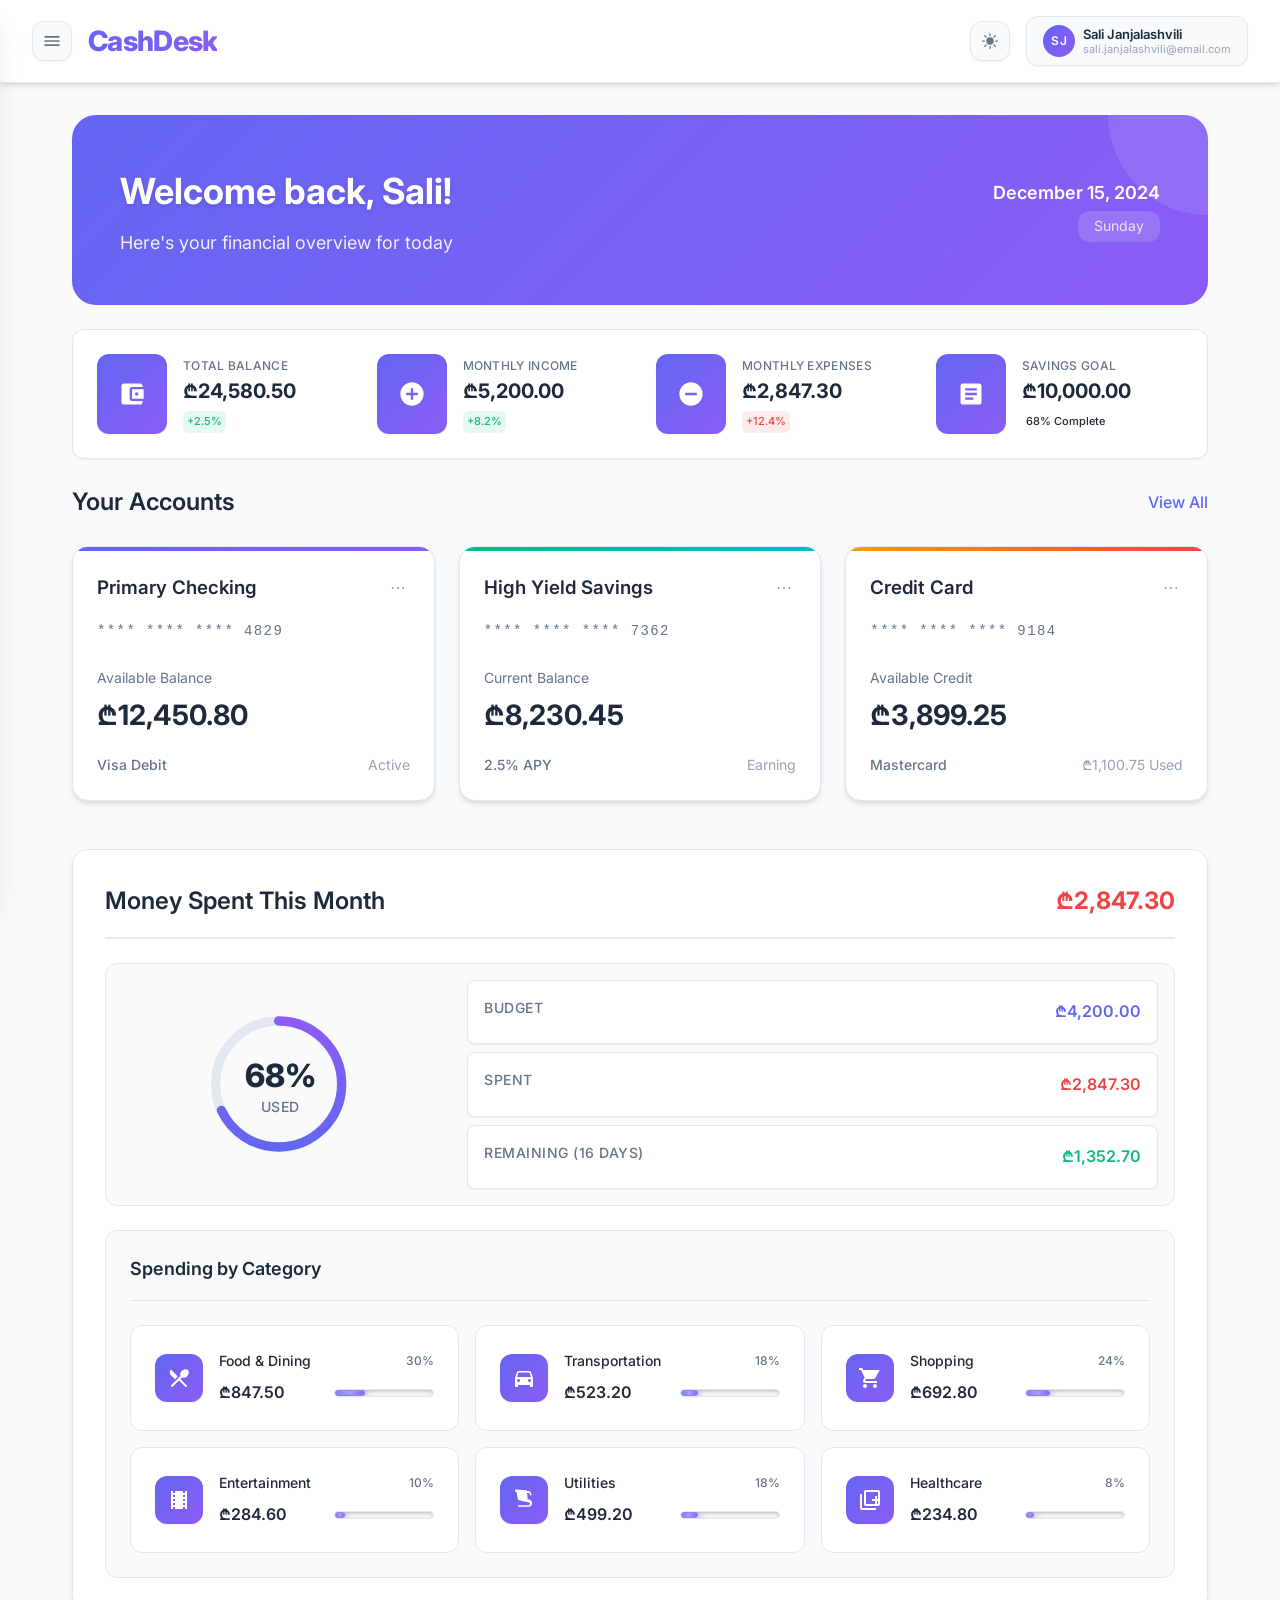
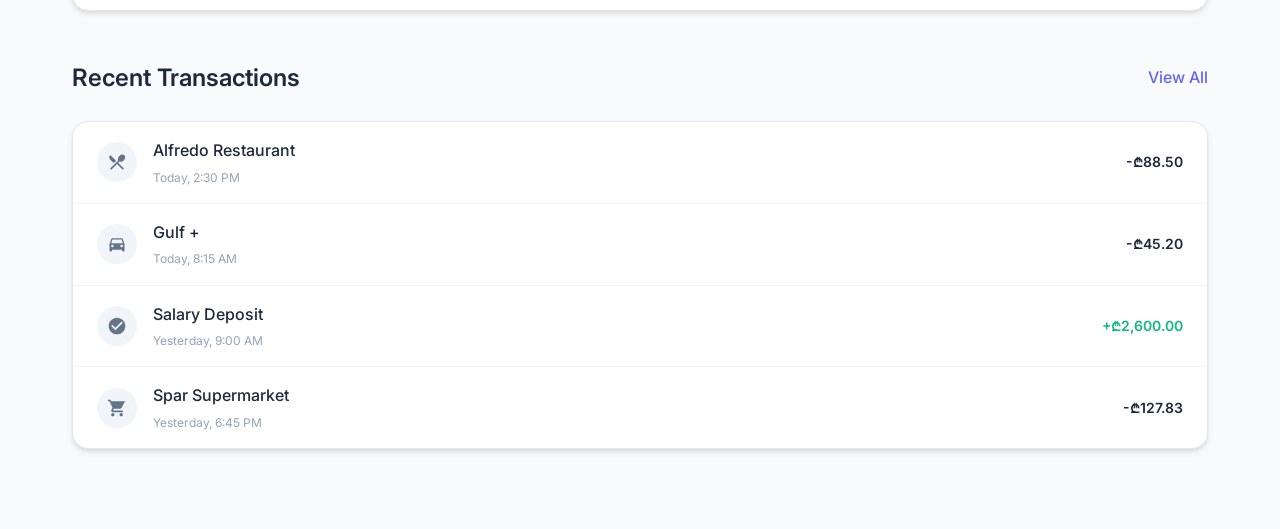
==== v2/index.html @ 36a7fb86 "rename bills" ====
<!DOCTYPE html>
<html lang="en">

<head>
  <meta charset="UTF-8">
  <meta name="viewport" content="width=device-width, initial-scale=1.0">
  <title>CashDesk - Dashboard</title>
  <link rel="stylesheet" href="styles.css">
  <link rel="preconnect" href="https://fonts.googleapis.com">
  <link rel="preconnect" href="https://fonts.gstatic.com" crossorigin>
  <link href="https://fonts.googleapis.com/css2?family=Inter:wght@300;400;500;600;700;800&display=swap"
    rel="stylesheet">
</head>

<body>
  <input type="checkbox" id="theme-toggle" class="theme-checkbox">
  <input type="checkbox" id="menu-toggle" class="menu-checkbox">

  <div class="container">
    <!-- Navigation -->
    <nav class="navbar">
      <div class="nav-brand">
        <label for="menu-toggle" class="menu-toggle-btn">
          <svg viewBox="0 0 24 24" fill="currentColor">
            <path d="M3 18h18v-2H3v2zm0-5h18v-2H3v2zm0-7v2h18V6H3z" />
          </svg>
        </label>
        <h1>CashDesk</h1>
      </div>

      <div class="nav-actions">
        <div class="theme-toggle">
          <label for="theme-toggle" class="theme-button">
            <svg class="theme-icon light-icon" viewBox="0 0 24 24" fill="currentColor">
              <path
                d="M12 2.25a.75.75 0 01.75.75v2.25a.75.75 0 01-1.5 0V3a.75.75 0 01.75-.75zM7.5 12a4.5 4.5 0 119 0 4.5 4.5 0 01-9 0zM18.894 6.166a.75.75 0 00-1.06-1.06l-1.591 1.59a.75.75 0 101.06 1.061l1.591-1.59zM21.75 12a.75.75 0 01-.75.75h-2.25a.75.75 0 010-1.5H21a.75.75 0 01.75.75zM17.834 18.894a.75.75 0 001.06-1.06l-1.59-1.591a.75.75 0 10-1.061 1.06l1.59 1.591zM12 18a.75.75 0 01.75.75V21a.75.75 0 01-1.5 0v-2.25A.75.75 0 0112 18zM7.758 17.303a.75.75 0 00-1.061-1.06l-1.591 1.59a.75.75 0 001.06 1.061l1.591-1.59zM6 12a.75.75 0 01-.75.75H3a.75.75 0 010-1.5h2.25A.75.75 0 016 12zM6.697 7.757a.75.75 0 001.06-1.06l-1.59-1.591a.75.75 0 00-1.061 1.06l1.59 1.591z" />
            </svg>
            <svg class="theme-icon dark-icon" viewBox="0 0 24 24" fill="currentColor">
              <path fill-rule="evenodd"
                d="M9.528 1.718a.75.75 0 01.162.819A8.97 8.97 0 009 6a9 9 0 009 9 8.97 8.97 0 003.463-.69.75.75 0 01.981.98 10.503 10.503 0 01-9.694 6.46c-5.799 0-10.5-4.701-10.5-10.5 0-4.368 2.667-8.112 6.46-9.694a.75.75 0 01.818.162z"
                clip-rule="evenodd" />
            </svg>
          </label>
        </div>

        <div class="user-profile">
          <div class="profile-avatar">
            <span class="profile-initials">SJ</span>
          </div>
          <div class="profile-info">
            <span class="profile-name">Sali Janjalashvili</span>
            <span class="profile-email">sali.janjalashvili@email.com</span>
          </div>
        </div>
      </div>
    </nav>

    <!-- Slide-out Menu -->
    <label for="menu-toggle" class="menu-overlay"></label>
    <div class="slide-menu">
      <div class="menu-header">
        <h2>Navigation</h2>
        <label for="menu-toggle" class="menu-close">
          <svg viewBox="0 0 24 24" fill="currentColor">
            <path
              d="M19 6.41L17.59 5 12 10.59 6.41 5 5 6.41 10.59 12 5 17.59 6.41 19 12 13.41 17.59 19 19 17.59 13.41 12z" />
          </svg>
        </label>
      </div>
      <div class="menu-content">
        <a href="index.html" class="menu-link active">
          <span class="menu-icon">
            <svg viewBox="0 0 24 24" fill="currentColor">
              <path d="M10 20v-6h4v6h5v-8h3L12 3 2 12h3v8z" />
            </svg>
          </span>
          Dashboard
        </a>
        <a href="transactions.html" class="menu-link">
          <span class="menu-icon">
            <svg viewBox="0 0 24 24" fill="currentColor">
              <path d="M3 13h8V3H3v10zm0 8h8v-6H3v6zm10 0h8V11h-8v10zm0-18v6h8V3h-8z" />
            </svg>
          </span>
          Transactions
        </a>
        <a href="#" class="menu-link">
          <span class="menu-icon">
            <svg viewBox="0 0 24 24" fill="currentColor">
              <path
                d="M20 4H4c-1.11 0-1.99.89-1.99 2L2 18c0 1.11.89 2 2 2h16c1.11 0 2-.89 2-2V6c0-1.11-.89-2-2-2zm0 14H4v-6h16v6zm0-10H4V6h16v2z" />
            </svg>
          </span>
          Cards
        </a>
        <a href="#" class="menu-link">
          <span class="menu-icon">
            <svg viewBox="0 0 24 24" fill="currentColor">
              <path
                d="M19.14,12.94c0.04-0.3,0.06-0.61,0.06-0.94c0-0.32-0.02-0.64-0.07-0.94l2.03-1.58c0.18-0.14,0.23-0.41,0.12-0.61 l-1.92-3.32c-0.12-0.22-0.37-0.29-0.59-0.22l-2.39,0.96c-0.5-0.38-1.03-0.7-1.62-0.94L14.4,2.81c-0.04-0.24-0.24-0.41-0.48-0.41 h-3.84c-0.24,0-0.43,0.17-0.47,0.41L9.25,5.35C8.66,5.59,8.12,5.92,7.63,6.29L5.24,5.33c-0.22-0.08-0.47,0-0.59,0.22L2.74,8.87 C2.62,9.08,2.66,9.34,2.86,9.48l2.03,1.58C4.84,11.36,4.82,11.69,4.82,12s0.02,0.64,0.07,0.94l-2.03,1.58 c-0.18,0.14-0.23,0.41-0.12,0.61l1.92,3.32c0.12,0.22,0.37,0.29,0.59,0.22l2.39-0.96c0.5,0.38,1.03,0.7,1.62,0.94l0.36,2.54 c0.05,0.24,0.24,0.41,0.48,0.41h3.84c0.24,0,0.44-0.17,0.47-0.41l0.36-2.54c0.59-0.24,1.13-0.56,1.62-0.94l2.39,0.96 c0.22,0.08,0.47,0,0.59-0.22l1.92-3.32c0.12-0.22,0.07-0.47-0.12-0.61L19.14,12.94z M12,15.6c-1.98,0-3.6-1.62-3.6-3.6 s1.62-3.6,3.6-3.6s3.6,1.62,3.6,3.6S13.98,15.6,12,15.6z" />
            </svg>
          </span>
          Settings
        </a>
      </div>
    </div>

    <!-- Main Content -->
    <main class="main-content">
      <!-- Welcome Section -->
      <section class="welcome-section">
        <div class="welcome-content">
          <div class="welcome-text">
            <h2>Welcome back, Sali!</h2>
            <p>Here's your financial overview for today</p>
          </div>
          <div class="welcome-date">
            <span class="current-date">December 15, 2024</span>
            <span class="day-status">Sunday</span>
          </div>
        </div>
      </section>

      <!-- Quick Stats -->
      <section class="quick-stats">
        <div class="stats-grid">
          <div class="stat-item">
            <div class="stat-icon">
              <svg viewBox="0 0 24 24" fill="currentColor">
                <path
                  d="M21 18v1c0 1.1-.9 2-2 2H5c-1.11 0-2-.9-2-2V5c0-1.1.89-2 2-2h14c1.1 0 2 .9 2 2v1h-9c-1.11 0-2 .9-2 2v8c0 1.1.89 2 2 2h9zm-9-2h10V8H12v8zm4-2.5c-.83 0-1.5-.67-1.5-1.5s.67-1.5 1.5-1.5 1.5.67 1.5 1.5-.67 1.5-1.5 1.5z" />
              </svg>
            </div>
            <div class="stat-info">
              <h3>Total Balance</h3>
              <p class="stat-value">₾24,580.50</p>
              <span class="stat-change positive">+2.5%</span>
            </div>
          </div>

          <div class="stat-item">
            <div class="stat-icon">
              <svg viewBox="0 0 24 24" fill="currentColor">
                <path
                  d="M12 2C6.48 2 2 6.48 2 12s4.48 10 10 10 10-4.48 10-10S17.52 2 12 2zm5 11h-4v4h-2v-4H7v-2h4V7h2v4h4v2z" />
              </svg>
            </div>
            <div class="stat-info">
              <h3>Monthly Income</h3>
              <p class="stat-value">₾5,200.00</p>
              <span class="stat-change positive">+8.2%</span>
            </div>
          </div>

          <div class="stat-item">
            <div class="stat-icon">
              <svg viewBox="0 0 24 24" fill="currentColor">
                <path d="M12 2C6.48 2 2 6.48 2 12s4.48 10 10 10 10-4.48 10-10S17.52 2 12 2zm5 11H7v-2h10v2z" />
              </svg>
            </div>
            <div class="stat-info">
              <h3>Monthly Expenses</h3>
              <p class="stat-value">₾2,847.30</p>
              <span class="stat-change negative">+12.4%</span>
            </div>
          </div>

          <div class="stat-item">
            <div class="stat-icon">
              <svg viewBox="0 0 24 24" fill="currentColor">
                <path
                  d="M19 3H5c-1.1 0-2 .9-2 2v14c0 1.1.9 2 2 2h14c1.1 0 2-.9 2-2V5c0-1.1-.9-2-2-2zm-5 14H7v-2h7v2zm3-4H7v-2h10v2zm0-4H7V7h10v2z" />
              </svg>
            </div>
            <div class="stat-info">
              <h3>Savings Goal</h3>
              <p class="stat-value">₾10,000.00</p>
              <span class="stat-change">68% Complete</span>
            </div>
          </div>
        </div>
      </section>

      <!-- Accounts Section -->
      <section class="accounts-section">
        <div class="section-header">
          <h2>Your Accounts</h2>
          <a href="#" class="view-all">View All</a>
        </div>

        <div class="accounts-grid">
          <div class="account-card primary">
            <div class="card-header">
              <h3>Primary Checking</h3>
              <div class="card-menu">⋯</div>
            </div>
            <div class="card-number">**** **** **** 4829</div>
            <div class="card-balance">
              <span class="balance-label">Available Balance</span>
              <span class="balance-amount">₾12,450.80</span>
            </div>
            <div class="card-footer">
              <span class="card-type">Visa Debit</span>
              <span class="card-status">Active</span>
            </div>
          </div>

          <div class="account-card savings">
            <div class="card-header">
              <h3>High Yield Savings</h3>
              <div class="card-menu">⋯</div>
            </div>
            <div class="card-number">**** **** **** 7362</div>
            <div class="card-balance">
              <span class="balance-label">Current Balance</span>
              <span class="balance-amount">₾8,230.45</span>
            </div>
            <div class="card-footer">
              <span class="card-type">2.5% APY</span>
              <span class="card-status">Earning</span>
            </div>
          </div>

          <div class="account-card credit">
            <div class="card-header">
              <h3>Credit Card</h3>
              <div class="card-menu">⋯</div>
            </div>
            <div class="card-number">**** **** **** 9184</div>
            <div class="card-balance">
              <span class="balance-label">Available Credit</span>
              <span class="balance-amount">₾3,899.25</span>
            </div>
            <div class="card-footer">
              <span class="card-type">Mastercard</span>
              <span class="card-status">₾1,100.75 Used</span>
            </div>
          </div>
        </div>
      </section>

      <!-- Money Spent Section -->
      <section class="spending-section">
        <div class="section-header">
          <h2>Money Spent This Month</h2>
          <span class="spending-total">₾2,847.30</span>
        </div>

        <!-- Budget Overview Card -->
        <div class="budget-overview">
          <div class="budget-circle-container">
            <div class="budget-circle">
              <svg class="circle-progress" viewBox="0 0 120 120">
                <circle cx="60" cy="60" r="54" fill="none" stroke="var(--border-color)" stroke-width="8" />
                <circle cx="60" cy="60" r="54" fill="none" stroke="url(#budgetGradient)" stroke-width="8"
                  stroke-linecap="round" stroke-dasharray="339.29" stroke-dashoffset="108.57" />
                <defs>
                  <linearGradient id="budgetGradient" x1="0%" y1="0%" x2="100%" y2="0%">
                    <stop offset="0%" style="stop-color:var(--primary-color);stop-opacity:1" />
                    <stop offset="100%" style="stop-color:var(--secondary-color);stop-opacity:1" />
                  </linearGradient>
                </defs>
              </svg>
              <div class="circle-content">
                <div class="circle-percentage">68%</div>
                <div class="circle-label">Used</div>
              </div>
            </div>
            <div class="budget-stats">
              <div class="budget-stat">
                <span class="stat-label">Budget</span>
                <span class="stat-amount budget-total">₾4,200.00</span>
              </div>
              <div class="budget-stat">
                <span class="stat-label">Spent</span>
                <span class="stat-amount budget-spent">₾2,847.30</span>
              </div>
              <div class="budget-stat">
                <span class="stat-label">Remaining (16 days)</span>
                <span class="stat-amount budget-remaining">₾1,352.70</span>
              </div>
            </div>
          </div>
        </div>

        <!-- Spending Categories -->
        <div class="spending-categories">
          <div class="categories-header">
            <h3>Spending by Category</h3>
          </div>

          <div class="categories-grid">
            <div class="category-item">
              <div class="category-icon food">
                <svg viewBox="0 0 24 24" fill="currentColor">
                  <path
                    d="M8.1 13.34l2.83-2.83L3.91 3.5c-1.56 1.56-1.56 4.09 0 5.66l4.19 4.18zm6.78-1.81c1.53.71 3.68.21 5.27-1.38 1.91-1.91 2.28-4.65.81-6.12-1.46-1.46-4.20-1.10-6.12.81-1.59 1.59-2.09 3.74-1.38 5.27L3.7 19.87l1.41 1.41L12 14.41l6.88 6.88 1.41-1.41L13.41 13l1.47-1.47z" />
                </svg>
              </div>
              <div class="category-info">
                <div class="category-header">
                  <span class="category-name">Food & Dining</span>
                  <span class="category-percentage">30%</span>
                </div>
                <div class="category-footer">
                  <span class="category-amount">₾847.50</span>
                  <div class="category-bar">
                    <div class="category-progress" style="width: 30%"></div>
                  </div>
                </div>
              </div>
            </div>

            <div class="category-item">
              <div class="category-icon transport">
                <svg viewBox="0 0 24 24" fill="currentColor">
                  <path
                    d="M18.92 6.01C18.72 5.42 18.16 5 17.5 5h-11c-.66 0-1.22.42-1.42 1.01L3 12v8c0 .55.45 1 1 1h1c.55 0 1-.45 1-1v-1h12v1c0 .55.45 1 1 1h1c.55 0 1-.45 1-1v-8l-2.08-5.99zM6.5 16c-.83 0-1.5-.67-1.5-1.5S5.67 13 6.5 13s1.5.67 1.5 1.5S7.33 16 6.5 16zm11 0c-.83 0-1.5-.67-1.5-1.5s.67-1.5 1.5-1.5 1.5.67 1.5 1.5-.67 1.5-1.5 1.5zM5 11l1.5-4.5h11L19 11H5z" />
                </svg>
              </div>
              <div class="category-info">
                <div class="category-header">
                  <span class="category-name">Transportation</span>
                  <span class="category-percentage">18%</span>
                </div>
                <div class="category-footer">
                  <span class="category-amount">₾523.20</span>
                  <div class="category-bar">
                    <div class="category-progress" style="width: 18%"></div>
                  </div>
                </div>
              </div>
            </div>

            <div class="category-item">
              <div class="category-icon shopping">
                <svg viewBox="0 0 24 24" fill="currentColor">
                  <path
                    d="M7 18c-1.1 0-2 .9-2 2s.9 2 2 2 2-.9 2-2-.9-2-2-2zM1 2v2h2l3.6 7.59-1.35 2.45c-.16.28-.25.61-.25.96 0 1.1.9 2 2 2h12v-2H7.42c-.14 0-.25-.11-.25-.25l.03-.12L8.1 13h7.45c.75 0 1.41-.41 1.75-1.03L21.7 4H5.21l-.94-2H1zm16 16c-1.1 0-2 .9-2 2s.9 2 2 2 2-.9 2-2-.9-2-2-2z" />
                </svg>
              </div>
              <div class="category-info">
                <div class="category-header">
                  <span class="category-name">Shopping</span>
                  <span class="category-percentage">24%</span>
                </div>
                <div class="category-footer">
                  <span class="category-amount">₾692.80</span>
                  <div class="category-bar">
                    <div class="category-progress" style="width: 24%"></div>
                  </div>
                </div>
              </div>
            </div>

            <div class="category-item">
              <div class="category-icon entertainment">
                <svg viewBox="0 0 24 24" fill="currentColor">
                  <path
                    d="M18 3v2h-2V3H8v2H6V3H4v18h2v-2h2v2h8v-2h2v2h2V3h-2zM8 17H6v-2h2v2zm0-4H6v-2h2v2zm0-4H6V7h2v2zm10 8h-2v-2h2v2zm0-4h-2v-2h2v2zm0-4h-2V7h2v2z" />
                </svg>
              </div>
              <div class="category-info">
                <div class="category-header">
                  <span class="category-name">Entertainment</span>
                  <span class="category-percentage">10%</span>
                </div>
                <div class="category-footer">
                  <span class="category-amount">₾284.60</span>
                  <div class="category-bar">
                    <div class="category-progress" style="width: 10%"></div>
                  </div>
                </div>
              </div>
            </div>

            <div class="category-item">
              <div class="category-icon utilities">
                <svg viewBox="0 0 24 24" fill="currentColor">
                  <path
                    d="M14.69 2.21L4.33 1.46c-.66-.05-1.26.42-1.26 1.09v.72c0 .28.22.5.5.5h.18c.49 0 .9.36.98.85l1.07 6.41c.11.64.59 1.15 1.21 1.29l9.94 2.06c.78.16 1.28.88 1.12 1.66-.14.69-.75 1.18-1.44 1.18H6.5c-.28 0-.5.22-.5.5v.5c0 .28.22.5.5.5h10.12c1.76 0 3.22-1.3 3.46-3.03.28-2.01-1.18-3.84-3.15-4.22L7.4 7.86c-.51-.11-.88-.55-.88-1.07V6.5c0-.83.67-1.5 1.5-1.5h8.48c.83 0 1.5.67 1.5 1.5v.29c0 .39.31.71.71.71.39 0 .71-.32.71-.71V6.5c0-1.93-1.57-3.5-3.5-3.5H8.5c-1.93 0-3.5 1.57-3.5 3.5v.29c0 1.06.75 1.97 1.79 2.18l8.9 1.85z" />
                </svg>
              </div>
              <div class="category-info">
                <div class="category-header">
                  <span class="category-name">Utilities</span>
                  <span class="category-percentage">18%</span>
                </div>
                <div class="category-footer">
                  <span class="category-amount">₾499.20</span>
                  <div class="category-bar">
                    <div class="category-progress" style="width: 18%"></div>
                  </div>
                </div>
              </div>
            </div>

            <div class="category-item">
              <div class="category-icon health">
                <svg viewBox="0 0 24 24" fill="currentColor">
                  <path
                    d="M19 8h-2v3h-3v2h3v3h2v-3h3v-2h-3V8zM4 6H2v14c0 1.1.9 2 2 2h14v-2H4V6zm16-4H8c-1.1 0-2 .9-2 2v12c0 1.1.9 2 2 2h12c1.1 0 2-.9 2-2V4c0-1.1-.9-2-2-2zm0 14H8V4h12v12z" />
                </svg>
              </div>
              <div class="category-info">
                <div class="category-header">
                  <span class="category-name">Healthcare</span>
                  <span class="category-percentage">8%</span>
                </div>
                <div class="category-footer">
                  <span class="category-amount">₾234.80</span>
                  <div class="category-bar">
                    <div class="category-progress" style="width: 8%"></div>
                  </div>
                </div>
              </div>
            </div>
          </div>
        </div>
      </section>

      <!-- Recent Transactions -->
      <section class="recent-transactions">
        <div class="section-header">
          <h2>Recent Transactions</h2>
          <a href="transactions.html" class="view-all">View All</a>
        </div>

        <div class="transactions-list">
          <div class="transaction-item">
            <div class="transaction-icon">
              <svg viewBox="0 0 24 24" fill="currentColor">
                <path
                  d="M8.1 13.34l2.83-2.83L3.91 3.5c-1.56 1.56-1.56 4.09 0 5.66l4.19 4.18zm6.78-1.81c1.53.71 3.68.21 5.27-1.38 1.91-1.91 2.28-4.65.81-6.12-1.46-1.46-4.20-1.10-6.12.81-1.59 1.59-2.09 3.74-1.38 5.27L3.7 19.87l1.41 1.41L12 14.41l6.88 6.88 1.41-1.41L13.41 13l1.47-1.47z" />
              </svg>
            </div>
            <div class="transaction-details">
              <span class="transaction-name">Alfredo Restaurant</span>
              <span class="transaction-date">Today, 2:30 PM</span>
            </div>
            <span class="transaction-amount negative">-₾88.50</span>
          </div>

          <div class="transaction-item">
            <div class="transaction-icon">
              <svg viewBox="0 0 24 24" fill="currentColor">
                <path
                  d="M18.92 6.01C18.72 5.42 18.16 5 17.5 5h-11c-.66 0-1.22.42-1.42 1.01L3 12v8c0 .55.45 1 1 1h1c.55 0 1-.45 1-1v-1h12v1c0 .55.45 1 1 1h1c.55 0 1-.45 1-1v-8l-2.08-5.99zM6.5 16c-.83 0-1.5-.67-1.5-1.5S5.67 13 6.5 13s1.5.67 1.5 1.5S7.33 16 6.5 16zm11 0c-.83 0-1.5-.67-1.5-1.5s.67-1.5 1.5-1.5 1.5.67 1.5 1.5-.67 1.5-1.5 1.5zM5 11l1.5-4.5h11L19 11H5z" />
              </svg>
            </div>
            <div class="transaction-details">
              <span class="transaction-name">Gulf +</span>
              <span class="transaction-date">Today, 8:15 AM</span>
            </div>
            <span class="transaction-amount negative">-₾45.20</span>
          </div>

          <div class="transaction-item">
            <div class="transaction-icon">
              <svg viewBox="0 0 24 24" fill="currentColor">
                <path
                  d="M12 2C6.48 2 2 6.48 2 12s4.48 10 10 10 10-4.48 10-10S17.52 2 12 2zm-2 15l-5-5 1.41-1.41L10 14.17l7.59-7.59L19 8l-9 9z" />
              </svg>
            </div>
            <div class="transaction-details">
              <span class="transaction-name">Salary Deposit</span>
              <span class="transaction-date">Yesterday, 9:00 AM</span>
            </div>
            <span class="transaction-amount positive">+₾2,600.00</span>
          </div>

          <div class="transaction-item">
            <div class="transaction-icon">
              <svg viewBox="0 0 24 24" fill="currentColor">
                <path
                  d="M7 18c-1.1 0-2 .9-2 2s.9 2 2 2 2-.9 2-2-.9-2-2-2zM1 2v2h2l3.6 7.59-1.35 2.45c-.16.28-.25.61-.25.96 0 1.1.9 2 2 2h12v-2H7.42c-.14 0-.25-.11-.25-.25l.03-.12L8.1 13h7.45c.75 0 1.41-.41 1.75-1.03L21.7 4H5.21l-.94-2H1zm16 16c-1.1 0-2 .9-2 2s.9 2 2 2 2-.9 2-2-.9-2-2-2z" />
              </svg>
            </div>
            <div class="transaction-details">
              <span class="transaction-name">Spar Supermarket</span>
              <span class="transaction-date">Yesterday, 6:45 PM</span>
            </div>
            <span class="transaction-amount negative">-₾127.83</span>
          </div>
        </div>
      </section>
    </main>
  </div>
</body>

</html>
---- v2/styles.css ----
/* CSS Variables */
:root {
  /* Light Theme Colors */
  --primary-color: #6366f1;
  --secondary-color: #8b5cf6;
  --accent-color: #06b6d4;
  --success-color: #10b981;
  --warning-color: #f59e0b;
  --error-color: #ef4444;

  /* Background Colors */
  --bg-secondary: #f8fafc;
  --bg-tertiary: #f1f5f9;
  --bg-card: #ffffff;

  /* Text Colors */
  --text-primary: #1e293b;
  --text-secondary: #64748b;
  --text-muted: #94a3b8;
  --text-inverse: #ffffff;

  /* Border Colors */
  --border-color: #e2e8f0;
  --border-light: #f1f5f9;
  --border-dark: #cbd5e1;

  /* Shadow System */
  --shadow-sm: 0 1px 2px 0 rgba(0, 0, 0, 0.05);
  --shadow-md: 0 4px 6px -1px rgba(0, 0, 0, 0.1), 0 2px 4px -1px rgba(0, 0, 0, 0.06);
  --shadow-lg: 0 10px 15px -3px rgba(0, 0, 0, 0.1), 0 4px 6px -2px rgba(0, 0, 0, 0.05);
  --shadow-xl: 0 20px 25px -5px rgba(0, 0, 0, 0.1), 0 10px 10px -5px rgba(0, 0, 0, 0.04);

  /* Spacing */
  --spacing-xs: 0.25rem;
  --spacing-sm: 0.5rem;
  --spacing-md: 1rem;
  --spacing-lg: 1.5rem;
  --spacing-xl: 2rem;
  --spacing-2xl: 3rem;

  /* Border Radius */
  --radius-sm: 0.375rem;
  --radius-md: 0.5rem;
  --radius-lg: 0.75rem;
  --radius-xl: 1rem;
  --radius-2xl: 1.5rem;

  /* Transitions */
  --transition-fast: 0.15s ease;
  --transition-normal: 0.3s ease;
  --transition-slow: 0.5s ease;
}

/* Reset and Base Styles */
* {
  margin: 0;
  padding: 0;
  box-sizing: border-box;
}

body {
  font-family: "Inter", -apple-system, BlinkMacSystemFont, "Segoe UI", Roboto, sans-serif;
  background-color: var(--bg-secondary);
  color: var(--text-primary);
  line-height: 1.6;
  transition: background-color var(--transition-normal), color var(--transition-normal);
}

.container {
  min-height: 100vh;
  display: flex;
  flex-direction: column;
}

/* Navigation Styles */
.navbar {
  background-color: var(--bg-card);
  padding: var(--spacing-md) var(--spacing-xl);
  box-shadow: var(--shadow-md);
  display: flex;
  justify-content: space-between;
  align-items: center;
  position: sticky;
  top: 0;
  z-index: 1000;
  border-bottom: 1px solid var(--border-color);
  gap: var(--spacing-lg);
}

.nav-brand {
  display: flex;
  align-items: center;
  gap: var(--spacing-md);
}

.menu-toggle-btn {
  width: 40px;
  height: 40px;
  display: flex;
  align-items: center;
  justify-content: center;
  background-color: var(--bg-secondary);
  border: 1px solid var(--border-color);
  border-radius: var(--radius-lg);
  cursor: pointer;
  transition: all var(--transition-fast);
  color: var(--text-secondary);
  box-shadow: var(--shadow-sm);
}

.menu-toggle-btn:hover {
  background-color: var(--bg-card);
  transform: translateY(-1px);
  box-shadow: var(--shadow-sm);
  border-color: var(--border-dark);
  color: var(--primary-color);
}

.menu-toggle-btn svg {
  width: 20px;
  height: 20px;
  transition: all var(--transition-fast);
}

.nav-brand h1 {
  color: var(--primary-color);
  font-size: 1.75rem;
  font-weight: 800;
  letter-spacing: -0.025em;
  background: linear-gradient(135deg, var(--primary-color), var(--secondary-color));
  -webkit-background-clip: text;
  -webkit-text-fill-color: transparent;
  background-clip: text;
  margin: 0;
  transition: transform var(--transition-fast);
  cursor: pointer;
}

.nav-brand h1:hover {
  transform: scale(1.05);
}

/* Menu Toggle */
.menu-checkbox {
  display: none;
}

/* Slide-out Menu */
.menu-overlay {
  position: fixed;
  top: 0;
  left: 0;
  width: 100%;
  height: 100%;
  background-color: rgba(0, 0, 0, 0.5);
  z-index: 1998;
  opacity: 0;
  visibility: hidden;
  transition: all var(--transition-normal);
  cursor: pointer;
}

.slide-menu {
  position: fixed;
  top: 0;
  left: -300px;
  width: 300px;
  height: 100%;
  background-color: var(--bg-card);
  z-index: 1999;
  transition: left var(--transition-normal);
  box-shadow: var(--shadow-xl);
  border-right: 1px solid var(--border-color);
}

.menu-header {
  display: flex;
  justify-content: space-between;
  align-items: center;
  padding: var(--spacing-lg) var(--spacing-xl);
  border-bottom: 1px solid var(--border-color);
  background-color: var(--bg-secondary);
}

.menu-header h2 {
  font-size: 1.25rem;
  font-weight: 600;
  color: var(--text-primary);
  margin: 0;
}

.menu-close {
  width: 32px;
  height: 32px;
  display: flex;
  align-items: center;
  justify-content: center;
  cursor: pointer;
  border-radius: var(--radius-md);
  transition: all var(--transition-fast);
  color: var(--text-secondary);
}

.menu-close:hover {
  background-color: var(--bg-tertiary);
  color: var(--text-primary);
}

.menu-close svg {
  width: 20px;
  height: 20px;
}

.menu-content {
  padding: var(--spacing-lg) 0;
}

.menu-link {
  display: flex;
  align-items: center;
  gap: var(--spacing-md);
  text-decoration: none;
  color: var(--text-secondary);
  font-weight: 500;
  padding: var(--spacing-md) var(--spacing-xl);
  transition: all var(--transition-normal);
  position: relative;
  font-size: 0.875rem;
}

.menu-link:hover,
.menu-link.active {
  color: var(--primary-color);
  background-color: var(--bg-secondary);
}

.menu-link:active {
  transform: none;
  transition: none;
}

.menu-icon {
  font-size: 1.1rem;
  display: flex;
  align-items: center;
  justify-content: center;
  transition: all var(--transition-normal);
}

.menu-icon svg {
  width: 1.1rem;
  height: 1.1rem;
  transition: all var(--transition-normal);
}

/* Show menu when checkbox is checked */
.menu-checkbox:checked ~ .container .menu-overlay {
  opacity: 1;
  visibility: visible;
}

.menu-checkbox:checked ~ .container .slide-menu {
  left: 0;
}

.nav-actions {
  display: flex;
  align-items: center;
  gap: var(--spacing-md);
}

/* Theme Toggle */
.theme-toggle {
  margin-left: 0;
}

.theme-checkbox {
  display: none;
}

.theme-button {
  display: flex;
  align-items: center;
  justify-content: center;
  background-color: var(--bg-secondary);
  border: 1px solid var(--border-color);
  border-radius: var(--radius-lg);
  padding: var(--spacing-sm);
  cursor: pointer;
  transition: all var(--transition-fast);
  width: 40px;
  height: 40px;
  position: relative;
  user-select: none;
  -webkit-user-select: none;
  -moz-user-select: none;
  -ms-user-select: none;
  box-shadow: var(--shadow-sm);
}

.theme-button:hover {
  background-color: var(--bg-card);
  transform: translateY(-1px);
  box-shadow: var(--shadow-sm);
  border-color: var(--border-dark);
}

.theme-button:active {
  transform: translateY(0);
  box-shadow: var(--shadow-sm);
}

.theme-icon {
  width: 20px;
  height: 20px;
  color: var(--text-secondary);
  transition: all var(--transition-fast);
}

.theme-button:hover .theme-icon {
  color: var(--primary-color);
  transform: scale(1.1);
  transform-origin: center;
}

/* Light theme icon (sun) */
.light-icon {
  display: block;
}

.dark-icon {
  display: none;
}

/* Dark theme icon (moon) */
.theme-checkbox:checked ~ .container .light-icon {
  display: none;
}

.theme-checkbox:checked ~ .container .dark-icon {
  display: block;
}

/* User Profile */
.user-profile {
  display: flex;
  align-items: center;
  gap: var(--spacing-sm);
  padding: var(--spacing-sm) var(--spacing-md);
  border-radius: var(--radius-lg);
  background: var(--bg-secondary);
  border: 1px solid var(--border-color);
  transition: all var(--transition-fast);
  cursor: pointer;
  position: relative;
  overflow: hidden;
  box-shadow: var(--shadow-sm);
}

.user-profile::before {
  content: "";
  position: absolute;
  top: 0;
  left: -100%;
  width: 100%;
  height: 100%;
  background: linear-gradient(90deg, transparent, rgba(255, 255, 255, 0.1), transparent);
  transition: left var(--transition-fast);
}

.user-profile:hover::before {
  left: 100%;
}

.user-profile:hover {
  background: var(--bg-card);
  transform: translateY(-0.5px);
  box-shadow: var(--shadow-sm);
  border-color: var(--border-dark);
}

.profile-avatar {
  width: 32px;
  height: 32px;
  border-radius: 50%;
  background: linear-gradient(135deg, var(--primary-color), var(--secondary-color));
  display: flex;
  align-items: center;
  justify-content: center;
  transition: all var(--transition-fast);
  position: relative;
  flex-shrink: 0;
}

.profile-initials {
  color: white;
  font-size: 0.75rem;
  font-weight: 600;
  letter-spacing: 0.5px;
}

.user-profile:hover .profile-avatar {
  transform: scale(1.02);
  box-shadow: 0 2px 6px rgba(99, 102, 241, 0.15);
}

.profile-info {
  display: flex;
  flex-direction: column;
  gap: 1px;
  min-width: 0;
  flex: 1;
}

.profile-name {
  font-weight: 600;
  color: var(--text-primary);
  font-size: 0.8125rem;
  line-height: 1.1;
  white-space: nowrap;
  overflow: hidden;
  text-overflow: ellipsis;
}

.profile-email {
  color: var(--text-muted);
  font-size: 0.6875rem;
  line-height: 1.1;
  white-space: nowrap;
  overflow: hidden;
  text-overflow: ellipsis;
  transition: color var(--transition-fast);
}

.user-profile:hover .profile-email {
  color: var(--text-secondary);
}

/* Main Content */
.main-content {
  flex: 1;
  padding: var(--spacing-xl);
  max-width: 1200px;
  margin: 0 auto;
  width: 100%;
}

/* Welcome Section */
.welcome-section {
  margin-bottom: var(--spacing-lg);
  background: linear-gradient(135deg, var(--primary-color), var(--secondary-color));
  border-radius: var(--radius-2xl);
  padding: var(--spacing-2xl);
  color: white;
  position: relative;
  overflow: hidden;
}

.welcome-section::before {
  content: "";
  position: absolute;
  top: 0;
  right: 0;
  width: 200px;
  height: 200px;
  background: rgba(255, 255, 255, 0.1);
  border-radius: 50%;
  transform: translate(50%, -50%);
}

.welcome-content {
  display: flex;
  justify-content: space-between;
  align-items: center;
  position: relative;
  z-index: 1;
}

.welcome-text h2 {
  font-size: 2.25rem;
  font-weight: 700;
  color: white;
  margin-bottom: var(--spacing-sm);
  text-shadow: 0 2px 4px rgba(0, 0, 0, 0.1);
}

.welcome-text p {
  color: rgba(255, 255, 255, 0.9);
  font-size: 1.125rem;
  font-weight: 400;
}

.welcome-date {
  display: flex;
  flex-direction: column;
  align-items: flex-end;
  text-align: right;
}

.current-date {
  font-size: 1.125rem;
  font-weight: 600;
  color: white;
  margin-bottom: var(--spacing-xs);
}

.day-status {
  font-size: 0.875rem;
  color: rgba(255, 255, 255, 0.8);
  background: rgba(255, 255, 255, 0.15);
  padding: var(--spacing-xs) var(--spacing-md);
  border-radius: var(--radius-lg);
  backdrop-filter: blur(10px);
}

/* Back Button */
.back-button-container {
  margin-bottom: var(--spacing-lg);
}

.back-button {
  display: inline-flex;
  align-items: center;
  justify-content: center;
  width: 40px;
  height: 40px;
  background-color: var(--bg-card);
  border: 1px solid var(--border-color);
  border-radius: var(--radius-md);
  color: var(--text-secondary);
  text-decoration: none;
  transition: all var(--transition-fast);
  box-shadow: var(--shadow-sm);
  transform-origin: center;
}

.back-button:hover {
  background-color: var(--bg-secondary);
  color: var(--primary-color);
  transform: translateY(-1px);
  box-shadow: var(--shadow-md);
  border-color: var(--border-dark);
}

.back-button svg {
  width: 20px;
  height: 20px;
  transition: all var(--transition-fast);
}

.back-button:hover svg {
  transform: translateX(-1px);
}

/* Page Header */
.page-header {
  margin-bottom: var(--spacing-2xl);
}

.page-header h1 {
  font-size: 2.5rem;
  font-weight: 800;
  color: var(--text-primary);
  margin-bottom: var(--spacing-sm);
}

.page-header p {
  color: var(--text-secondary);
  font-size: 1.1rem;
}

/* Section Headers */
.section-header {
  display: flex;
  justify-content: space-between;
  align-items: center;
  margin-bottom: var(--spacing-lg);
}

.section-header h2 {
  font-size: 1.5rem;
  font-weight: 600;
  color: var(--text-primary);
}

.view-all {
  color: var(--primary-color);
  text-decoration: none;
  font-weight: 500;
  transition: color var(--transition-fast);
}

.view-all:hover {
  color: var(--secondary-color);
}

/* Quick Stats */
.quick-stats {
  margin-bottom: var(--spacing-lg);
}

.stats-grid {
  display: grid;
  grid-template-columns: repeat(4, 1fr);
  gap: var(--spacing-md);
  padding: var(--spacing-md);
  background-color: var(--bg-card);
  border-radius: var(--radius-lg);
  box-shadow: var(--shadow-sm);
  border: 1px solid var(--border-color);
}

.stat-item {
  display: flex;
  align-items: center;
  gap: var(--spacing-md);
  padding: var(--spacing-sm);
  border-radius: var(--radius-sm);
  transition: all var(--transition-fast);
  min-width: 0;
}

.stat-item:hover {
  background-color: var(--bg-tertiary);
  transform: translateY(-1px);
}

.stat-icon {
  width: 70px;
  height: 80px;
  display: flex;
  align-items: center;
  justify-content: center;
  background: linear-gradient(135deg, var(--primary-color), var(--secondary-color));
  border-radius: var(--radius-lg);
  color: var(--text-inverse);
  flex-shrink: 0;
  box-shadow: var(--shadow-sm);
}

.stat-icon svg {
  width: 28px;
  height: 28px;
}

.stat-info {
  flex: 1;
  min-width: 0;
  overflow: hidden;
}

.stat-info h3 {
  font-size: 0.75rem;
  font-weight: 500;
  color: var(--text-secondary);
  margin-bottom: var(--spacing-xs);
  text-transform: uppercase;
  letter-spacing: 0.3px;
  white-space: nowrap;
  overflow: hidden;
  text-overflow: ellipsis;
}

.stat-value {
  font-size: 1.25rem;
  font-weight: 700;
  color: var(--text-primary);
  margin-bottom: var(--spacing-xs);
  line-height: 1.2;
  white-space: nowrap;
  overflow: hidden;
  text-overflow: ellipsis;
}

.stat-change {
  font-size: 0.6875rem;
  font-weight: 500;
  padding: 2px var(--spacing-xs);
  border-radius: var(--radius-sm);
  display: inline-block;
  white-space: nowrap;
}

.stat-change.positive {
  color: var(--success-color);
  background-color: rgba(16, 185, 129, 0.1);
}

.stat-change.negative {
  color: var(--error-color);
  background-color: rgba(239, 68, 68, 0.1);
}

/* Accounts Section */
.accounts-section {
  margin-bottom: var(--spacing-2xl);
}

.accounts-grid {
  display: grid;
  grid-template-columns: repeat(auto-fit, minmax(300px, 1fr));
  gap: var(--spacing-lg);
}

.account-card {
  background: var(--bg-card);
  padding: var(--spacing-lg);
  border-radius: var(--radius-xl);
  box-shadow: var(--shadow-md);
  border: 1px solid var(--border-color);
  transition: all var(--transition-normal);
  position: relative;
  overflow: hidden;
}

.account-card::before {
  content: "";
  position: absolute;
  top: 0;
  left: 0;
  right: 0;
  height: 4px;
  background: linear-gradient(90deg, var(--primary-color), var(--secondary-color));
}

.account-card.savings::before {
  background: linear-gradient(90deg, var(--success-color), var(--accent-color));
}

.account-card.credit::before {
  background: linear-gradient(90deg, var(--warning-color), var(--error-color));
}

.account-card:hover {
  transform: translateY(-4px);
  box-shadow: var(--shadow-xl);
}

.card-header {
  display: flex;
  justify-content: space-between;
  align-items: center;
  margin-bottom: var(--spacing-md);
}

.card-header h3 {
  font-weight: 600;
  color: var(--text-primary);
}

.card-menu {
  color: var(--text-muted);
  cursor: pointer;
  padding: var(--spacing-xs);
  border-radius: var(--radius-sm);
  transition: all var(--transition-fast);
}

.card-menu:hover {
  background-color: var(--bg-tertiary);
}

.card-number {
  font-family: "Courier New", monospace;
  color: var(--text-secondary);
  font-size: 0.875rem;
  margin-bottom: var(--spacing-lg);
  letter-spacing: 0.1em;
}

.card-balance {
  margin-bottom: var(--spacing-md);
}

.balance-label {
  display: block;
  color: var(--text-secondary);
  font-size: 0.875rem;
  margin-bottom: var(--spacing-xs);
}

.balance-amount {
  font-size: 1.75rem;
  font-weight: 700;
  color: var(--text-primary);
}

.card-footer {
  display: flex;
  justify-content: space-between;
  align-items: center;
  font-size: 0.875rem;
}

.card-type {
  color: var(--text-secondary);
  font-weight: 500;
}

.card-status {
  color: var(--text-muted);
}

/* Spending Section */
.spending-section {
  margin-bottom: var(--spacing-2xl);
  background-color: var(--bg-card);
  padding: var(--spacing-xl);
  border-radius: var(--radius-xl);
  box-shadow: var(--shadow-md);
  border: 1px solid var(--border-color);
}

.spending-section .section-header {
  margin-bottom: var(--spacing-lg);
  padding-bottom: var(--spacing-md);
  border-bottom: 2px solid var(--border-color);
}

.spending-total {
  font-size: 1.5rem;
  font-weight: 700;
  color: var(--error-color);
}

/* Budget Overview */
.budget-overview {
  background-color: var(--bg-secondary);
  padding: var(--spacing-md);
  border-radius: var(--radius-lg);
  border: 1px solid var(--border-color);
  margin-bottom: var(--spacing-lg);
}

.budget-circle-container {
  display: flex;
  align-items: center;
  gap: var(--spacing-xl);
}

.budget-circle {
  position: relative;
  width: 140px;
  height: 140px;
  flex-shrink: 0;
  display: flex;
  align-items: center;
  justify-content: center;
  flex: 1;
  margin: 0 auto;
}

.circle-progress {
  width: 100%;
  height: 100%;
  transform: rotate(-90deg);
}

.circle-progress circle:last-of-type {
  transition: stroke-dashoffset 1.5s ease-in-out;
}

.circle-content {
  position: absolute;
  top: 53%;
  left: 50.5%;
  transform: translate(-50%, -50%);
  text-align: center;
}

.circle-percentage {
  font-size: 2rem;
  font-weight: 800;
  color: var(--text-primary);
  line-height: 1;
  margin-bottom: var(--spacing-xs);
}

.circle-label {
  font-size: 0.875rem;
  color: var(--text-secondary);
  font-weight: 500;
  text-transform: uppercase;
  letter-spacing: 0.5px;
}

.budget-stats {
  flex: 0 0 66.67%;
  display: flex;
  flex-direction: column;
  gap: var(--spacing-sm);
  width: 100%;
}

.budget-stat {
  display: flex;
  justify-content: space-between;
  align-items: center;
  padding: var(--spacing-md);
  background-color: var(--bg-card);
  border-radius: var(--radius-md);
  border: 1px solid var(--border-color);
  box-shadow: var(--shadow-sm);
}

.budget-stat .stat-label {
  font-size: 0.875rem;
  color: var(--text-secondary);
  font-weight: 500;
}

.budget-stat .stat-amount {
  font-size: 1rem;
  font-weight: 600;
}

.budget-total {
  color: var(--primary-color);
}

.budget-spent {
  color: var(--error-color);
}

.budget-remaining {
  color: var(--success-color);
}

/* Spending Categories */
.spending-categories {
  background-color: var(--bg-secondary);
  padding: var(--spacing-lg);
  border-radius: var(--radius-lg);
  border: 1px solid var(--border-color);
}

.categories-header {
  margin-bottom: var(--spacing-lg);
  padding-bottom: var(--spacing-md);
  border-bottom: 1px solid var(--border-color);
}

.categories-header h3 {
  font-size: 1.125rem;
  font-weight: 600;
  color: var(--text-primary);
  margin: 0;
}

.categories-grid {
  display: grid;
  grid-template-columns: repeat(auto-fit, minmax(280px, 1fr));
  gap: var(--spacing-md);
}

.category-item {
  display: flex;
  align-items: center;
  gap: var(--spacing-md);
  padding: var(--spacing-lg);
  background-color: var(--bg-card);
  border-radius: var(--radius-lg);
  border: 1px solid var(--border-color);
  transition: all var(--transition-fast);
}

.category-item:hover {
  background-color: var(--bg-secondary);
  transform: translateY(-2px);
  box-shadow: var(--shadow-md);
}

.category-icon {
  width: 48px;
  height: 48px;
  border-radius: var(--radius-lg);
  display: flex;
  align-items: center;
  justify-content: center;
  background: linear-gradient(135deg, var(--primary-color), var(--secondary-color));
  color: white;
  flex-shrink: 0;
  box-shadow: var(--shadow-sm);
}

.category-icon svg {
  width: 24px;
  height: 24px;
}

.category-info {
  flex: 1;
  display: flex;
  flex-direction: column;
  gap: var(--spacing-sm);
  min-width: 0;
}

.category-header {
  display: flex;
  justify-content: space-between;
  align-items: center;
  gap: var(--spacing-md);
}

.category-name {
  font-weight: 500;
  color: var(--text-primary);
  font-size: 0.875rem;
  flex: 1;
  min-width: 0;
}

.category-percentage {
  font-size: 0.75rem;
  color: var(--text-secondary);
  font-weight: 500;
  flex-shrink: 0;
}

.category-footer {
  display: flex;
  justify-content: space-between;
  align-items: center;
  gap: var(--spacing-md);
}

.category-amount {
  font-size: 1rem;
  font-weight: 600;
  color: var(--text-primary);
  flex-shrink: 0;
}

.category-bar {
  width: 100px;
  height: 8px;
  background-color: var(--bg-secondary);
  border-radius: 4px;
  overflow: hidden;
  flex-shrink: 0;
  border: 1px solid var(--border-color);
  box-shadow: inset 0 2px 4px rgba(0, 0, 0, 0.15), inset 0 1px 2px rgba(0, 0, 0, 0.1);
}

.category-progress {
  height: 100%;
  background: linear-gradient(90deg, var(--primary-color), var(--secondary-color));
  border-radius: 4px;
  transition: width var(--transition-slow);
  box-shadow: 0 3px 8px rgba(99, 102, 241, 0.5), 0 1px 4px rgba(99, 102, 241, 0.3), 0 0 12px rgba(99, 102, 241, 0.2);
  position: relative;
  border: 1px solid rgba(255, 255, 255, 0.2);
}

.category-progress::after {
  content: "";
  position: absolute;
  top: 0;
  left: 0;
  right: 0;
  bottom: 0;
  background: linear-gradient(90deg, transparent, rgba(255, 255, 255, 0.4), transparent);
  border-radius: 4px;
  opacity: 0.8;
}

.category-progress::before {
  content: "";
  position: absolute;
  top: 0;
  left: 0;
  right: 0;
  bottom: 0;
  background: linear-gradient(135deg, rgba(255, 255, 255, 0.3), transparent);
  border-radius: 4px;
  opacity: 0.7;
}

/* Transaction Summary */
.transaction-summary {
  margin-bottom: var(--spacing-2xl);
}

.summary-card {
  background-color: var(--bg-card);
  padding: var(--spacing-xl);
  border-radius: var(--radius-xl);
  box-shadow: var(--shadow-md);
  border: 1px solid var(--border-color);
}

.summary-card h3 {
  font-size: 1.5rem;
  font-weight: 600;
  color: var(--text-primary);
  margin-bottom: var(--spacing-lg);
  text-align: center;
  padding-bottom: var(--spacing-md);
  border-bottom: 2px solid var(--border-color);
}

.summary-stats {
  display: grid;
  grid-template-columns: repeat(3, 1fr);
  gap: var(--spacing-xl);
}

.summary-stat {
  display: flex;
  flex-direction: column;
  align-items: center;
  text-align: center;
  padding: var(--spacing-lg);
  background-color: var(--bg-secondary);
  border-radius: var(--radius-lg);
  border: 1px solid var(--border-color);
  transition: all var(--transition-fast);
}

.summary-stat:hover {
  transform: translateY(-2px);
  box-shadow: var(--shadow-md);
}

.stat-label {
  font-size: 0.875rem;
  color: var(--text-secondary);
  margin-bottom: var(--spacing-sm);
  font-weight: 500;
  text-transform: uppercase;
  letter-spacing: 0.5px;
}

.summary-stat .stat-value {
  font-size: 1.5rem;
  font-weight: 700;
  line-height: 1.2;
}

.summary-stat .stat-value.positive {
  color: var(--success-color);
}

.summary-stat .stat-value.negative {
  color: var(--error-color);
}

/* Filters Section */
.filters-section {
  margin-bottom: var(--spacing-2xl);
  display: flex;
  gap: var(--spacing-xl);
  align-items: flex-end;
}

.search-container {
  flex: 1;
  max-width: 400px;
}

.search-box {
  position: relative;
}

.search-input {
  width: 100%;
  padding: var(--spacing-md) var(--spacing-xl) var(--spacing-md) var(--spacing-md);
  border: 1px solid var(--border-color);
  border-radius: var(--radius-lg);
  background-color: var(--bg-card);
  color: var(--text-primary);
  font-size: 0.875rem;
  transition: all var(--transition-fast);
}

.search-input:focus {
  outline: none;
  border-color: var(--primary-color);
  box-shadow: 0 0 0 3px rgba(99, 102, 241, 0.1);
}

.search-icon {
  position: absolute;
  right: var(--spacing-md);
  top: 50%;
  transform: translateY(-50%);
  color: var(--text-muted);
  display: flex;
  align-items: center;
  justify-content: center;
}

.search-icon svg {
  width: 1.1rem;
  height: 1.1rem;
}

.filter-controls {
  display: flex;
  gap: var(--spacing-md);
  flex-wrap: wrap;
  flex: 1;
}

.filter-group {
  display: flex;
  flex-direction: column;
  gap: var(--spacing-sm);
  flex: 1;
  min-width: 120px;
}

.filter-group label {
  font-size: 0.875rem;
  font-weight: 500;
  color: var(--text-secondary);
  padding-left: var(--spacing-md);
}

.filter-select {
  padding: var(--spacing-md) var(--spacing-xl) var(--spacing-md) var(--spacing-md);
  border: 1px solid var(--border-color);
  border-radius: var(--radius-md);
  background-color: var(--bg-card);
  color: var(--text-primary);
  font-size: 0.875rem;
  cursor: pointer;
  transition: all var(--transition-fast);
  appearance: none;
  -webkit-appearance: none;
  -moz-appearance: none;
  background-image: url("data:image/svg+xml;charset=UTF-8,%3csvg xmlns='http://www.w3.org/2000/svg' viewBox='0 0 24 24' fill='none' stroke='%2364748b' stroke-width='2' stroke-linecap='round' stroke-linejoin='round'%3e%3cpolyline points='6,9 12,15 18,9'%3e%3c/polyline%3e%3c/svg%3e");
  background-repeat: no-repeat;
  background-position: right var(--spacing-md) center;
  background-size: 16px;
}

.filter-select:focus {
  outline: none;
  border-color: var(--primary-color);
  box-shadow: 0 0 0 3px rgba(99, 102, 241, 0.1);
}

/* Transactions Section */
.transactions-section {
  margin-bottom: var(--spacing-2xl);
}

.transactions-container {
  background-color: var(--bg-card);
  border-radius: var(--radius-xl);
  box-shadow: var(--shadow-md);
  border: 1px solid var(--border-color);
  overflow: hidden;
}

.transaction-group {
  border-bottom: 1px solid var(--border-light);
}

.transaction-group:last-child {
  border-bottom: none;
}

.group-header {
  display: flex;
  justify-content: space-between;
  align-items: center;
  padding: var(--spacing-md) var(--spacing-lg);
  background-color: var(--bg-tertiary);
  border-bottom: 1px solid var(--border-light);
}

.group-header h3 {
  font-size: 0.875rem;
  font-weight: 600;
  color: var(--text-primary);
}

.group-total {
  font-size: 0.875rem;
  font-weight: 600;
}

.group-total:not(.positive):not(.negative) {
  color: var(--text-secondary);
}

/* Recent Transactions */
.recent-transactions {
  margin-bottom: var(--spacing-2xl);
}

.transactions-list {
  background-color: var(--bg-card);
  border-radius: var(--radius-xl);
  box-shadow: var(--shadow-md);
  border: 1px solid var(--border-color);
  overflow: hidden;
}

.transaction-item {
  display: flex;
  align-items: center;
  padding: var(--spacing-md) var(--spacing-lg);
  border-bottom: 1px solid var(--border-light);
  transition: all var(--transition-fast);
}

.transaction-item:last-child {
  border-bottom: none;
}

.transaction-item:hover {
  background-color: var(--bg-tertiary);
}

.transaction-item:hover .transaction-icon {
  border: 2px solid var(--primary-color);
  background-color: var(--bg-card);
  color: var(--primary-color);
}

.transaction-icon {
  width: 40px;
  height: 40px;
  border-radius: 50%;
  display: flex;
  align-items: center;
  justify-content: center;
  background-color: var(--bg-tertiary);
  margin-right: var(--spacing-md);
  color: var(--text-secondary);
  flex-shrink: 0;
}

.transaction-icon svg {
  width: 20px;
  height: 20px;
}

.transaction-details {
  flex: 1;
  display: flex;
  flex-direction: column;
}

.transaction-name {
  font-weight: 500;
  color: var(--text-primary);
  margin-bottom: var(--spacing-xs);
}

.transaction-date,
.transaction-time {
  font-size: 0.75rem;
  color: var(--text-muted);
}

.transaction-category {
  font-size: 0.75rem;
  color: var(--text-secondary);
  margin-bottom: var(--spacing-xs);
}

.transaction-amount {
  font-weight: 600;
  font-size: 0.875rem;
}

.transaction-amount.positive {
  color: var(--success-color);
}

.transaction-amount.negative {
  color: var(--text-primary);
}

/* Load More Functionality */
.load-more-checkbox {
  display: none;
}

.additional-transactions {
  max-height: 0;
  overflow: hidden;
  opacity: 0;
  transition: all var(--transition-slow);
}

.load-more-checkbox:checked ~ .transactions-container .additional-transactions {
  max-height: 2000px;
  opacity: 1;
}

.load-more-checkbox:checked ~ .transactions-container .load-more-section .load-more-btn::before {
  content: "Show Less Transactions";
}

/* Load More Button */
.load-more-section {
  padding: var(--spacing-lg);
  text-align: center;
  border-top: 1px solid var(--border-light);
}

.load-more-btn {
  background: linear-gradient(135deg, var(--primary-color), var(--secondary-color));
  color: var(--text-inverse);
  border: none;
  padding: var(--spacing-md) var(--spacing-xl);
  border-radius: var(--radius-lg);
  font-weight: 500;
  cursor: pointer;
  transition: all var(--transition-normal);
  font-size: 0.875rem;
  display: inline-block;
  text-decoration: none;
  user-select: none;
}

.load-more-btn:hover {
  transform: translateY(-2px);
  box-shadow: var(--shadow-lg);
}

.load-more-btn::before {
  content: "Load More Transactions";
}

/* Dark Theme */
.theme-checkbox:checked + .container,
.theme-checkbox:checked + .container *,
body:has(.theme-checkbox:checked) {
  /* Dark Theme Colors */
  --bg-secondary: #1e293b;
  --bg-tertiary: #334155;
  --bg-card: #1e293b;

  --text-primary: #f1f5f9;
  --text-secondary: #cbd5e1;
  --text-muted: #94a3b8;

  --border-color: #334155;
  --border-light: #475569;
  --border-dark: #64748b;

  --shadow-sm: 0 1px 2px 0 rgba(0, 0, 0, 0.3);
  --shadow-md: 0 4px 6px -1px rgba(0, 0, 0, 0.4), 0 2px 4px -1px rgba(0, 0, 0, 0.3);
  --shadow-lg: 0 10px 15px -3px rgba(0, 0, 0, 0.4), 0 4px 6px -2px rgba(0, 0, 0, 0.3);
  --shadow-xl: 0 20px 25px -5px rgba(0, 0, 0, 0.4), 0 10px 10px -5px rgba(0, 0, 0, 0.3);
}

.theme-checkbox:checked + .container .filter-select {
  background-image: url("data:image/svg+xml;charset=UTF-8,%3csvg xmlns='http://www.w3.org/2000/svg' viewBox='0 0 24 24' fill='none' stroke='%23cbd5e1' stroke-width='2' stroke-linecap='round' stroke-linejoin='round'%3e%3cpolyline points='6,9 12,15 18,9'%3e%3c/polyline%3e%3c/svg%3e");
}

/* Medium screens - 2 columns */
@media (max-width: 1000px) and (min-width: 769px) {
  .stats-grid {
    grid-template-columns: repeat(2, 1fr);
    justify-content: center;
    max-width: 600px;
    margin: 0 auto;
  }

  .filters-section {
    flex-direction: column;
    gap: var(--spacing-lg);
    align-items: stretch;
  }

  .search-container {
    max-width: none;
  }

  .filter-controls {
    flex-direction: column;
  }
}

/* Responsive Design */
@media (max-width: 768px) {
  .navbar {
    padding: var(--spacing-md);
    flex-wrap: wrap;
    gap: var(--spacing-md);
  }

  .nav-brand h1 {
    font-size: 1.5rem;
  }

  .nav-actions {
    order: 2;
    margin-left: auto;
  }

  .profile-info {
    display: none;
  }

  .main-content {
    padding: var(--spacing-md);
  }

  .welcome-section {
    padding: var(--spacing-xl) var(--spacing-lg);
  }

  .welcome-content {
    flex-direction: column;
    align-items: flex-start;
    gap: var(--spacing-lg);
  }

  .welcome-text h2 {
    font-size: 1.75rem;
  }

  .welcome-text p {
    font-size: 1rem;
  }

  .welcome-date {
    display: none;
  }

  .page-header h1 {
    font-size: 1.5rem;
  }

  .stats-grid {
    grid-template-columns: 1fr;
    gap: var(--spacing-sm);
    padding: var(--spacing-md);
  }

  .stat-item {
    padding: var(--spacing-xs);
    gap: var(--spacing-sm);
  }

  .stat-icon {
    width: 36px;
    height: 36px;
  }

  .stat-icon svg {
    width: 16px;
    height: 16px;
  }

  .stat-info h3 {
    font-size: 0.6875rem;
  }

  .stat-value {
    font-size: 1.125rem;
  }

  .stat-change {
    font-size: 0.625rem;
    padding: 1px var(--spacing-xs);
  }

  .accounts-grid {
    grid-template-columns: 1fr;
  }

  .spending-section {
    padding: var(--spacing-lg);
  }

  .spending-section .section-header {
    margin-bottom: var(--spacing-md);
    padding-bottom: var(--spacing-sm);
  }

  .spending-total {
    font-size: 1.25rem;
  }

  .budget-overview {
    padding: var(--spacing-md);
    margin-bottom: var(--spacing-md);
  }

  .budget-circle-container {
    flex-direction: column;
    gap: var(--spacing-lg);
    text-align: center;
  }

  .budget-circle {
    width: 140px;
    height: 140px;
    margin: 0 auto;
  }

  .circle-percentage {
    font-size: 1.75rem;
  }

  .budget-stat .stat-label {
    font-size: 0.8125rem;
  }

  .budget-stat .stat-amount {
    font-size: 1rem;
  }

  .spending-categories {
    padding: var(--spacing-md);
  }

  .categories-grid {
    grid-template-columns: 1fr;
    gap: var(--spacing-sm);
  }

  .category-item {
    padding: var(--spacing-md);
    gap: var(--spacing-md);
  }

  .category-icon {
    width: 40px;
    height: 40px;
  }

  .category-icon svg {
    width: 20px;
    height: 20px;
  }

  .category-name {
    font-size: 0.8125rem;
  }

  .category-percentage {
    font-size: 0.6875rem;
    padding: 2px var(--spacing-xs);
  }

  .category-amount {
    font-size: 0.9375rem;
  }

  .category-bar {
    width: 80px;
    height: 6px;
  }

  .filters-section {
    flex-direction: column;
    gap: var(--spacing-lg);
    align-items: stretch;
  }

  .search-container {
    max-width: none;
  }

  .filter-controls {
    flex-direction: column;
  }

  .summary-stats {
    grid-template-columns: 1fr;
    gap: var(--spacing-md);
  }

  .summary-stat {
    padding: var(--spacing-md);
  }

  .summary-card h3 {
    font-size: 1.25rem;
    margin-bottom: var(--spacing-md);
  }

  .summary-stat .stat-value {
    font-size: 1.25rem;
  }
}

@media (max-width: 480px) {
  .navbar {
    padding: var(--spacing-sm);
  }

  .nav-brand h1 {
    font-size: 1.25rem;
  }

  .theme-toggle {
    order: 2;
    margin-left: 0;
  }

  .theme-button {
    width: 36px;
    height: 36px;
    padding: var(--spacing-xs);
  }

  .theme-icon {
    width: 18px;
    height: 18px;
  }

  .main-content {
    padding: var(--spacing-sm);
  }

  .stat-icon {
    width: 50px;
    height: 50px;
    font-size: 1.5rem;
  }

  .stat-value {
    font-size: 1.25rem;
  }

  .balance-amount {
    font-size: 1.5rem;
  }
}

/* Accessibility */
@media (prefers-reduced-motion: reduce) {
  * {
    animation-duration: 0.01ms !important;
    animation-iteration-count: 1 !important;
    transition-duration: 0.01ms !important;
  }
}

/* Focus Styles */
button:focus,
input:focus,
select:focus {
  outline: 2px solid var(--primary-color);
  outline-offset: 2px;
}

a:focus {
  outline: none;
}

/* Print Styles */
@media print {
  .navbar,
  .theme-toggle,
  .nav-actions,
  .filters-section,
  .load-more-section {
    display: none;
  }

  .main-content {
    padding: 0;
    max-width: none;
  }

  .account-card,
  .spending-categories,
  .transactions-container {
    box-shadow: none;
    border: 1px solid #ccc;
  }
}
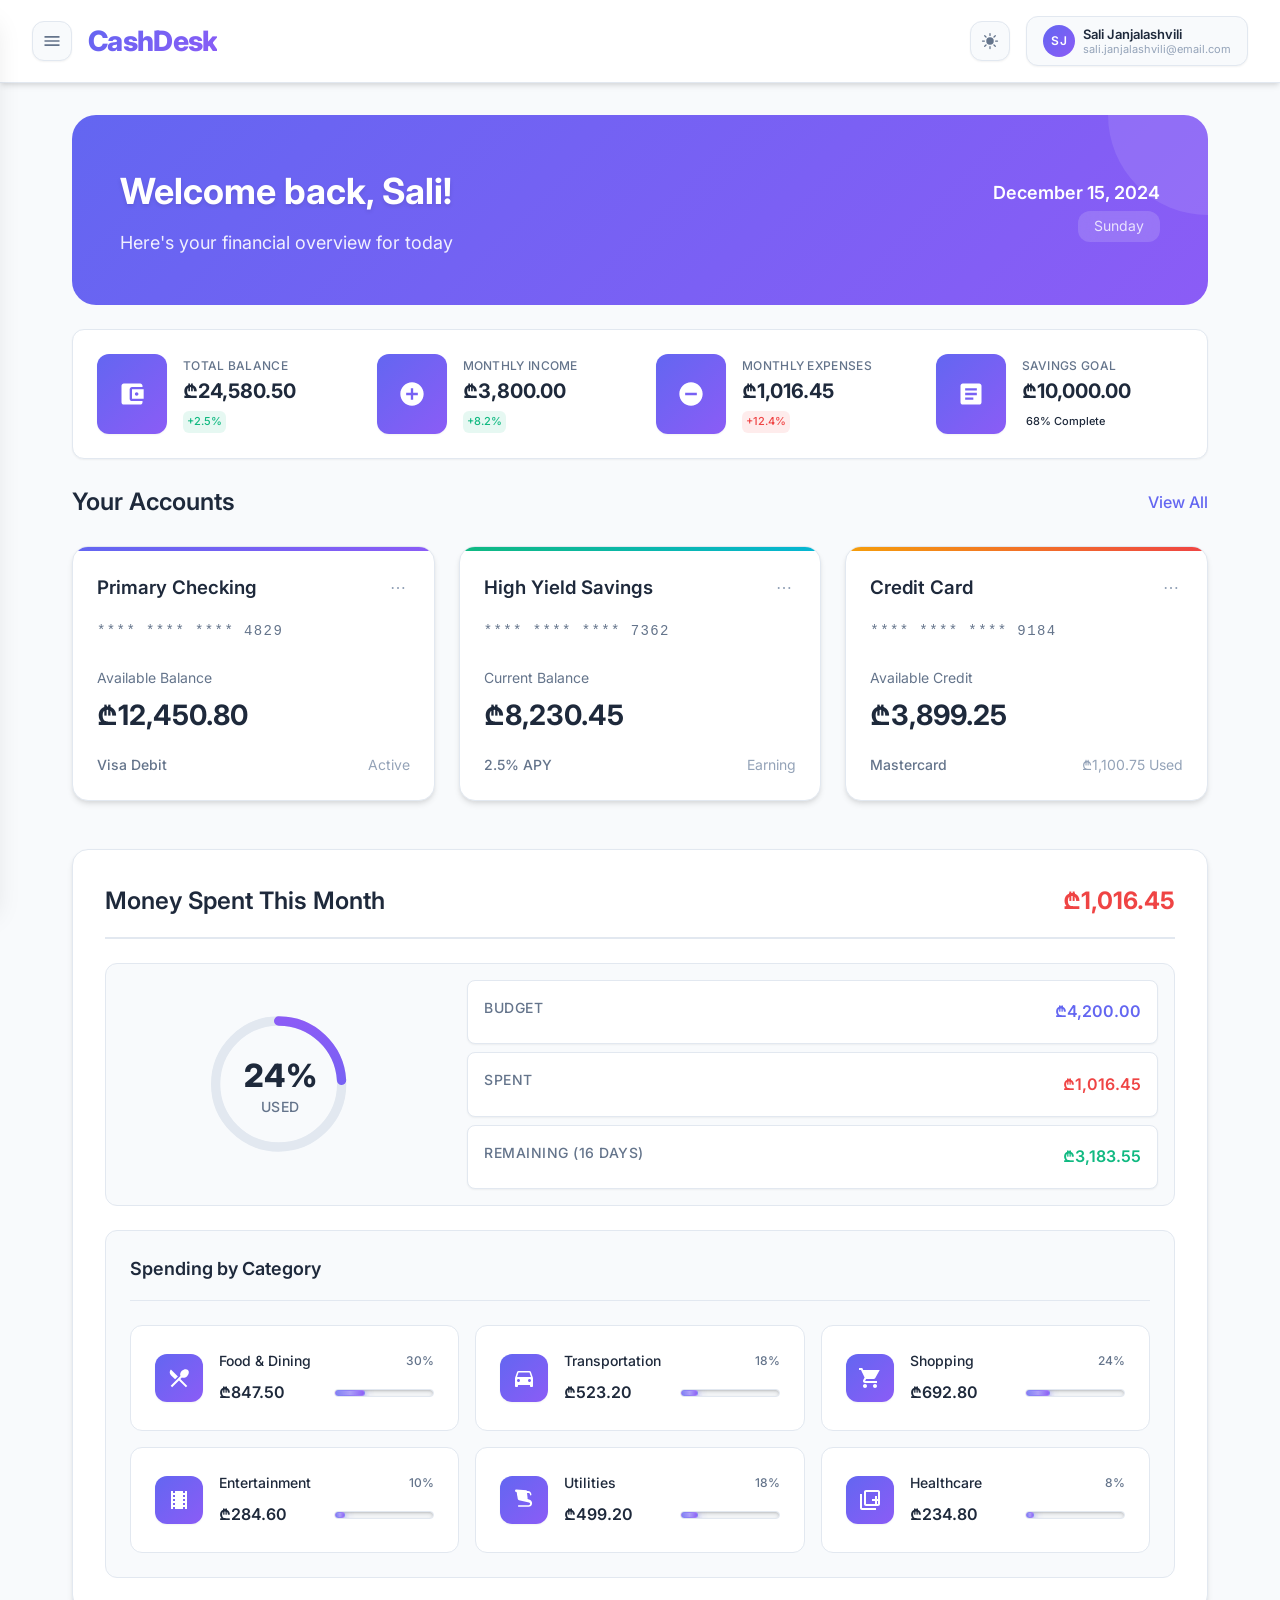
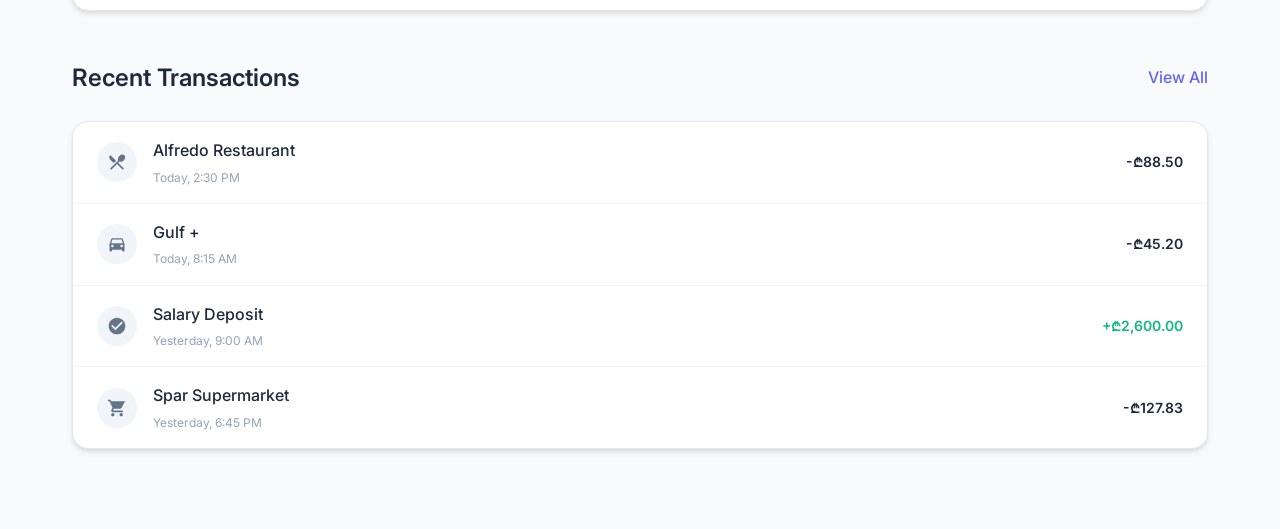
==== commit 27757cb7: "renew calculations and replace few svgs" ====
--- a/v2/index.html
+++ b/v2/index.html
@@ -147,7 +147,7 @@
             </div>
             <div class="stat-info">
               <h3>Monthly Income</h3>
-              <p class="stat-value">₾5,200.00</p>
+              <p class="stat-value">₾3,800.00</p>
               <span class="stat-change positive">+8.2%</span>
             </div>
           </div>
@@ -160,7 +160,7 @@
             </div>
             <div class="stat-info">
               <h3>Monthly Expenses</h3>
-              <p class="stat-value">₾2,847.30</p>
+              <p class="stat-value">₾1,016.45</p>
               <span class="stat-change negative">+12.4%</span>
             </div>
           </div>
@@ -243,7 +243,7 @@
       <section class="spending-section">
         <div class="section-header">
           <h2>Money Spent This Month</h2>
-          <span class="spending-total">₾2,847.30</span>
+          <span class="spending-total">₾1,016.45</span>
         </div>
 
         <!-- Budget Overview Card -->
@@ -253,7 +253,7 @@
               <svg class="circle-progress" viewBox="0 0 120 120">
                 <circle cx="60" cy="60" r="54" fill="none" stroke="var(--border-color)" stroke-width="8" />
                 <circle cx="60" cy="60" r="54" fill="none" stroke="url(#budgetGradient)" stroke-width="8"
-                  stroke-linecap="round" stroke-dasharray="339.29" stroke-dashoffset="108.57" />
+                  stroke-linecap="round" stroke-dasharray="339.29" stroke-dashoffset="257.86" />
                 <defs>
                   <linearGradient id="budgetGradient" x1="0%" y1="0%" x2="100%" y2="0%">
                     <stop offset="0%" style="stop-color:var(--primary-color);stop-opacity:1" />
@@ -262,7 +262,7 @@
                 </defs>
               </svg>
               <div class="circle-content">
-                <div class="circle-percentage">68%</div>
+                <div class="circle-percentage">24%</div>
                 <div class="circle-label">Used</div>
               </div>
             </div>
@@ -273,11 +273,11 @@
               </div>
               <div class="budget-stat">
                 <span class="stat-label">Spent</span>
-                <span class="stat-amount budget-spent">₾2,847.30</span>
+                <span class="stat-amount budget-spent">₾1,016.45</span>
               </div>
               <div class="budget-stat">
                 <span class="stat-label">Remaining (16 days)</span>
-                <span class="stat-amount budget-remaining">₾1,352.70</span>
+                <span class="stat-amount budget-remaining">₾3,183.55</span>
               </div>
             </div>
           </div>
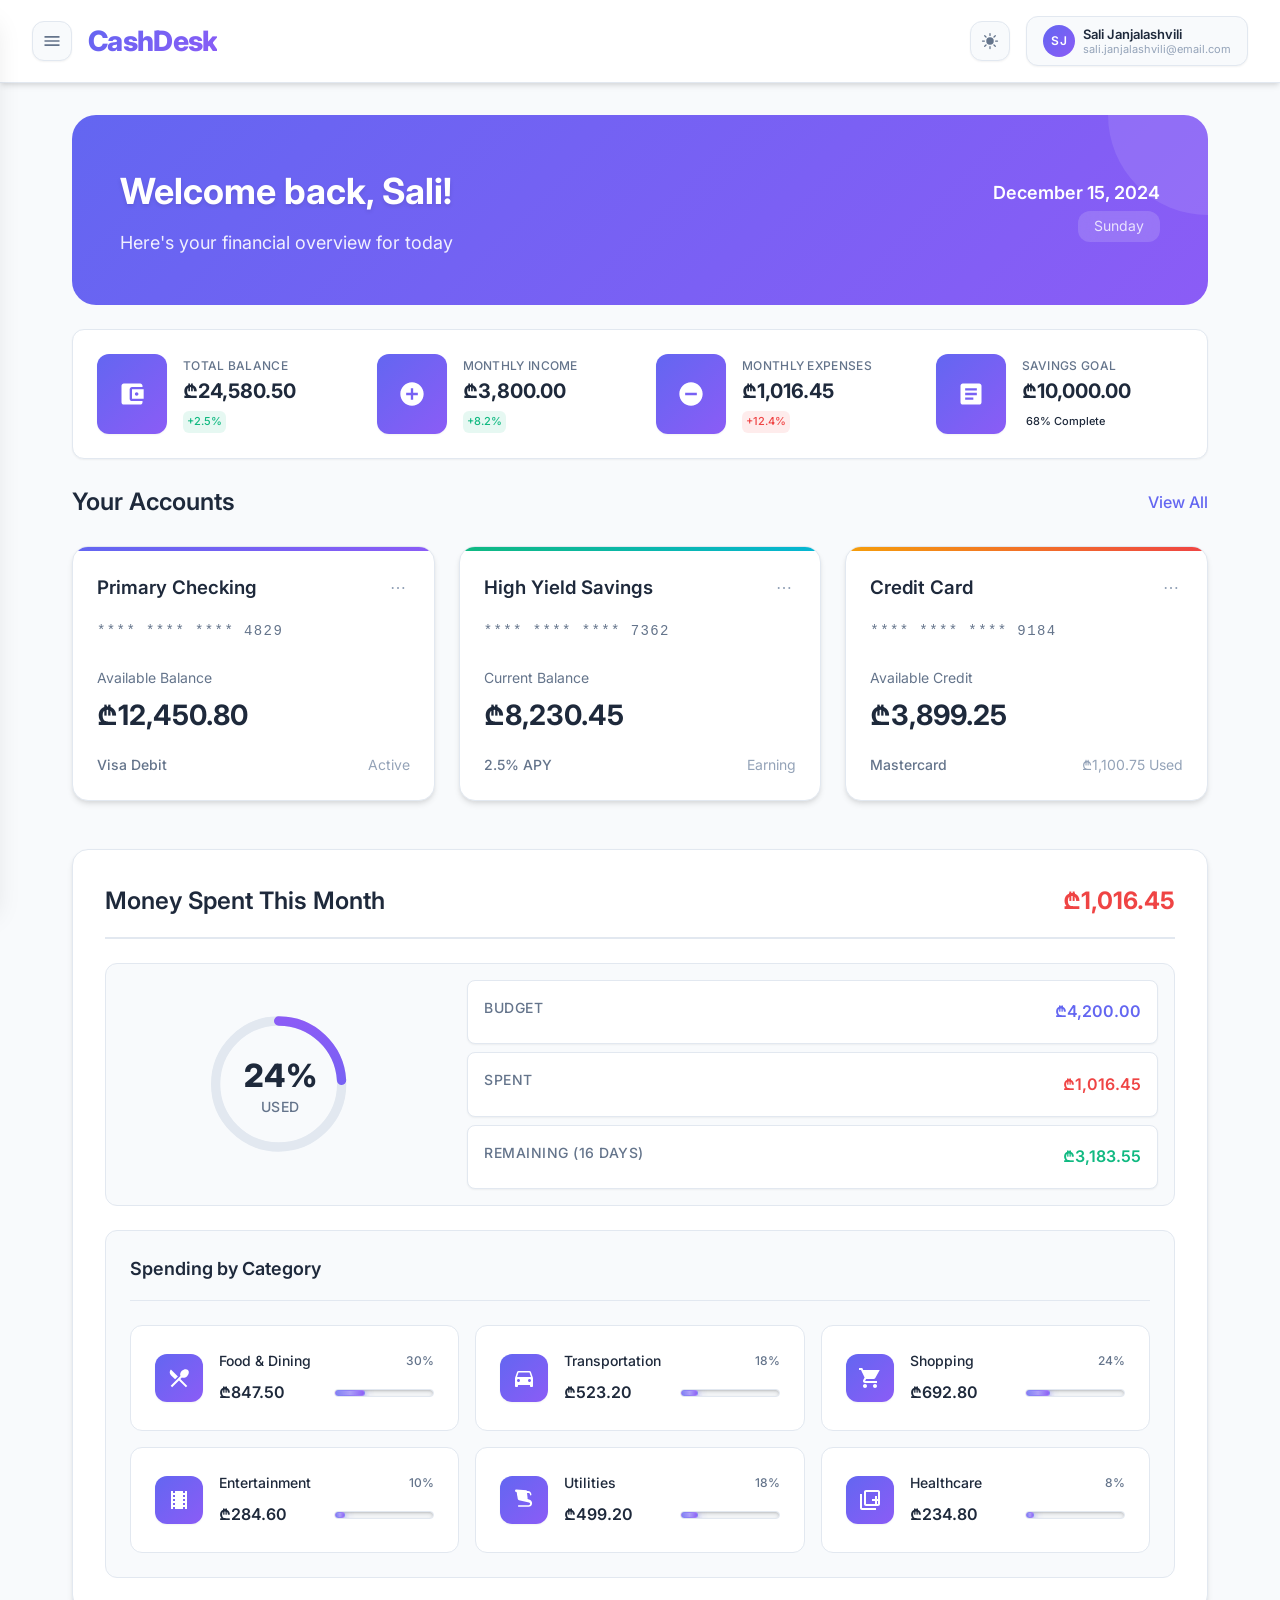
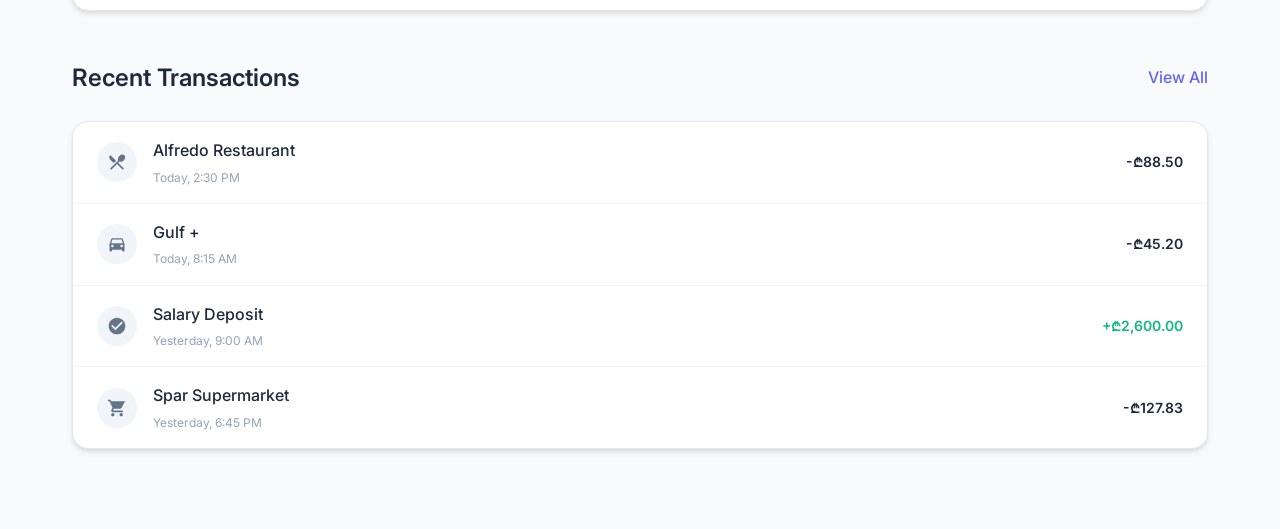
==== commit 867212ae: "add cards.html" ====
--- a/v2/index.html
+++ b/v2/index.html
@@ -84,7 +84,7 @@
           </span>
           Transactions
         </a>
-        <a href="#" class="menu-link">
+        <a href="cards.html" class="menu-link">
           <span class="menu-icon">
             <svg viewBox="0 0 24 24" fill="currentColor">
               <path
@@ -185,7 +185,7 @@
       <section class="accounts-section">
         <div class="section-header">
           <h2>Your Accounts</h2>
-          <a href="#" class="view-all">View All</a>
+          <a href="cards.html" class="view-all">View All</a>
         </div>
 
         <div class="accounts-grid">
--- a/v2/styles.css
+++ b/v2/styles.css
@@ -1684,6 +1684,72 @@
   .summary-stat .stat-value {
     font-size: 1.25rem;
   }
+
+  /* Cards Page Mobile Styles */
+  .cards-overview .cards-list {
+    gap: var(--spacing-md);
+  }
+
+  .controls-grid {
+    grid-template-columns: 1fr;
+    gap: var(--spacing-md);
+  }
+
+  .control-item {
+    padding: var(--spacing-md);
+    gap: var(--spacing-sm);
+  }
+
+  .control-icon {
+    width: 40px;
+    height: 40px;
+  }
+
+  .control-icon svg {
+    width: 20px;
+    height: 20px;
+  }
+
+  .control-info h3 {
+    font-size: 0.9375rem;
+  }
+
+  .control-info p {
+    font-size: 0.8125rem;
+  }
+
+  .toggle-label {
+    width: 40px;
+    height: 20px;
+    border-radius: 10px;
+  }
+
+  .toggle-label::after {
+    width: 16px;
+    height: 16px;
+  }
+
+  .toggle-checkbox:checked + .toggle-label::after {
+    transform: translateX(20px);
+  }
+
+  .transactions-by-card {
+    gap: var(--spacing-lg);
+  }
+
+  .card-transaction-group .group-header {
+    padding: var(--spacing-md);
+  }
+
+  .add-card-btn {
+    padding: var(--spacing-sm) var(--spacing-md);
+    font-size: 0.8125rem;
+  }
+
+  .add-card-btn svg {
+    width: 16px;
+    height: 16px;
+  }
 }
 
 @media (max-width: 480px) {
@@ -1773,3 +1839,236 @@
     border: 1px solid #ccc;
   }
 }
+
+/* Cards Page Styles */
+
+/* Cards Overview */
+.cards-overview {
+  margin-bottom: var(--spacing-2xl);
+}
+
+.cards-overview .section-header {
+  margin-bottom: var(--spacing-lg);
+}
+
+.add-card-btn {
+  display: flex;
+  align-items: center;
+  gap: var(--spacing-sm);
+  background: linear-gradient(135deg, var(--primary-color), var(--secondary-color));
+  color: var(--text-inverse);
+  border: none;
+  padding: var(--spacing-md) var(--spacing-lg);
+  border-radius: var(--radius-lg);
+  font-weight: 500;
+  cursor: pointer;
+  transition: transform var(--transition-normal), box-shadow var(--transition-normal);
+  font-size: 0.875rem;
+  transform-origin: center;
+  outline: none;
+}
+
+.add-card-btn:focus {
+  outline: none;
+}
+
+.add-card-btn:hover {
+  transform: translateY(-2px);
+  box-shadow: var(--shadow-lg);
+}
+
+.add-card-btn svg {
+  width: 18px;
+  height: 18px;
+}
+
+/* Cards List Layout */
+.cards-list {
+  display: flex;
+  flex-direction: column;
+  gap: var(--spacing-lg);
+}
+
+/* Card Controls */
+.card-controls {
+  margin-bottom: var(--spacing-2xl);
+}
+
+.controls-grid {
+  display: grid;
+  grid-template-columns: repeat(auto-fit, minmax(280px, 1fr));
+  gap: var(--spacing-lg);
+}
+
+.control-item {
+  display: flex;
+  align-items: center;
+  gap: var(--spacing-md);
+  padding: var(--spacing-lg);
+  background: var(--bg-card);
+  border-radius: var(--radius-xl);
+  border: 1px solid var(--border-color);
+  box-shadow: var(--shadow-sm);
+  transition: all var(--transition-fast);
+}
+
+.control-item:hover {
+  transform: translateY(-2px);
+  box-shadow: var(--shadow-md);
+}
+
+.control-icon {
+  width: 48px;
+  height: 48px;
+  border-radius: var(--radius-lg);
+  display: flex;
+  align-items: center;
+  justify-content: center;
+  background: linear-gradient(135deg, var(--primary-color), var(--secondary-color));
+  color: white;
+  flex-shrink: 0;
+  box-shadow: var(--shadow-sm);
+}
+
+.control-icon svg {
+  width: 24px;
+  height: 24px;
+}
+
+.control-info {
+  flex: 1;
+}
+
+.control-info h3 {
+  font-size: 1rem;
+  font-weight: 600;
+  color: var(--text-primary);
+  margin-bottom: var(--spacing-xs);
+}
+
+.control-info p {
+  font-size: 0.875rem;
+  color: var(--text-secondary);
+  margin: 0;
+}
+
+.control-toggle {
+  flex-shrink: 0;
+}
+
+.control-action {
+  flex-shrink: 0;
+}
+
+.action-btn {
+  background: var(--primary-color);
+  color: var(--text-inverse);
+  border: none;
+  padding: var(--spacing-sm) var(--spacing-md);
+  border-radius: var(--radius-md);
+  font-weight: 500;
+  cursor: pointer;
+  transition: all var(--transition-fast);
+  font-size: 0.875rem;
+}
+
+.action-btn:hover {
+  background: var(--secondary-color);
+  transform: translateY(-1px);
+}
+
+/* Toggle Switch */
+.toggle-checkbox {
+  display: none;
+}
+
+.toggle-label {
+  display: inline-block;
+  width: 48px;
+  height: 24px;
+  background: var(--bg-tertiary);
+  border-radius: 12px;
+  position: relative;
+  cursor: pointer;
+  transition: all var(--transition-normal);
+  border: 1px solid var(--border-color);
+}
+
+.toggle-label::after {
+  content: "";
+  position: absolute;
+  top: 2px;
+  left: 2px;
+  width: 18px;
+  height: 18px;
+  background: white;
+  border-radius: 50%;
+  transition: all var(--transition-normal);
+  box-shadow: var(--shadow-sm);
+}
+
+.toggle-checkbox:checked + .toggle-label {
+  background: var(--primary-color);
+  border-color: var(--primary-color);
+}
+
+.toggle-checkbox:checked + .toggle-label::after {
+  transform: translateX(24px);
+}
+
+/* Card Transactions */
+.card-transactions {
+  margin-bottom: var(--spacing-2xl);
+}
+
+.transactions-by-card {
+  display: flex;
+  flex-direction: column;
+  gap: var(--spacing-xl);
+}
+
+.card-transaction-group {
+  background: var(--bg-card);
+  border-radius: var(--radius-xl);
+  box-shadow: var(--shadow-md);
+  border: 1px solid var(--border-color);
+  overflow: hidden;
+}
+
+.card-transaction-group .group-header {
+  display: flex;
+  justify-content: space-between;
+  align-items: center;
+  padding: var(--spacing-lg);
+  background: var(--bg-tertiary);
+  border-bottom: 1px solid var(--border-light);
+}
+
+.card-info-mini {
+  display: flex;
+  flex-direction: column;
+  gap: var(--spacing-xs);
+}
+
+.card-name {
+  font-size: 0.875rem;
+  font-weight: 600;
+  color: var(--text-primary);
+}
+
+.card-number-mini {
+  font-family: "Courier New", monospace;
+  font-size: 0.75rem;
+  color: var(--text-secondary);
+  letter-spacing: 0.1em;
+}
+
+.card-total {
+  font-size: 0.875rem;
+  font-weight: 600;
+  color: var(--text-primary);
+}
+
+.card-transaction-group .transactions-list {
+  background: var(--bg-card);
+}
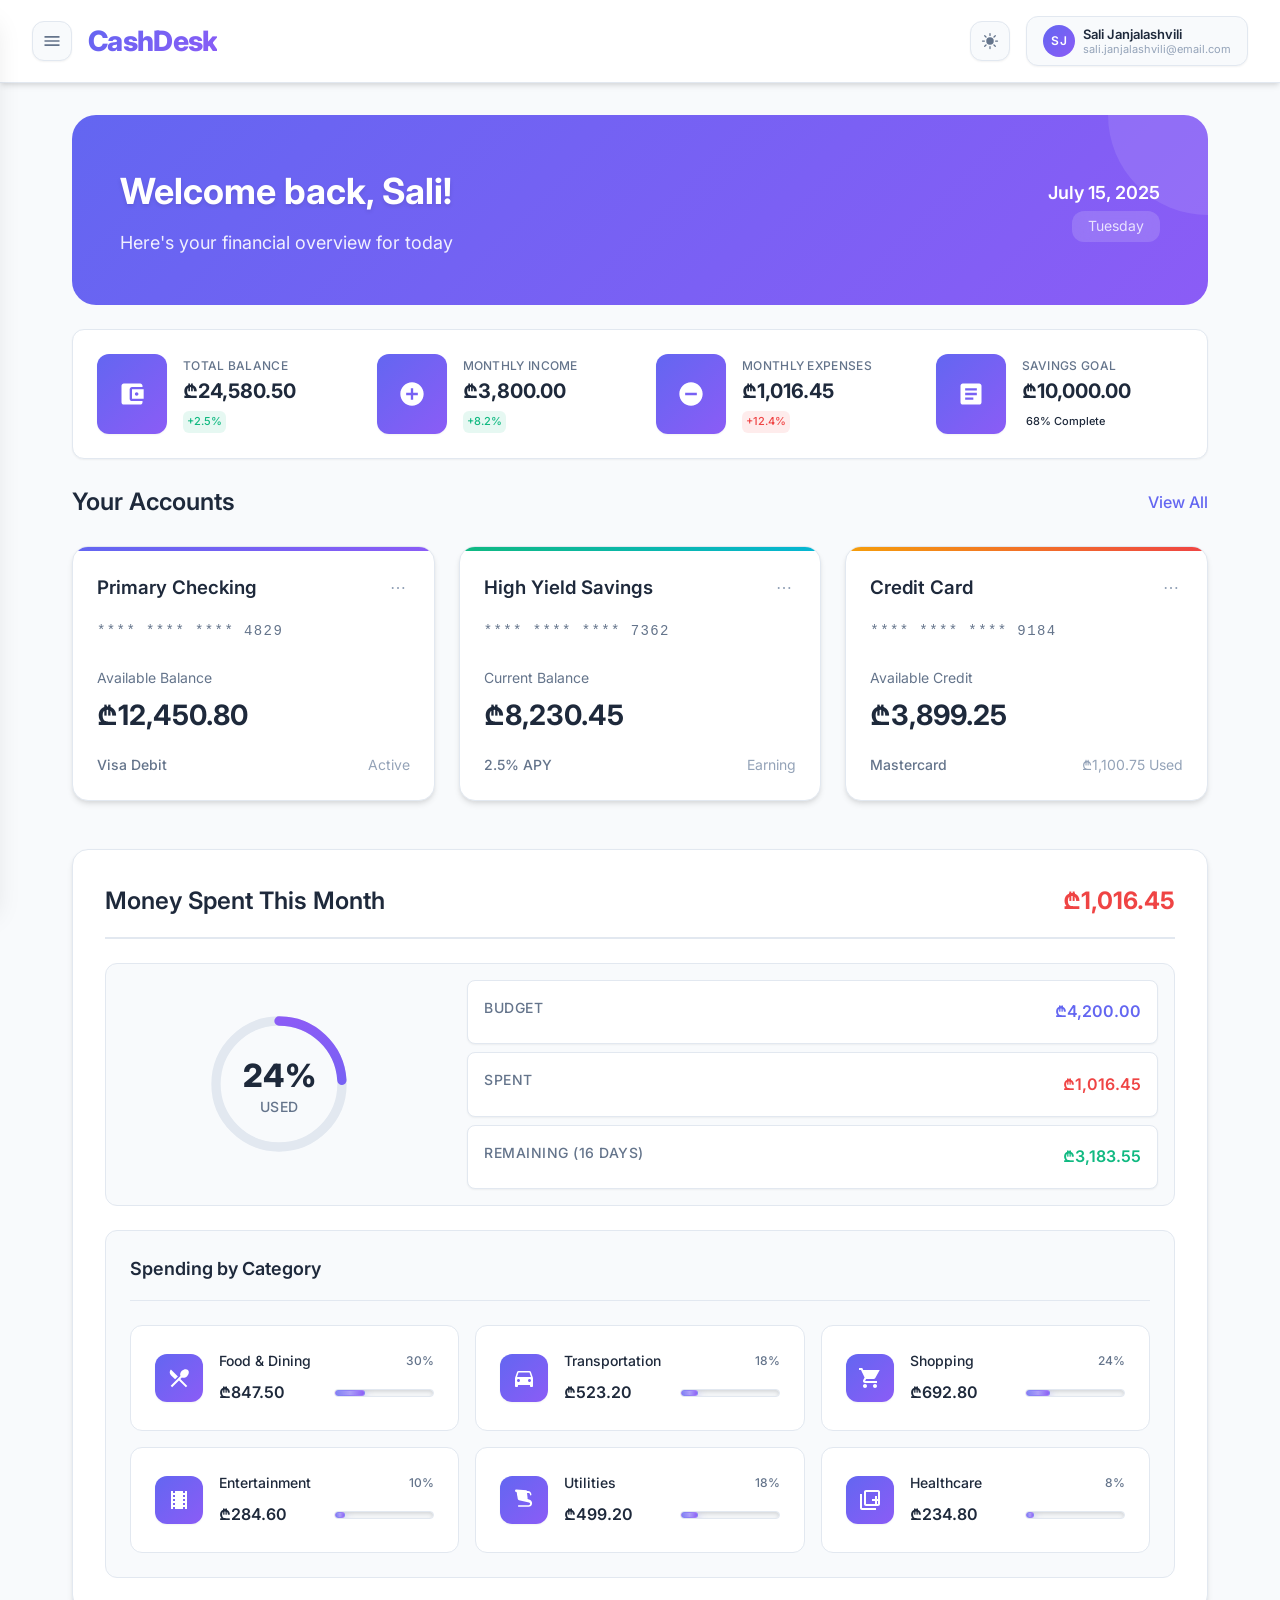
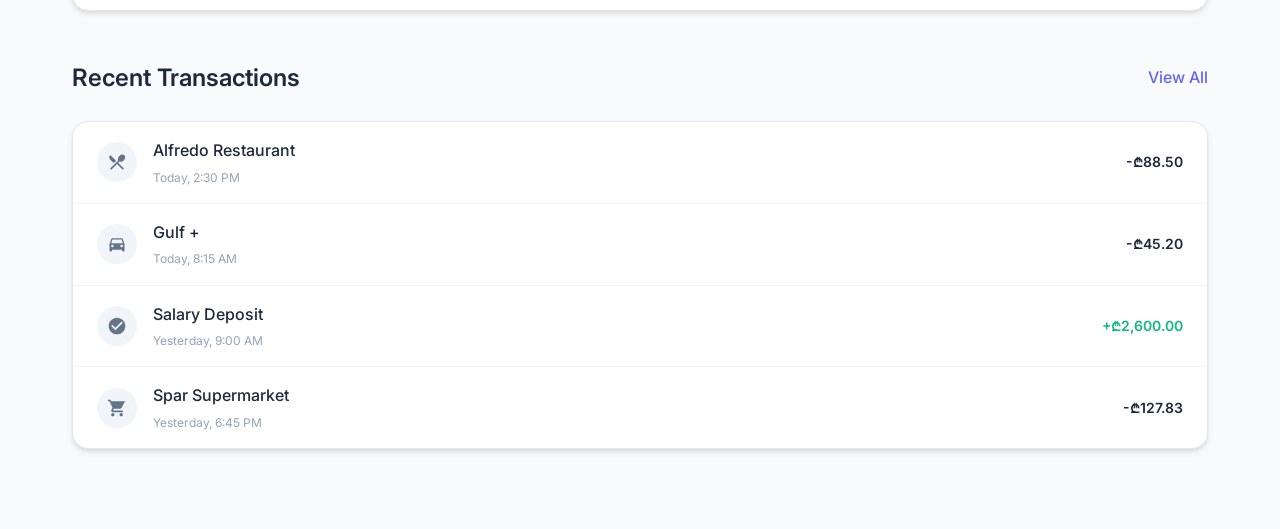
==== commit f722ed4c: "correct dates" ====
--- a/v2/index.html
+++ b/v2/index.html
@@ -115,8 +115,8 @@
             <p>Here's your financial overview for today</p>
           </div>
           <div class="welcome-date">
-            <span class="current-date">December 15, 2024</span>
-            <span class="day-status">Sunday</span>
+            <span class="current-date">July 15, 2025</span>
+            <span class="day-status">Tuesday</span>
           </div>
         </div>
       </section>
--- a/v2/styles.css
+++ b/v2/styles.css
@@ -1,57 +1,64 @@
-/* CSS Variables */
+/* ========================================
+   CSS VARIABLES & BASE STYLES
+======================================== */
+
 :root {
-  /* Light Theme Colors */
-  --primary-color: #6366f1;
-  --secondary-color: #8b5cf6;
-  --accent-color: #06b6d4;
-  --success-color: #10b981;
-  --warning-color: #f59e0b;
-  --error-color: #ef4444;
-
-  /* Background Colors */
+  /* Colors */
+  --primary: #6366f1;
+  --secondary: #8b5cf6;
+  --accent: #06b6d4;
+  --success: #10b981;
+  --warning: #f59e0b;
+  --error: #ef4444;
+
+  /* Backgrounds */
+  --bg-primary: #ffffff;
   --bg-secondary: #f8fafc;
   --bg-tertiary: #f1f5f9;
-  --bg-card: #ffffff;
-
-  /* Text Colors */
+
+  /* Text */
   --text-primary: #1e293b;
   --text-secondary: #64748b;
   --text-muted: #94a3b8;
   --text-inverse: #ffffff;
 
-  /* Border Colors */
-  --border-color: #e2e8f0;
+  /* Borders */
+  --border: #e2e8f0;
   --border-light: #f1f5f9;
   --border-dark: #cbd5e1;
 
-  /* Shadow System */
+  /* Shadows */
   --shadow-sm: 0 1px 2px 0 rgba(0, 0, 0, 0.05);
-  --shadow-md: 0 4px 6px -1px rgba(0, 0, 0, 0.1), 0 2px 4px -1px rgba(0, 0, 0, 0.06);
+  --shadow: 0 4px 6px -1px rgba(0, 0, 0, 0.1), 0 2px 4px -1px rgba(0, 0, 0, 0.06);
   --shadow-lg: 0 10px 15px -3px rgba(0, 0, 0, 0.1), 0 4px 6px -2px rgba(0, 0, 0, 0.05);
   --shadow-xl: 0 20px 25px -5px rgba(0, 0, 0, 0.1), 0 10px 10px -5px rgba(0, 0, 0, 0.04);
 
   /* Spacing */
-  --spacing-xs: 0.25rem;
-  --spacing-sm: 0.5rem;
-  --spacing-md: 1rem;
-  --spacing-lg: 1.5rem;
-  --spacing-xl: 2rem;
-  --spacing-2xl: 3rem;
-
-  /* Border Radius */
+  --space-xs: 0.25rem;
+  --space-sm: 0.5rem;
+  --space: 1rem;
+  --space-lg: 1.5rem;
+  --space-xl: 2rem;
+  --space-2xl: 3rem;
+
+  /* Radius */
   --radius-sm: 0.375rem;
-  --radius-md: 0.5rem;
+  --radius: 0.5rem;
   --radius-lg: 0.75rem;
   --radius-xl: 1rem;
   --radius-2xl: 1.5rem;
 
   /* Transitions */
-  --transition-fast: 0.15s ease;
-  --transition-normal: 0.3s ease;
-  --transition-slow: 0.5s ease;
-}
-
-/* Reset and Base Styles */
+  --transition: 0.15s ease;
+  --transition-slow: 0.3s ease;
+
+  /* Chart Colors (for SVG gradients) */
+  --primary-color: var(--primary);
+  --secondary-color: var(--secondary);
+  --border-color: var(--border);
+}
+
+/* Reset */
 * {
   margin: 0;
   padding: 0;
@@ -60,10 +67,10 @@
 
 body {
   font-family: "Inter", -apple-system, BlinkMacSystemFont, "Segoe UI", Roboto, sans-serif;
-  background-color: var(--bg-secondary);
+  background: var(--bg-secondary);
   color: var(--text-primary);
   line-height: 1.6;
-  transition: background-color var(--transition-normal), color var(--transition-normal);
+  transition: background var(--transition-slow), color var(--transition-slow);
 }
 
 .container {
@@ -72,25 +79,107 @@
   flex-direction: column;
 }
 
-/* Navigation Styles */
+/* Common Classes */
+.btn {
+  display: inline-flex;
+  align-items: center;
+  gap: var(--space-sm);
+  padding: var(--space) var(--space-lg);
+  border: none;
+  border-radius: var(--radius-lg);
+  font-weight: 500;
+  cursor: pointer;
+  transition: all var(--transition);
+  text-decoration: none;
+  font-size: 0.875rem;
+}
+
+.btn-primary {
+  background: linear-gradient(135deg, var(--primary), var(--secondary));
+  color: var(--text-inverse);
+}
+
+.btn-primary:hover {
+  transform: translateY(-2px);
+  box-shadow: var(--shadow-lg);
+}
+
+.card {
+  background: var(--bg-primary);
+  border-radius: var(--radius-xl);
+  box-shadow: var(--shadow);
+  border: 1px solid var(--border);
+  transition: all var(--transition-slow);
+}
+
+.card:hover {
+  transform: translateY(-4px);
+  box-shadow: var(--shadow-xl);
+}
+
+.section-header {
+  display: flex;
+  justify-content: space-between;
+  align-items: center;
+  margin-bottom: var(--space-lg);
+}
+
+.section-header h2 {
+  font-size: 1.5rem;
+  font-weight: 600;
+  color: var(--text-primary);
+}
+
+.view-all {
+  color: var(--primary);
+  text-decoration: none;
+  font-weight: 500;
+  transition: color var(--transition);
+}
+
+.view-all:hover {
+  color: var(--secondary);
+}
+
+/* ========================================
+   NAVIGATION
+======================================== */
+
 .navbar {
-  background-color: var(--bg-card);
-  padding: var(--spacing-md) var(--spacing-xl);
-  box-shadow: var(--shadow-md);
+  background: var(--bg-primary);
+  padding: var(--space) var(--space-xl);
+  box-shadow: var(--shadow);
   display: flex;
   justify-content: space-between;
   align-items: center;
   position: sticky;
   top: 0;
   z-index: 1000;
-  border-bottom: 1px solid var(--border-color);
-  gap: var(--spacing-lg);
+  border-bottom: 1px solid var(--border);
+  gap: var(--space-lg);
 }
 
 .nav-brand {
   display: flex;
   align-items: center;
-  gap: var(--spacing-md);
+  gap: var(--space);
+}
+
+.nav-brand h1 {
+  color: var(--primary);
+  font-size: 1.75rem;
+  font-weight: 800;
+  letter-spacing: -0.025em;
+  background: linear-gradient(135deg, var(--primary), var(--secondary));
+  -webkit-background-clip: text;
+  -webkit-text-fill-color: transparent;
+  background-clip: text;
+  transition: transform var(--transition);
+  cursor: pointer;
+}
+
+.nav-brand h1:hover {
+  transform: scale(1.05);
 }
 
 .menu-toggle-btn {
@@ -99,181 +188,34 @@
   display: flex;
   align-items: center;
   justify-content: center;
-  background-color: var(--bg-secondary);
-  border: 1px solid var(--border-color);
+  background: var(--bg-secondary);
+  border: 1px solid var(--border);
   border-radius: var(--radius-lg);
   cursor: pointer;
-  transition: all var(--transition-fast);
+  transition: all var(--transition);
   color: var(--text-secondary);
   box-shadow: var(--shadow-sm);
 }
 
 .menu-toggle-btn:hover {
-  background-color: var(--bg-card);
+  background: var(--bg-primary);
   transform: translateY(-1px);
-  box-shadow: var(--shadow-sm);
   border-color: var(--border-dark);
-  color: var(--primary-color);
+  color: var(--primary);
 }
 
 .menu-toggle-btn svg {
   width: 20px;
   height: 20px;
-  transition: all var(--transition-fast);
-}
-
-.nav-brand h1 {
-  color: var(--primary-color);
-  font-size: 1.75rem;
-  font-weight: 800;
-  letter-spacing: -0.025em;
-  background: linear-gradient(135deg, var(--primary-color), var(--secondary-color));
-  -webkit-background-clip: text;
-  -webkit-text-fill-color: transparent;
-  background-clip: text;
-  margin: 0;
-  transition: transform var(--transition-fast);
-  cursor: pointer;
-}
-
-.nav-brand h1:hover {
-  transform: scale(1.05);
-}
-
-/* Menu Toggle */
-.menu-checkbox {
-  display: none;
-}
-
-/* Slide-out Menu */
-.menu-overlay {
-  position: fixed;
-  top: 0;
-  left: 0;
-  width: 100%;
-  height: 100%;
-  background-color: rgba(0, 0, 0, 0.5);
-  z-index: 1998;
-  opacity: 0;
-  visibility: hidden;
-  transition: all var(--transition-normal);
-  cursor: pointer;
-}
-
-.slide-menu {
-  position: fixed;
-  top: 0;
-  left: -300px;
-  width: 300px;
-  height: 100%;
-  background-color: var(--bg-card);
-  z-index: 1999;
-  transition: left var(--transition-normal);
-  box-shadow: var(--shadow-xl);
-  border-right: 1px solid var(--border-color);
-}
-
-.menu-header {
-  display: flex;
-  justify-content: space-between;
-  align-items: center;
-  padding: var(--spacing-lg) var(--spacing-xl);
-  border-bottom: 1px solid var(--border-color);
-  background-color: var(--bg-secondary);
-}
-
-.menu-header h2 {
-  font-size: 1.25rem;
-  font-weight: 600;
-  color: var(--text-primary);
-  margin: 0;
-}
-
-.menu-close {
-  width: 32px;
-  height: 32px;
-  display: flex;
-  align-items: center;
-  justify-content: center;
-  cursor: pointer;
-  border-radius: var(--radius-md);
-  transition: all var(--transition-fast);
-  color: var(--text-secondary);
-}
-
-.menu-close:hover {
-  background-color: var(--bg-tertiary);
-  color: var(--text-primary);
-}
-
-.menu-close svg {
-  width: 20px;
-  height: 20px;
-}
-
-.menu-content {
-  padding: var(--spacing-lg) 0;
-}
-
-.menu-link {
-  display: flex;
-  align-items: center;
-  gap: var(--spacing-md);
-  text-decoration: none;
-  color: var(--text-secondary);
-  font-weight: 500;
-  padding: var(--spacing-md) var(--spacing-xl);
-  transition: all var(--transition-normal);
-  position: relative;
-  font-size: 0.875rem;
-}
-
-.menu-link:hover,
-.menu-link.active {
-  color: var(--primary-color);
-  background-color: var(--bg-secondary);
-}
-
-.menu-link:active {
-  transform: none;
-  transition: none;
-}
-
-.menu-icon {
-  font-size: 1.1rem;
-  display: flex;
-  align-items: center;
-  justify-content: center;
-  transition: all var(--transition-normal);
-}
-
-.menu-icon svg {
-  width: 1.1rem;
-  height: 1.1rem;
-  transition: all var(--transition-normal);
-}
-
-/* Show menu when checkbox is checked */
-.menu-checkbox:checked ~ .container .menu-overlay {
-  opacity: 1;
-  visibility: visible;
-}
-
-.menu-checkbox:checked ~ .container .slide-menu {
-  left: 0;
 }
 
 .nav-actions {
   display: flex;
   align-items: center;
-  gap: var(--spacing-md);
+  gap: var(--space);
 }
 
 /* Theme Toggle */
-.theme-toggle {
-  margin-left: 0;
-}
-
 .theme-checkbox {
   display: none;
 }
@@ -282,48 +224,35 @@
   display: flex;
   align-items: center;
   justify-content: center;
-  background-color: var(--bg-secondary);
-  border: 1px solid var(--border-color);
+  background: var(--bg-secondary);
+  border: 1px solid var(--border);
   border-radius: var(--radius-lg);
-  padding: var(--spacing-sm);
+  padding: var(--space-sm);
   cursor: pointer;
-  transition: all var(--transition-fast);
+  transition: all var(--transition);
   width: 40px;
   height: 40px;
-  position: relative;
-  user-select: none;
-  -webkit-user-select: none;
-  -moz-user-select: none;
-  -ms-user-select: none;
   box-shadow: var(--shadow-sm);
 }
 
 .theme-button:hover {
-  background-color: var(--bg-card);
+  background: var(--bg-primary);
   transform: translateY(-1px);
-  box-shadow: var(--shadow-sm);
   border-color: var(--border-dark);
-}
-
-.theme-button:active {
-  transform: translateY(0);
-  box-shadow: var(--shadow-sm);
 }
 
 .theme-icon {
   width: 20px;
   height: 20px;
   color: var(--text-secondary);
-  transition: all var(--transition-fast);
+  transition: all var(--transition);
 }
 
 .theme-button:hover .theme-icon {
-  color: var(--primary-color);
+  color: var(--primary);
   transform: scale(1.1);
-  transform-origin: center;
-}
-
-/* Light theme icon (sun) */
+}
+
 .light-icon {
   display: block;
 }
@@ -332,7 +261,6 @@
   display: none;
 }
 
-/* Dark theme icon (moon) */
 .theme-checkbox:checked ~ .container .light-icon {
   display: none;
 }
@@ -345,37 +273,19 @@
 .user-profile {
   display: flex;
   align-items: center;
-  gap: var(--spacing-sm);
-  padding: var(--spacing-sm) var(--spacing-md);
+  gap: var(--space-sm);
+  padding: var(--space-sm) var(--space);
   border-radius: var(--radius-lg);
   background: var(--bg-secondary);
-  border: 1px solid var(--border-color);
-  transition: all var(--transition-fast);
+  border: 1px solid var(--border);
+  transition: all var(--transition);
   cursor: pointer;
-  position: relative;
-  overflow: hidden;
   box-shadow: var(--shadow-sm);
 }
 
-.user-profile::before {
-  content: "";
-  position: absolute;
-  top: 0;
-  left: -100%;
-  width: 100%;
-  height: 100%;
-  background: linear-gradient(90deg, transparent, rgba(255, 255, 255, 0.1), transparent);
-  transition: left var(--transition-fast);
-}
-
-.user-profile:hover::before {
-  left: 100%;
-}
-
 .user-profile:hover {
-  background: var(--bg-card);
+  background: var(--bg-primary);
   transform: translateY(-0.5px);
-  box-shadow: var(--shadow-sm);
   border-color: var(--border-dark);
 }
 
@@ -383,12 +293,10 @@
   width: 32px;
   height: 32px;
   border-radius: 50%;
-  background: linear-gradient(135deg, var(--primary-color), var(--secondary-color));
+  background: linear-gradient(135deg, var(--primary), var(--secondary));
   display: flex;
   align-items: center;
   justify-content: center;
-  transition: all var(--transition-fast);
-  position: relative;
   flex-shrink: 0;
 }
 
@@ -397,11 +305,6 @@
   font-size: 0.75rem;
   font-weight: 600;
   letter-spacing: 0.5px;
-}
-
-.user-profile:hover .profile-avatar {
-  transform: scale(1.02);
-  box-shadow: 0 2px 6px rgba(99, 102, 241, 0.15);
 }
 
 .profile-info {
@@ -429,17 +332,125 @@
   white-space: nowrap;
   overflow: hidden;
   text-overflow: ellipsis;
-  transition: color var(--transition-fast);
+  transition: color var(--transition);
 }
 
 .user-profile:hover .profile-email {
   color: var(--text-secondary);
 }
 
-/* Main Content */
+/* Menu Toggle */
+.menu-checkbox {
+  display: none;
+}
+
+.menu-overlay {
+  position: fixed;
+  top: 0;
+  left: 0;
+  width: 100%;
+  height: 100%;
+  background: rgba(0, 0, 0, 0.5);
+  z-index: 1998;
+  opacity: 0;
+  visibility: hidden;
+  transition: all var(--transition-slow);
+  cursor: pointer;
+}
+
+.slide-menu {
+  position: fixed;
+  top: 0;
+  left: -300px;
+  width: 300px;
+  height: 100%;
+  background: var(--bg-primary);
+  z-index: 1999;
+  transition: left var(--transition-slow);
+  box-shadow: var(--shadow-xl);
+  border-right: 1px solid var(--border);
+}
+
+.menu-header {
+  display: flex;
+  justify-content: space-between;
+  align-items: center;
+  padding: var(--space-lg) var(--space-xl);
+  border-bottom: 1px solid var(--border);
+  background: var(--bg-secondary);
+}
+
+.menu-header h2 {
+  font-size: 1.25rem;
+  font-weight: 600;
+  color: var(--text-primary);
+}
+
+.menu-close {
+  width: 32px;
+  height: 32px;
+  display: flex;
+  align-items: center;
+  justify-content: center;
+  cursor: pointer;
+  border-radius: var(--radius);
+  transition: all var(--transition);
+  color: var(--text-secondary);
+}
+
+.menu-close:hover {
+  background: var(--bg-tertiary);
+  color: var(--text-primary);
+}
+
+.menu-close svg {
+  width: 20px;
+  height: 20px;
+}
+
+.menu-content {
+  padding: var(--space-lg) 0;
+}
+
+.menu-link {
+  display: flex;
+  align-items: center;
+  gap: var(--space);
+  text-decoration: none;
+  color: var(--text-secondary);
+  font-weight: 500;
+  padding: var(--space) var(--space-xl);
+  transition: all var(--transition-slow);
+  font-size: 0.875rem;
+}
+
+.menu-link:hover,
+.menu-link.active {
+  color: var(--primary);
+  background: var(--bg-secondary);
+}
+
+.menu-icon svg {
+  width: 1.1rem;
+  height: 1.1rem;
+}
+
+.menu-checkbox:checked ~ .container .menu-overlay {
+  opacity: 1;
+  visibility: visible;
+}
+
+.menu-checkbox:checked ~ .container .slide-menu {
+  left: 0;
+}
+
+/* ========================================
+   MAIN CONTENT
+======================================== */
+
 .main-content {
   flex: 1;
-  padding: var(--spacing-xl);
+  padding: var(--space-xl);
   max-width: 1200px;
   margin: 0 auto;
   width: 100%;
@@ -447,10 +458,10 @@
 
 /* Welcome Section */
 .welcome-section {
-  margin-bottom: var(--spacing-lg);
-  background: linear-gradient(135deg, var(--primary-color), var(--secondary-color));
+  margin-bottom: var(--space-lg);
+  background: linear-gradient(135deg, var(--primary), var(--secondary));
   border-radius: var(--radius-2xl);
-  padding: var(--spacing-2xl);
+  padding: var(--space-2xl);
   color: white;
   position: relative;
   overflow: hidden;
@@ -480,7 +491,7 @@
   font-size: 2.25rem;
   font-weight: 700;
   color: white;
-  margin-bottom: var(--spacing-sm);
+  margin-bottom: var(--space-sm);
   text-shadow: 0 2px 4px rgba(0, 0, 0, 0.1);
 }
 
@@ -501,21 +512,21 @@
   font-size: 1.125rem;
   font-weight: 600;
   color: white;
-  margin-bottom: var(--spacing-xs);
+  margin-bottom: var(--space-xs);
 }
 
 .day-status {
   font-size: 0.875rem;
   color: rgba(255, 255, 255, 0.8);
   background: rgba(255, 255, 255, 0.15);
-  padding: var(--spacing-xs) var(--spacing-md);
+  padding: var(--space-xs) var(--space);
   border-radius: var(--radius-lg);
   backdrop-filter: blur(10px);
 }
 
 /* Back Button */
 .back-button-container {
-  margin-bottom: var(--spacing-lg);
+  margin-bottom: var(--space-lg);
 }
 
 .back-button {
@@ -524,28 +535,28 @@
   justify-content: center;
   width: 40px;
   height: 40px;
-  background-color: var(--bg-card);
-  border: 1px solid var(--border-color);
-  border-radius: var(--radius-md);
+  background: var(--bg-primary);
+  border: 1px solid var(--border);
+  border-radius: var(--radius);
   color: var(--text-secondary);
   text-decoration: none;
-  transition: all var(--transition-fast);
+  transition: all var(--transition);
   box-shadow: var(--shadow-sm);
   transform-origin: center;
 }
 
 .back-button:hover {
-  background-color: var(--bg-secondary);
-  color: var(--primary-color);
+  background: var(--bg-secondary);
+  color: var(--primary);
   transform: translateY(-1px);
-  box-shadow: var(--shadow-md);
+  box-shadow: var(--shadow);
   border-color: var(--border-dark);
 }
 
 .back-button svg {
   width: 20px;
   height: 20px;
-  transition: all var(--transition-fast);
+  transition: all var(--transition);
 }
 
 .back-button:hover svg {
@@ -554,14 +565,14 @@
 
 /* Page Header */
 .page-header {
-  margin-bottom: var(--spacing-2xl);
+  margin-bottom: var(--space-2xl);
 }
 
 .page-header h1 {
   font-size: 2.5rem;
   font-weight: 800;
   color: var(--text-primary);
-  margin-bottom: var(--spacing-sm);
+  margin-bottom: var(--space-sm);
 }
 
 .page-header p {
@@ -569,59 +580,38 @@
   font-size: 1.1rem;
 }
 
-/* Section Headers */
-.section-header {
-  display: flex;
-  justify-content: space-between;
-  align-items: center;
-  margin-bottom: var(--spacing-lg);
-}
-
-.section-header h2 {
-  font-size: 1.5rem;
-  font-weight: 600;
-  color: var(--text-primary);
-}
-
-.view-all {
-  color: var(--primary-color);
-  text-decoration: none;
-  font-weight: 500;
-  transition: color var(--transition-fast);
-}
-
-.view-all:hover {
-  color: var(--secondary-color);
-}
+/* ========================================
+   STATS & ACCOUNTS
+======================================== */
 
 /* Quick Stats */
 .quick-stats {
-  margin-bottom: var(--spacing-lg);
+  margin-bottom: var(--space-lg);
 }
 
 .stats-grid {
   display: grid;
   grid-template-columns: repeat(4, 1fr);
-  gap: var(--spacing-md);
-  padding: var(--spacing-md);
-  background-color: var(--bg-card);
+  gap: var(--space);
+  padding: var(--space);
+  background: var(--bg-primary);
   border-radius: var(--radius-lg);
   box-shadow: var(--shadow-sm);
-  border: 1px solid var(--border-color);
+  border: 1px solid var(--border);
 }
 
 .stat-item {
   display: flex;
   align-items: center;
-  gap: var(--spacing-md);
-  padding: var(--spacing-sm);
+  gap: var(--space);
+  padding: var(--space-sm);
   border-radius: var(--radius-sm);
-  transition: all var(--transition-fast);
+  transition: all var(--transition);
   min-width: 0;
 }
 
 .stat-item:hover {
-  background-color: var(--bg-tertiary);
+  background: var(--bg-tertiary);
   transform: translateY(-1px);
 }
 
@@ -631,7 +621,7 @@
   display: flex;
   align-items: center;
   justify-content: center;
-  background: linear-gradient(135deg, var(--primary-color), var(--secondary-color));
+  background: linear-gradient(135deg, var(--primary), var(--secondary));
   border-radius: var(--radius-lg);
   color: var(--text-inverse);
   flex-shrink: 0;
@@ -653,7 +643,7 @@
   font-size: 0.75rem;
   font-weight: 500;
   color: var(--text-secondary);
-  margin-bottom: var(--spacing-xs);
+  margin-bottom: var(--space-xs);
   text-transform: uppercase;
   letter-spacing: 0.3px;
   white-space: nowrap;
@@ -665,7 +655,7 @@
   font-size: 1.25rem;
   font-weight: 700;
   color: var(--text-primary);
-  margin-bottom: var(--spacing-xs);
+  margin-bottom: var(--space-xs);
   line-height: 1.2;
   white-space: nowrap;
   overflow: hidden;
@@ -675,40 +665,40 @@
 .stat-change {
   font-size: 0.6875rem;
   font-weight: 500;
-  padding: 2px var(--spacing-xs);
+  padding: 2px var(--space-xs);
   border-radius: var(--radius-sm);
   display: inline-block;
   white-space: nowrap;
 }
 
 .stat-change.positive {
-  color: var(--success-color);
-  background-color: rgba(16, 185, 129, 0.1);
+  color: var(--success);
+  background: rgba(16, 185, 129, 0.1);
 }
 
 .stat-change.negative {
-  color: var(--error-color);
-  background-color: rgba(239, 68, 68, 0.1);
+  color: var(--error);
+  background: rgba(239, 68, 68, 0.1);
 }
 
 /* Accounts Section */
 .accounts-section {
-  margin-bottom: var(--spacing-2xl);
+  margin-bottom: var(--space-2xl);
 }
 
 .accounts-grid {
   display: grid;
   grid-template-columns: repeat(auto-fit, minmax(300px, 1fr));
-  gap: var(--spacing-lg);
+  gap: var(--space-lg);
 }
 
 .account-card {
-  background: var(--bg-card);
-  padding: var(--spacing-lg);
+  background: var(--bg-primary);
+  padding: var(--space-lg);
   border-radius: var(--radius-xl);
-  box-shadow: var(--shadow-md);
-  border: 1px solid var(--border-color);
-  transition: all var(--transition-normal);
+  box-shadow: var(--shadow);
+  border: 1px solid var(--border);
+  transition: all var(--transition-slow);
   position: relative;
   overflow: hidden;
 }
@@ -720,15 +710,15 @@
   left: 0;
   right: 0;
   height: 4px;
-  background: linear-gradient(90deg, var(--primary-color), var(--secondary-color));
+  background: linear-gradient(90deg, var(--primary), var(--secondary));
 }
 
 .account-card.savings::before {
-  background: linear-gradient(90deg, var(--success-color), var(--accent-color));
+  background: linear-gradient(90deg, var(--success), var(--accent));
 }
 
 .account-card.credit::before {
-  background: linear-gradient(90deg, var(--warning-color), var(--error-color));
+  background: linear-gradient(90deg, var(--warning), var(--error));
 }
 
 .account-card:hover {
@@ -740,7 +730,7 @@
   display: flex;
   justify-content: space-between;
   align-items: center;
-  margin-bottom: var(--spacing-md);
+  margin-bottom: var(--space);
 }
 
 .card-header h3 {
@@ -751,32 +741,32 @@
 .card-menu {
   color: var(--text-muted);
   cursor: pointer;
-  padding: var(--spacing-xs);
+  padding: var(--space-xs);
   border-radius: var(--radius-sm);
-  transition: all var(--transition-fast);
+  transition: all var(--transition);
 }
 
 .card-menu:hover {
-  background-color: var(--bg-tertiary);
+  background: var(--bg-tertiary);
 }
 
 .card-number {
   font-family: "Courier New", monospace;
   color: var(--text-secondary);
   font-size: 0.875rem;
-  margin-bottom: var(--spacing-lg);
+  margin-bottom: var(--space-lg);
   letter-spacing: 0.1em;
 }
 
 .card-balance {
-  margin-bottom: var(--spacing-md);
+  margin-bottom: var(--space);
 }
 
 .balance-label {
   display: block;
   color: var(--text-secondary);
   font-size: 0.875rem;
-  margin-bottom: var(--spacing-xs);
+  margin-bottom: var(--space-xs);
 }
 
 .balance-amount {
@@ -801,41 +791,44 @@
   color: var(--text-muted);
 }
 
-/* Spending Section */
+/* ========================================
+   SPENDING SECTION
+======================================== */
+
 .spending-section {
-  margin-bottom: var(--spacing-2xl);
-  background-color: var(--bg-card);
-  padding: var(--spacing-xl);
+  margin-bottom: var(--space-2xl);
+  background: var(--bg-primary);
+  padding: var(--space-xl);
   border-radius: var(--radius-xl);
-  box-shadow: var(--shadow-md);
-  border: 1px solid var(--border-color);
+  box-shadow: var(--shadow);
+  border: 1px solid var(--border);
 }
 
 .spending-section .section-header {
-  margin-bottom: var(--spacing-lg);
-  padding-bottom: var(--spacing-md);
-  border-bottom: 2px solid var(--border-color);
+  margin-bottom: var(--space-lg);
+  padding-bottom: var(--space);
+  border-bottom: 2px solid var(--border);
 }
 
 .spending-total {
   font-size: 1.5rem;
   font-weight: 700;
-  color: var(--error-color);
+  color: var(--error);
 }
 
 /* Budget Overview */
 .budget-overview {
-  background-color: var(--bg-secondary);
-  padding: var(--spacing-md);
+  background: var(--bg-secondary);
+  padding: var(--space);
   border-radius: var(--radius-lg);
-  border: 1px solid var(--border-color);
-  margin-bottom: var(--spacing-lg);
+  border: 1px solid var(--border);
+  margin-bottom: var(--space-lg);
 }
 
 .budget-circle-container {
   display: flex;
   align-items: center;
-  gap: var(--spacing-xl);
+  gap: var(--space-xl);
 }
 
 .budget-circle {
@@ -846,7 +839,6 @@
   display: flex;
   align-items: center;
   justify-content: center;
-  flex: 1;
   margin: 0 auto;
 }
 
@@ -856,7 +848,18 @@
   transform: rotate(-90deg);
 }
 
+.circle-progress circle {
+  fill: none;
+  stroke-width: 8;
+  stroke-linecap: round;
+}
+
+.circle-progress circle:first-of-type {
+  stroke: var(--border);
+}
+
 .circle-progress circle:last-of-type {
+  stroke: url(#budgetGradient);
   transition: stroke-dashoffset 1.5s ease-in-out;
 }
 
@@ -873,7 +876,7 @@
   font-weight: 800;
   color: var(--text-primary);
   line-height: 1;
-  margin-bottom: var(--spacing-xs);
+  margin-bottom: var(--space-xs);
 }
 
 .circle-label {
@@ -888,7 +891,7 @@
   flex: 0 0 66.67%;
   display: flex;
   flex-direction: column;
-  gap: var(--spacing-sm);
+  gap: var(--space-sm);
   width: 100%;
 }
 
@@ -896,10 +899,10 @@
   display: flex;
   justify-content: space-between;
   align-items: center;
-  padding: var(--spacing-md);
-  background-color: var(--bg-card);
-  border-radius: var(--radius-md);
-  border: 1px solid var(--border-color);
+  padding: var(--space);
+  background: var(--bg-primary);
+  border-radius: var(--radius);
+  border: 1px solid var(--border);
   box-shadow: var(--shadow-sm);
 }
 
@@ -915,29 +918,29 @@
 }
 
 .budget-total {
-  color: var(--primary-color);
+  color: var(--primary);
 }
 
 .budget-spent {
-  color: var(--error-color);
+  color: var(--error);
 }
 
 .budget-remaining {
-  color: var(--success-color);
+  color: var(--success);
 }
 
 /* Spending Categories */
 .spending-categories {
-  background-color: var(--bg-secondary);
-  padding: var(--spacing-lg);
+  background: var(--bg-secondary);
+  padding: var(--space-lg);
   border-radius: var(--radius-lg);
-  border: 1px solid var(--border-color);
+  border: 1px solid var(--border);
 }
 
 .categories-header {
-  margin-bottom: var(--spacing-lg);
-  padding-bottom: var(--spacing-md);
-  border-bottom: 1px solid var(--border-color);
+  margin-bottom: var(--space-lg);
+  padding-bottom: var(--space);
+  border-bottom: 1px solid var(--border);
 }
 
 .categories-header h3 {
@@ -950,24 +953,24 @@
 .categories-grid {
   display: grid;
   grid-template-columns: repeat(auto-fit, minmax(280px, 1fr));
-  gap: var(--spacing-md);
+  gap: var(--space);
 }
 
 .category-item {
   display: flex;
   align-items: center;
-  gap: var(--spacing-md);
-  padding: var(--spacing-lg);
-  background-color: var(--bg-card);
+  gap: var(--space);
+  padding: var(--space-lg);
+  background: var(--bg-primary);
   border-radius: var(--radius-lg);
-  border: 1px solid var(--border-color);
-  transition: all var(--transition-fast);
+  border: 1px solid var(--border);
+  transition: all var(--transition);
 }
 
 .category-item:hover {
-  background-color: var(--bg-secondary);
+  background: var(--bg-secondary);
   transform: translateY(-2px);
-  box-shadow: var(--shadow-md);
+  box-shadow: var(--shadow);
 }
 
 .category-icon {
@@ -977,7 +980,7 @@
   display: flex;
   align-items: center;
   justify-content: center;
-  background: linear-gradient(135deg, var(--primary-color), var(--secondary-color));
+  background: linear-gradient(135deg, var(--primary), var(--secondary));
   color: white;
   flex-shrink: 0;
   box-shadow: var(--shadow-sm);
@@ -992,7 +995,7 @@
   flex: 1;
   display: flex;
   flex-direction: column;
-  gap: var(--spacing-sm);
+  gap: var(--space-sm);
   min-width: 0;
 }
 
@@ -1000,7 +1003,7 @@
   display: flex;
   justify-content: space-between;
   align-items: center;
-  gap: var(--spacing-md);
+  gap: var(--space);
 }
 
 .category-name {
@@ -1022,7 +1025,7 @@
   display: flex;
   justify-content: space-between;
   align-items: center;
-  gap: var(--spacing-md);
+  gap: var(--space);
 }
 
 .category-amount {
@@ -1035,20 +1038,20 @@
 .category-bar {
   width: 100px;
   height: 8px;
-  background-color: var(--bg-secondary);
+  background: var(--bg-secondary);
   border-radius: 4px;
   overflow: hidden;
   flex-shrink: 0;
-  border: 1px solid var(--border-color);
-  box-shadow: inset 0 2px 4px rgba(0, 0, 0, 0.15), inset 0 1px 2px rgba(0, 0, 0, 0.1);
+  border: 1px solid var(--border);
+  box-shadow: inset 0 2px 4px rgba(0, 0, 0, 0.15);
 }
 
 .category-progress {
   height: 100%;
-  background: linear-gradient(90deg, var(--primary-color), var(--secondary-color));
+  background: linear-gradient(90deg, var(--primary), var(--secondary));
   border-radius: 4px;
-  transition: width var(--transition-slow);
-  box-shadow: 0 3px 8px rgba(99, 102, 241, 0.5), 0 1px 4px rgba(99, 102, 241, 0.3), 0 0 12px rgba(99, 102, 241, 0.2);
+  transition: width 0.5s ease;
+  box-shadow: 0 3px 8px rgba(99, 102, 241, 0.5);
   position: relative;
   border: 1px solid rgba(255, 255, 255, 0.2);
 }
@@ -1077,33 +1080,37 @@
   opacity: 0.7;
 }
 
+/* ========================================
+   TRANSACTIONS & FILTERS
+======================================== */
+
 /* Transaction Summary */
 .transaction-summary {
-  margin-bottom: var(--spacing-2xl);
+  margin-bottom: var(--space-2xl);
 }
 
 .summary-card {
-  background-color: var(--bg-card);
-  padding: var(--spacing-xl);
+  background: var(--bg-primary);
+  padding: var(--space-xl);
   border-radius: var(--radius-xl);
-  box-shadow: var(--shadow-md);
-  border: 1px solid var(--border-color);
+  box-shadow: var(--shadow);
+  border: 1px solid var(--border);
 }
 
 .summary-card h3 {
   font-size: 1.5rem;
   font-weight: 600;
   color: var(--text-primary);
-  margin-bottom: var(--spacing-lg);
+  margin-bottom: var(--space-lg);
   text-align: center;
-  padding-bottom: var(--spacing-md);
-  border-bottom: 2px solid var(--border-color);
+  padding-bottom: var(--space);
+  border-bottom: 2px solid var(--border);
 }
 
 .summary-stats {
   display: grid;
   grid-template-columns: repeat(3, 1fr);
-  gap: var(--spacing-xl);
+  gap: var(--space-xl);
 }
 
 .summary-stat {
@@ -1111,22 +1118,22 @@
   flex-direction: column;
   align-items: center;
   text-align: center;
-  padding: var(--spacing-lg);
-  background-color: var(--bg-secondary);
+  padding: var(--space-lg);
+  background: var(--bg-secondary);
   border-radius: var(--radius-lg);
-  border: 1px solid var(--border-color);
-  transition: all var(--transition-fast);
+  border: 1px solid var(--border);
+  transition: all var(--transition);
 }
 
 .summary-stat:hover {
   transform: translateY(-2px);
-  box-shadow: var(--shadow-md);
+  box-shadow: var(--shadow);
 }
 
 .stat-label {
   font-size: 0.875rem;
   color: var(--text-secondary);
-  margin-bottom: var(--spacing-sm);
+  margin-bottom: var(--space-sm);
   font-weight: 500;
   text-transform: uppercase;
   letter-spacing: 0.5px;
@@ -1139,18 +1146,18 @@
 }
 
 .summary-stat .stat-value.positive {
-  color: var(--success-color);
+  color: var(--success);
 }
 
 .summary-stat .stat-value.negative {
-  color: var(--error-color);
+  color: var(--error);
 }
 
 /* Filters Section */
 .filters-section {
-  margin-bottom: var(--spacing-2xl);
-  display: flex;
-  gap: var(--spacing-xl);
+  margin-bottom: var(--space-2xl);
+  display: flex;
+  gap: var(--space-xl);
   align-items: flex-end;
 }
 
@@ -1165,24 +1172,24 @@
 
 .search-input {
   width: 100%;
-  padding: var(--spacing-md) var(--spacing-xl) var(--spacing-md) var(--spacing-md);
-  border: 1px solid var(--border-color);
+  padding: var(--space) var(--space-xl) var(--space) var(--space);
+  border: 1px solid var(--border);
   border-radius: var(--radius-lg);
-  background-color: var(--bg-card);
-  color: var(--text-primary);
-  font-size: 0.875rem;
-  transition: all var(--transition-fast);
+  background: var(--bg-primary);
+  color: var(--text-primary);
+  font-size: 0.875rem;
+  transition: all var(--transition);
 }
 
 .search-input:focus {
   outline: none;
-  border-color: var(--primary-color);
+  border-color: var(--primary);
   box-shadow: 0 0 0 3px rgba(99, 102, 241, 0.1);
 }
 
 .search-icon {
   position: absolute;
-  right: var(--spacing-md);
+  right: var(--space);
   top: 50%;
   transform: translateY(-50%);
   color: var(--text-muted);
@@ -1198,7 +1205,7 @@
 
 .filter-controls {
   display: flex;
-  gap: var(--spacing-md);
+  gap: var(--space);
   flex-wrap: wrap;
   flex: 1;
 }
@@ -1206,7 +1213,7 @@
 .filter-group {
   display: flex;
   flex-direction: column;
-  gap: var(--spacing-sm);
+  gap: var(--space-sm);
   flex: 1;
   min-width: 120px;
 }
@@ -1215,43 +1222,41 @@
   font-size: 0.875rem;
   font-weight: 500;
   color: var(--text-secondary);
-  padding-left: var(--spacing-md);
+  padding-left: var(--space);
 }
 
 .filter-select {
-  padding: var(--spacing-md) var(--spacing-xl) var(--spacing-md) var(--spacing-md);
-  border: 1px solid var(--border-color);
-  border-radius: var(--radius-md);
-  background-color: var(--bg-card);
+  padding: var(--space) var(--space-xl) var(--space) var(--space);
+  border: 1px solid var(--border);
+  border-radius: var(--radius);
+  background: var(--bg-primary);
   color: var(--text-primary);
   font-size: 0.875rem;
   cursor: pointer;
-  transition: all var(--transition-fast);
+  transition: all var(--transition);
   appearance: none;
-  -webkit-appearance: none;
-  -moz-appearance: none;
   background-image: url("data:image/svg+xml;charset=UTF-8,%3csvg xmlns='http://www.w3.org/2000/svg' viewBox='0 0 24 24' fill='none' stroke='%2364748b' stroke-width='2' stroke-linecap='round' stroke-linejoin='round'%3e%3cpolyline points='6,9 12,15 18,9'%3e%3c/polyline%3e%3c/svg%3e");
   background-repeat: no-repeat;
-  background-position: right var(--spacing-md) center;
+  background-position: right var(--space) center;
   background-size: 16px;
 }
 
 .filter-select:focus {
   outline: none;
-  border-color: var(--primary-color);
+  border-color: var(--primary);
   box-shadow: 0 0 0 3px rgba(99, 102, 241, 0.1);
 }
 
 /* Transactions Section */
 .transactions-section {
-  margin-bottom: var(--spacing-2xl);
+  margin-bottom: var(--space-2xl);
 }
 
 .transactions-container {
-  background-color: var(--bg-card);
+  background: var(--bg-primary);
   border-radius: var(--radius-xl);
-  box-shadow: var(--shadow-md);
-  border: 1px solid var(--border-color);
+  box-shadow: var(--shadow);
+  border: 1px solid var(--border);
   overflow: hidden;
 }
 
@@ -1267,8 +1272,8 @@
   display: flex;
   justify-content: space-between;
   align-items: center;
-  padding: var(--spacing-md) var(--spacing-lg);
-  background-color: var(--bg-tertiary);
+  padding: var(--space) var(--space-lg);
+  background: var(--bg-tertiary);
   border-bottom: 1px solid var(--border-light);
 }
 
@@ -1281,31 +1286,28 @@
 .group-total {
   font-size: 0.875rem;
   font-weight: 600;
-}
-
-.group-total:not(.positive):not(.negative) {
   color: var(--text-secondary);
 }
 
 /* Recent Transactions */
 .recent-transactions {
-  margin-bottom: var(--spacing-2xl);
+  margin-bottom: var(--space-2xl);
 }
 
 .transactions-list {
-  background-color: var(--bg-card);
+  background: var(--bg-primary);
   border-radius: var(--radius-xl);
-  box-shadow: var(--shadow-md);
-  border: 1px solid var(--border-color);
+  box-shadow: var(--shadow);
+  border: 1px solid var(--border);
   overflow: hidden;
 }
 
 .transaction-item {
   display: flex;
   align-items: center;
-  padding: var(--spacing-md) var(--spacing-lg);
+  padding: var(--space) var(--space-lg);
   border-bottom: 1px solid var(--border-light);
-  transition: all var(--transition-fast);
+  transition: all var(--transition);
 }
 
 .transaction-item:last-child {
@@ -1313,13 +1315,13 @@
 }
 
 .transaction-item:hover {
-  background-color: var(--bg-tertiary);
+  background: var(--bg-tertiary);
 }
 
 .transaction-item:hover .transaction-icon {
-  border: 2px solid var(--primary-color);
-  background-color: var(--bg-card);
-  color: var(--primary-color);
+  border: 2px solid var(--primary);
+  background: var(--bg-primary);
+  color: var(--primary);
 }
 
 .transaction-icon {
@@ -1329,8 +1331,8 @@
   display: flex;
   align-items: center;
   justify-content: center;
-  background-color: var(--bg-tertiary);
-  margin-right: var(--spacing-md);
+  background: var(--bg-tertiary);
+  margin-right: var(--space);
   color: var(--text-secondary);
   flex-shrink: 0;
 }
@@ -1349,7 +1351,7 @@
 .transaction-name {
   font-weight: 500;
   color: var(--text-primary);
-  margin-bottom: var(--spacing-xs);
+  margin-bottom: var(--space-xs);
 }
 
 .transaction-date,
@@ -1361,16 +1363,17 @@
 .transaction-category {
   font-size: 0.75rem;
   color: var(--text-secondary);
-  margin-bottom: var(--spacing-xs);
+  margin-bottom: var(--space-xs);
 }
 
 .transaction-amount {
   font-weight: 600;
   font-size: 0.875rem;
+  color: var(--text-primary);
 }
 
 .transaction-amount.positive {
-  color: var(--success-color);
+  color: var(--success);
 }
 
 .transaction-amount.negative {
@@ -1386,7 +1389,7 @@
   max-height: 0;
   overflow: hidden;
   opacity: 0;
-  transition: all var(--transition-slow);
+  transition: all 0.5s ease;
 }
 
 .load-more-checkbox:checked ~ .transactions-container .additional-transactions {
@@ -1398,22 +1401,21 @@
   content: "Show Less Transactions";
 }
 
-/* Load More Button */
 .load-more-section {
-  padding: var(--spacing-lg);
+  padding: var(--space-lg);
   text-align: center;
   border-top: 1px solid var(--border-light);
 }
 
 .load-more-btn {
-  background: linear-gradient(135deg, var(--primary-color), var(--secondary-color));
+  background: linear-gradient(135deg, var(--primary), var(--secondary));
   color: var(--text-inverse);
   border: none;
-  padding: var(--spacing-md) var(--spacing-xl);
+  padding: var(--space) var(--space-xl);
   border-radius: var(--radius-lg);
   font-weight: 500;
   cursor: pointer;
-  transition: all var(--transition-normal);
+  transition: all var(--transition-slow);
   font-size: 0.875rem;
   display: inline-block;
   text-decoration: none;
@@ -1429,440 +1431,26 @@
   content: "Load More Transactions";
 }
 
-/* Dark Theme */
-.theme-checkbox:checked + .container,
-.theme-checkbox:checked + .container *,
-body:has(.theme-checkbox:checked) {
-  /* Dark Theme Colors */
-  --bg-secondary: #1e293b;
-  --bg-tertiary: #334155;
-  --bg-card: #1e293b;
-
-  --text-primary: #f1f5f9;
-  --text-secondary: #cbd5e1;
-  --text-muted: #94a3b8;
-
-  --border-color: #334155;
-  --border-light: #475569;
-  --border-dark: #64748b;
-
-  --shadow-sm: 0 1px 2px 0 rgba(0, 0, 0, 0.3);
-  --shadow-md: 0 4px 6px -1px rgba(0, 0, 0, 0.4), 0 2px 4px -1px rgba(0, 0, 0, 0.3);
-  --shadow-lg: 0 10px 15px -3px rgba(0, 0, 0, 0.4), 0 4px 6px -2px rgba(0, 0, 0, 0.3);
-  --shadow-xl: 0 20px 25px -5px rgba(0, 0, 0, 0.4), 0 10px 10px -5px rgba(0, 0, 0, 0.3);
-}
-
-.theme-checkbox:checked + .container .filter-select {
-  background-image: url("data:image/svg+xml;charset=UTF-8,%3csvg xmlns='http://www.w3.org/2000/svg' viewBox='0 0 24 24' fill='none' stroke='%23cbd5e1' stroke-width='2' stroke-linecap='round' stroke-linejoin='round'%3e%3cpolyline points='6,9 12,15 18,9'%3e%3c/polyline%3e%3c/svg%3e");
-}
-
-/* Medium screens - 2 columns */
-@media (max-width: 1000px) and (min-width: 769px) {
-  .stats-grid {
-    grid-template-columns: repeat(2, 1fr);
-    justify-content: center;
-    max-width: 600px;
-    margin: 0 auto;
-  }
-
-  .filters-section {
-    flex-direction: column;
-    gap: var(--spacing-lg);
-    align-items: stretch;
-  }
-
-  .search-container {
-    max-width: none;
-  }
-
-  .filter-controls {
-    flex-direction: column;
-  }
-}
-
-/* Responsive Design */
-@media (max-width: 768px) {
-  .navbar {
-    padding: var(--spacing-md);
-    flex-wrap: wrap;
-    gap: var(--spacing-md);
-  }
-
-  .nav-brand h1 {
-    font-size: 1.5rem;
-  }
-
-  .nav-actions {
-    order: 2;
-    margin-left: auto;
-  }
-
-  .profile-info {
-    display: none;
-  }
-
-  .main-content {
-    padding: var(--spacing-md);
-  }
-
-  .welcome-section {
-    padding: var(--spacing-xl) var(--spacing-lg);
-  }
-
-  .welcome-content {
-    flex-direction: column;
-    align-items: flex-start;
-    gap: var(--spacing-lg);
-  }
-
-  .welcome-text h2 {
-    font-size: 1.75rem;
-  }
-
-  .welcome-text p {
-    font-size: 1rem;
-  }
-
-  .welcome-date {
-    display: none;
-  }
-
-  .page-header h1 {
-    font-size: 1.5rem;
-  }
-
-  .stats-grid {
-    grid-template-columns: 1fr;
-    gap: var(--spacing-sm);
-    padding: var(--spacing-md);
-  }
-
-  .stat-item {
-    padding: var(--spacing-xs);
-    gap: var(--spacing-sm);
-  }
-
-  .stat-icon {
-    width: 36px;
-    height: 36px;
-  }
-
-  .stat-icon svg {
-    width: 16px;
-    height: 16px;
-  }
-
-  .stat-info h3 {
-    font-size: 0.6875rem;
-  }
-
-  .stat-value {
-    font-size: 1.125rem;
-  }
-
-  .stat-change {
-    font-size: 0.625rem;
-    padding: 1px var(--spacing-xs);
-  }
-
-  .accounts-grid {
-    grid-template-columns: 1fr;
-  }
-
-  .spending-section {
-    padding: var(--spacing-lg);
-  }
-
-  .spending-section .section-header {
-    margin-bottom: var(--spacing-md);
-    padding-bottom: var(--spacing-sm);
-  }
-
-  .spending-total {
-    font-size: 1.25rem;
-  }
-
-  .budget-overview {
-    padding: var(--spacing-md);
-    margin-bottom: var(--spacing-md);
-  }
-
-  .budget-circle-container {
-    flex-direction: column;
-    gap: var(--spacing-lg);
-    text-align: center;
-  }
-
-  .budget-circle {
-    width: 140px;
-    height: 140px;
-    margin: 0 auto;
-  }
-
-  .circle-percentage {
-    font-size: 1.75rem;
-  }
-
-  .budget-stat .stat-label {
-    font-size: 0.8125rem;
-  }
-
-  .budget-stat .stat-amount {
-    font-size: 1rem;
-  }
-
-  .spending-categories {
-    padding: var(--spacing-md);
-  }
-
-  .categories-grid {
-    grid-template-columns: 1fr;
-    gap: var(--spacing-sm);
-  }
-
-  .category-item {
-    padding: var(--spacing-md);
-    gap: var(--spacing-md);
-  }
-
-  .category-icon {
-    width: 40px;
-    height: 40px;
-  }
-
-  .category-icon svg {
-    width: 20px;
-    height: 20px;
-  }
-
-  .category-name {
-    font-size: 0.8125rem;
-  }
-
-  .category-percentage {
-    font-size: 0.6875rem;
-    padding: 2px var(--spacing-xs);
-  }
-
-  .category-amount {
-    font-size: 0.9375rem;
-  }
-
-  .category-bar {
-    width: 80px;
-    height: 6px;
-  }
-
-  .filters-section {
-    flex-direction: column;
-    gap: var(--spacing-lg);
-    align-items: stretch;
-  }
-
-  .search-container {
-    max-width: none;
-  }
-
-  .filter-controls {
-    flex-direction: column;
-  }
-
-  .summary-stats {
-    grid-template-columns: 1fr;
-    gap: var(--spacing-md);
-  }
-
-  .summary-stat {
-    padding: var(--spacing-md);
-  }
-
-  .summary-card h3 {
-    font-size: 1.25rem;
-    margin-bottom: var(--spacing-md);
-  }
-
-  .summary-stat .stat-value {
-    font-size: 1.25rem;
-  }
-
-  /* Cards Page Mobile Styles */
-  .cards-overview .cards-list {
-    gap: var(--spacing-md);
-  }
-
-  .controls-grid {
-    grid-template-columns: 1fr;
-    gap: var(--spacing-md);
-  }
-
-  .control-item {
-    padding: var(--spacing-md);
-    gap: var(--spacing-sm);
-  }
-
-  .control-icon {
-    width: 40px;
-    height: 40px;
-  }
-
-  .control-icon svg {
-    width: 20px;
-    height: 20px;
-  }
-
-  .control-info h3 {
-    font-size: 0.9375rem;
-  }
-
-  .control-info p {
-    font-size: 0.8125rem;
-  }
-
-  .toggle-label {
-    width: 40px;
-    height: 20px;
-    border-radius: 10px;
-  }
-
-  .toggle-label::after {
-    width: 16px;
-    height: 16px;
-  }
-
-  .toggle-checkbox:checked + .toggle-label::after {
-    transform: translateX(20px);
-  }
-
-  .transactions-by-card {
-    gap: var(--spacing-lg);
-  }
-
-  .card-transaction-group .group-header {
-    padding: var(--spacing-md);
-  }
-
-  .add-card-btn {
-    padding: var(--spacing-sm) var(--spacing-md);
-    font-size: 0.8125rem;
-  }
-
-  .add-card-btn svg {
-    width: 16px;
-    height: 16px;
-  }
-}
-
-@media (max-width: 480px) {
-  .navbar {
-    padding: var(--spacing-sm);
-  }
-
-  .nav-brand h1 {
-    font-size: 1.25rem;
-  }
-
-  .theme-toggle {
-    order: 2;
-    margin-left: 0;
-  }
-
-  .theme-button {
-    width: 36px;
-    height: 36px;
-    padding: var(--spacing-xs);
-  }
-
-  .theme-icon {
-    width: 18px;
-    height: 18px;
-  }
-
-  .main-content {
-    padding: var(--spacing-sm);
-  }
-
-  .stat-icon {
-    width: 50px;
-    height: 50px;
-    font-size: 1.5rem;
-  }
-
-  .stat-value {
-    font-size: 1.25rem;
-  }
-
-  .balance-amount {
-    font-size: 1.5rem;
-  }
-}
-
-/* Accessibility */
-@media (prefers-reduced-motion: reduce) {
-  * {
-    animation-duration: 0.01ms !important;
-    animation-iteration-count: 1 !important;
-    transition-duration: 0.01ms !important;
-  }
-}
-
-/* Focus Styles */
-button:focus,
-input:focus,
-select:focus {
-  outline: 2px solid var(--primary-color);
-  outline-offset: 2px;
-}
-
-a:focus {
-  outline: none;
-}
-
-/* Print Styles */
-@media print {
-  .navbar,
-  .theme-toggle,
-  .nav-actions,
-  .filters-section,
-  .load-more-section {
-    display: none;
-  }
-
-  .main-content {
-    padding: 0;
-    max-width: none;
-  }
-
-  .account-card,
-  .spending-categories,
-  .transactions-container {
-    box-shadow: none;
-    border: 1px solid #ccc;
-  }
-}
-
-/* Cards Page Styles */
-
-/* Cards Overview */
+/* ========================================
+   CARDS PAGE
+======================================== */
+
 .cards-overview {
-  margin-bottom: var(--spacing-2xl);
-}
-
-.cards-overview .section-header {
-  margin-bottom: var(--spacing-lg);
+  margin-bottom: var(--space-2xl);
 }
 
 .add-card-btn {
   display: flex;
   align-items: center;
-  gap: var(--spacing-sm);
-  background: linear-gradient(135deg, var(--primary-color), var(--secondary-color));
+  gap: var(--space-sm);
+  background: linear-gradient(135deg, var(--primary), var(--secondary));
   color: var(--text-inverse);
   border: none;
-  padding: var(--spacing-md) var(--spacing-lg);
+  padding: var(--space) var(--space-lg);
   border-radius: var(--radius-lg);
   font-weight: 500;
   cursor: pointer;
-  transition: transform var(--transition-normal), box-shadow var(--transition-normal);
+  transition: transform var(--transition-slow), box-shadow var(--transition-slow);
   font-size: 0.875rem;
   transform-origin: center;
   outline: none;
@@ -1882,39 +1470,37 @@
   height: 18px;
 }
 
-/* Cards List Layout */
 .cards-list {
   display: flex;
   flex-direction: column;
-  gap: var(--spacing-lg);
-}
-
-/* Card Controls */
+  gap: var(--space-lg);
+}
+
 .card-controls {
-  margin-bottom: var(--spacing-2xl);
+  margin-bottom: var(--space-2xl);
 }
 
 .controls-grid {
   display: grid;
   grid-template-columns: repeat(auto-fit, minmax(280px, 1fr));
-  gap: var(--spacing-lg);
+  gap: var(--space-lg);
 }
 
 .control-item {
   display: flex;
   align-items: center;
-  gap: var(--spacing-md);
-  padding: var(--spacing-lg);
-  background: var(--bg-card);
+  gap: var(--space);
+  padding: var(--space-lg);
+  background: var(--bg-primary);
   border-radius: var(--radius-xl);
-  border: 1px solid var(--border-color);
+  border: 1px solid var(--border);
   box-shadow: var(--shadow-sm);
-  transition: all var(--transition-fast);
+  transition: all var(--transition);
 }
 
 .control-item:hover {
   transform: translateY(-2px);
-  box-shadow: var(--shadow-md);
+  box-shadow: var(--shadow);
 }
 
 .control-icon {
@@ -1924,7 +1510,7 @@
   display: flex;
   align-items: center;
   justify-content: center;
-  background: linear-gradient(135deg, var(--primary-color), var(--secondary-color));
+  background: linear-gradient(135deg, var(--primary), var(--secondary));
   color: white;
   flex-shrink: 0;
   box-shadow: var(--shadow-sm);
@@ -1943,7 +1529,7 @@
   font-size: 1rem;
   font-weight: 600;
   color: var(--text-primary);
-  margin-bottom: var(--spacing-xs);
+  margin-bottom: var(--space-xs);
 }
 
 .control-info p {
@@ -1961,23 +1547,22 @@
 }
 
 .action-btn {
-  background: var(--primary-color);
+  background: var(--primary);
   color: var(--text-inverse);
   border: none;
-  padding: var(--spacing-sm) var(--spacing-md);
-  border-radius: var(--radius-md);
+  padding: var(--space-sm) var(--space);
+  border-radius: var(--radius);
   font-weight: 500;
   cursor: pointer;
-  transition: all var(--transition-fast);
+  transition: all var(--transition);
   font-size: 0.875rem;
 }
 
 .action-btn:hover {
-  background: var(--secondary-color);
+  background: var(--secondary);
   transform: translateY(-1px);
 }
 
-/* Toggle Switch */
 .toggle-checkbox {
   display: none;
 }
@@ -1990,8 +1575,8 @@
   border-radius: 12px;
   position: relative;
   cursor: pointer;
-  transition: all var(--transition-normal);
-  border: 1px solid var(--border-color);
+  transition: all var(--transition-slow);
+  border: 1px solid var(--border);
 }
 
 .toggle-label::after {
@@ -2003,43 +1588,39 @@
   height: 18px;
   background: white;
   border-radius: 50%;
-  transition: all var(--transition-normal);
+  transition: all var(--transition-slow);
   box-shadow: var(--shadow-sm);
 }
 
 .toggle-checkbox:checked + .toggle-label {
-  background: var(--primary-color);
-  border-color: var(--primary-color);
+  background: var(--primary);
+  border-color: var(--primary);
 }
 
 .toggle-checkbox:checked + .toggle-label::after {
   transform: translateX(24px);
 }
 
-/* Card Transactions */
 .card-transactions {
-  margin-bottom: var(--spacing-2xl);
+  margin-bottom: var(--space-2xl);
 }
 
 .transactions-by-card {
   display: flex;
   flex-direction: column;
-  gap: var(--spacing-xl);
+  gap: var(--space-xl);
 }
 
 .card-transaction-group {
-  background: var(--bg-card);
+  background: var(--bg-primary);
   border-radius: var(--radius-xl);
-  box-shadow: var(--shadow-md);
-  border: 1px solid var(--border-color);
+  box-shadow: var(--shadow);
+  border: 1px solid var(--border);
   overflow: hidden;
 }
 
 .card-transaction-group .group-header {
-  display: flex;
-  justify-content: space-between;
-  align-items: center;
-  padding: var(--spacing-lg);
+  padding: var(--space-lg);
   background: var(--bg-tertiary);
   border-bottom: 1px solid var(--border-light);
 }
@@ -2047,7 +1628,7 @@
 .card-info-mini {
   display: flex;
   flex-direction: column;
-  gap: var(--spacing-xs);
+  gap: var(--space-xs);
 }
 
 .card-name {
@@ -2070,5 +1651,374 @@
 }
 
 .card-transaction-group .transactions-list {
-  background: var(--bg-card);
-}
+  background: var(--bg-primary);
+}
+
+/* ========================================
+   DARK THEME
+======================================== */
+
+.theme-checkbox:checked + .container,
+.theme-checkbox:checked + .container *,
+body:has(.theme-checkbox:checked) {
+  --bg-primary: #1e293b;
+  --bg-secondary: #1e293b;
+  --bg-tertiary: #334155;
+
+  --text-primary: #f1f5f9;
+  --text-secondary: #cbd5e1;
+  --text-muted: #94a3b8;
+
+  --border: #334155;
+  --border-light: #475569;
+  --border-dark: #64748b;
+
+  --shadow-sm: 0 1px 2px 0 rgba(0, 0, 0, 0.3);
+  --shadow: 0 4px 6px -1px rgba(0, 0, 0, 0.4), 0 2px 4px -1px rgba(0, 0, 0, 0.3);
+  --shadow-lg: 0 10px 15px -3px rgba(0, 0, 0, 0.4), 0 4px 6px -2px rgba(0, 0, 0, 0.3);
+  --shadow-xl: 0 20px 25px -5px rgba(0, 0, 0, 0.4), 0 10px 10px -5px rgba(0, 0, 0, 0.3);
+}
+
+.theme-checkbox:checked + .container .filter-select {
+  background-image: url("data:image/svg+xml;charset=UTF-8,%3csvg xmlns='http://www.w3.org/2000/svg' viewBox='0 0 24 24' fill='none' stroke='%23cbd5e1' stroke-width='2' stroke-linecap='round' stroke-linejoin='round'%3e%3cpolyline points='6,9 12,15 18,9'%3e%3c/polyline%3e%3c/svg%3e");
+}
+
+/* ========================================
+   RESPONSIVE DESIGN
+======================================== */
+
+/* Medium screens */
+@media (max-width: 1000px) and (min-width: 769px) {
+  .stats-grid {
+    grid-template-columns: repeat(2, 1fr);
+    justify-content: center;
+    max-width: 600px;
+    margin: 0 auto;
+  }
+
+  .filters-section {
+    flex-direction: column;
+    gap: var(--space-lg);
+    align-items: stretch;
+  }
+
+  .search-container {
+    max-width: none;
+  }
+
+  .filter-controls {
+    flex-direction: column;
+  }
+}
+
+/* Mobile screens */
+@media (max-width: 768px) {
+  .navbar {
+    padding: var(--space);
+    flex-wrap: wrap;
+    gap: var(--space);
+  }
+
+  .nav-brand h1 {
+    font-size: 1.5rem;
+  }
+
+  .nav-actions {
+    order: 2;
+    margin-left: auto;
+  }
+
+  .profile-info {
+    display: none;
+  }
+
+  .main-content {
+    padding: var(--space);
+  }
+
+  .welcome-section {
+    padding: var(--space-xl) var(--space-lg);
+  }
+
+  .welcome-content {
+    flex-direction: column;
+    align-items: flex-start;
+    gap: var(--space-lg);
+  }
+
+  .welcome-text h2 {
+    font-size: 1.75rem;
+  }
+
+  .welcome-text p {
+    font-size: 1rem;
+  }
+
+  .welcome-date {
+    display: none;
+  }
+
+  .page-header h1 {
+    font-size: 1.5rem;
+  }
+
+  .stats-grid {
+    grid-template-columns: 1fr;
+    gap: var(--space-sm);
+    padding: var(--space);
+  }
+
+  .stat-item {
+    padding: var(--space-xs);
+    gap: var(--space-sm);
+  }
+
+  .stat-icon {
+    width: 36px;
+    height: 36px;
+  }
+
+  .stat-icon svg {
+    width: 16px;
+    height: 16px;
+  }
+
+  .stat-info h3 {
+    font-size: 0.6875rem;
+  }
+
+  .stat-value {
+    font-size: 1.125rem;
+  }
+
+  .stat-change {
+    font-size: 0.625rem;
+    padding: 1px var(--space-xs);
+  }
+
+  .accounts-grid {
+    grid-template-columns: 1fr;
+  }
+
+  .spending-section {
+    padding: var(--space-lg);
+  }
+
+  .budget-circle-container {
+    flex-direction: column;
+    gap: var(--space-lg);
+    text-align: center;
+  }
+
+  .budget-circle {
+    width: 140px;
+    height: 140px;
+    margin: 0 auto;
+  }
+
+  .circle-percentage {
+    font-size: 1.75rem;
+  }
+
+  .categories-grid {
+    grid-template-columns: 1fr;
+    gap: var(--space-sm);
+  }
+
+  .category-item {
+    padding: var(--space);
+    gap: var(--space);
+  }
+
+  .category-icon {
+    width: 40px;
+    height: 40px;
+  }
+
+  .category-icon svg {
+    width: 20px;
+    height: 20px;
+  }
+
+  .category-bar {
+    width: 80px;
+    height: 6px;
+  }
+
+  .filters-section {
+    flex-direction: column;
+    gap: var(--space-lg);
+    align-items: stretch;
+  }
+
+  .search-container {
+    max-width: none;
+  }
+
+  .filter-controls {
+    flex-direction: column;
+  }
+
+  .summary-stats {
+    grid-template-columns: 1fr;
+    gap: var(--space);
+  }
+
+  .summary-stat {
+    padding: var(--space);
+  }
+
+  .summary-card h3 {
+    font-size: 1.25rem;
+    margin-bottom: var(--space);
+  }
+
+  .summary-stat .stat-value {
+    font-size: 1.25rem;
+  }
+
+  .controls-grid {
+    grid-template-columns: 1fr;
+    gap: var(--space);
+  }
+
+  .control-item {
+    padding: var(--space);
+    gap: var(--space-sm);
+  }
+
+  .control-icon {
+    width: 40px;
+    height: 40px;
+  }
+
+  .control-icon svg {
+    width: 20px;
+    height: 20px;
+  }
+
+  .control-info h3 {
+    font-size: 0.9375rem;
+  }
+
+  .control-info p {
+    font-size: 0.8125rem;
+  }
+
+  .toggle-label {
+    width: 40px;
+    height: 20px;
+    border-radius: 10px;
+  }
+
+  .toggle-label::after {
+    width: 16px;
+    height: 16px;
+  }
+
+  .toggle-checkbox:checked + .toggle-label::after {
+    transform: translateX(20px);
+  }
+
+  .transactions-by-card {
+    gap: var(--space-lg);
+  }
+
+  .card-transaction-group .group-header {
+    padding: var(--space);
+  }
+
+  .add-card-btn {
+    padding: var(--space-sm) var(--space);
+    font-size: 0.8125rem;
+  }
+
+  .add-card-btn svg {
+    width: 16px;
+    height: 16px;
+  }
+}
+
+/* Small mobile screens */
+@media (max-width: 480px) {
+  .navbar {
+    padding: var(--space-sm);
+  }
+
+  .nav-brand h1 {
+    font-size: 1.25rem;
+  }
+
+  .theme-button {
+    width: 36px;
+    height: 36px;
+    padding: var(--space-xs);
+  }
+
+  .theme-icon {
+    width: 18px;
+    height: 18px;
+  }
+
+  .main-content {
+    padding: var(--space-sm);
+  }
+
+  .stat-icon {
+    width: 50px;
+    height: 50px;
+  }
+
+  .stat-value {
+    font-size: 1.25rem;
+  }
+
+  .balance-amount {
+    font-size: 1.5rem;
+  }
+}
+
+/* ========================================
+   ACCESSIBILITY & UTILITIES
+======================================== */
+
+@media (prefers-reduced-motion: reduce) {
+  * {
+    animation-duration: 0.01ms !important;
+    animation-iteration-count: 1 !important;
+    transition-duration: 0.01ms !important;
+  }
+}
+
+button:focus,
+input:focus,
+select:focus {
+  outline: 2px solid var(--primary);
+  outline-offset: 2px;
+}
+
+a:focus {
+  outline: none;
+}
+
+@media print {
+  .navbar,
+  .theme-toggle,
+  .nav-actions,
+  .filters-section,
+  .load-more-section {
+    display: none;
+  }
+
+  .main-content {
+    padding: 0;
+    max-width: none;
+  }
+
+  .account-card,
+  .spending-categories,
+  .transactions-container {
+    box-shadow: none;
+    border: 1px solid #ccc;
+  }
+}
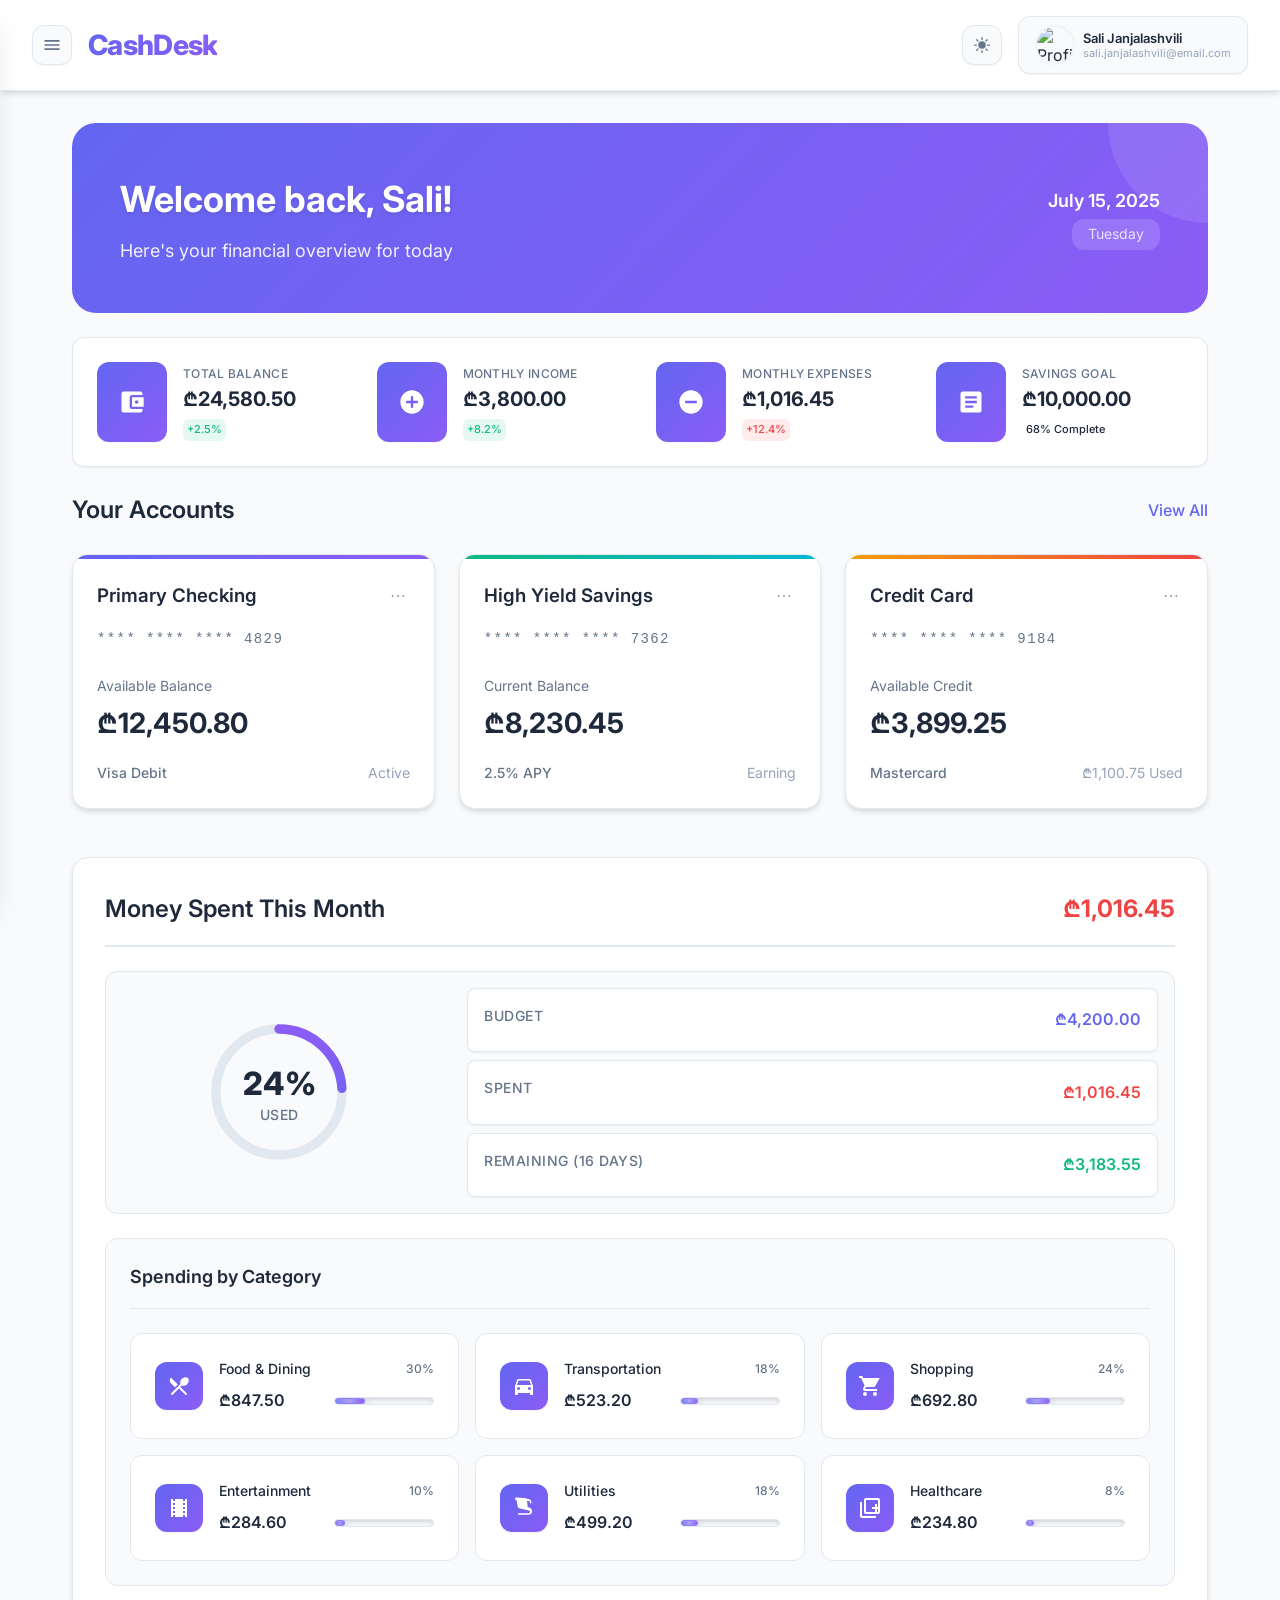
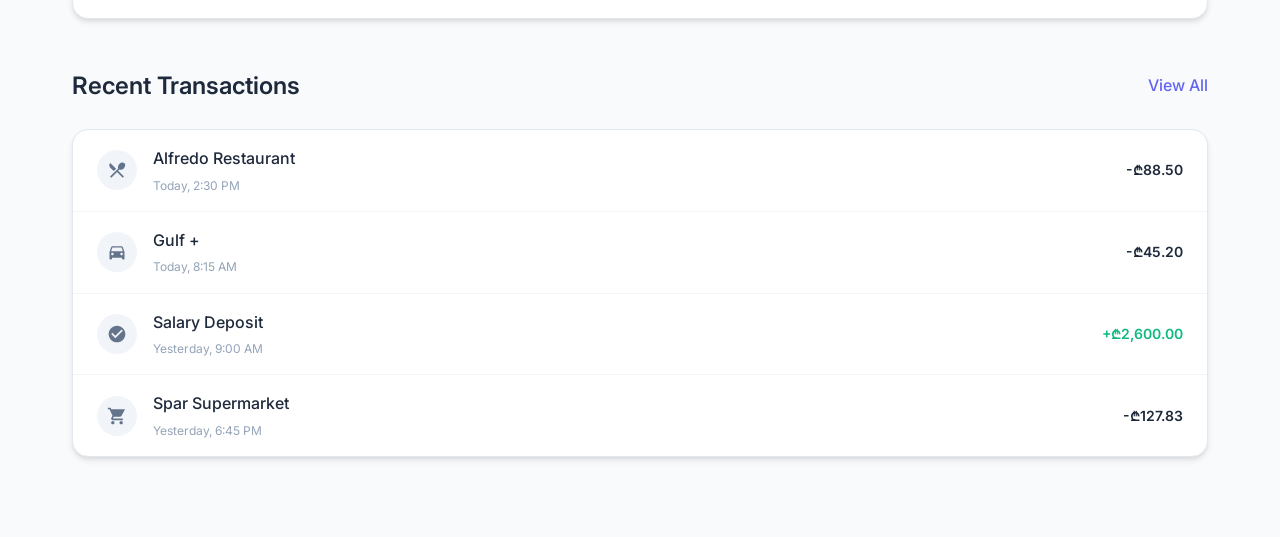
==== commit 3457342c: "replace profile icon with image" ====
--- a/v2/index.html
+++ b/v2/index.html
@@ -45,7 +45,9 @@
 
         <div class="user-profile">
           <div class="profile-avatar">
-            <span class="profile-initials">SJ</span>
+            <img
+              src="https://media.licdn.com/dms/image/v2/D4D03AQHhTQaBRGYfKg/profile-displayphoto-shrink_800_800/profile-displayphoto-shrink_800_800/0/1721902494313?e=1758153600&v=beta&t=4xGoWZmQjCCF54riMXtCrtA49547F7VYT8EtGRzjsi4"
+              alt="Profile Picture" class="profile-image">
           </div>
           <div class="profile-info">
             <span class="profile-name">Sali Janjalashvili</span>
@@ -59,7 +61,7 @@
     <label for="menu-toggle" class="menu-overlay"></label>
     <div class="slide-menu">
       <div class="menu-header">
-        <h2>Navigation</h2>
+        <h2>CashDesk</h2>
         <label for="menu-toggle" class="menu-close">
           <svg viewBox="0 0 24 24" fill="currentColor">
             <path
--- a/v2/styles.css
+++ b/v2/styles.css
@@ -1,6 +1,4 @@
-/* ========================================
-   CSS VARIABLES & BASE STYLES
-======================================== */
+/* CSS VARIABLES & BASE STYLES */
 
 :root {
   /* Colors */
@@ -58,7 +56,7 @@
   --border-color: var(--border);
 }
 
-/* Reset */
+/* General */
 * {
   margin: 0;
   padding: 0;
@@ -141,9 +139,7 @@
   color: var(--secondary);
 }
 
-/* ========================================
-   NAVIGATION
-======================================== */
+/* NAVIGATION */
 
 .navbar {
   background: var(--bg-primary);
@@ -215,7 +211,7 @@
   gap: var(--space);
 }
 
-/* Theme Toggle */
+/* Theme Button */
 .theme-checkbox {
   display: none;
 }
@@ -290,21 +286,19 @@
 }
 
 .profile-avatar {
-  width: 32px;
-  height: 32px;
+  width: 40px;
+  height: 40px;
   border-radius: 50%;
-  background: linear-gradient(135deg, var(--primary), var(--secondary));
-  display: flex;
-  align-items: center;
-  justify-content: center;
+  overflow: hidden;
   flex-shrink: 0;
-}
-
-.profile-initials {
-  color: white;
-  font-size: 0.75rem;
-  font-weight: 600;
-  letter-spacing: 0.5px;
+  border: 2px solid var(--border-light);
+}
+
+.profile-image {
+  width: 100%;
+  height: 100%;
+  object-fit: cover;
+  display: block;
 }
 
 .profile-info {
@@ -382,8 +376,15 @@
 
 .menu-header h2 {
   font-size: 1.25rem;
-  font-weight: 600;
-  color: var(--text-primary);
+  font-weight: 800;
+  color: var(--primary);
+  letter-spacing: -0.025em;
+  background: linear-gradient(135deg, var(--primary), var(--secondary));
+  -webkit-background-clip: text;
+  -webkit-text-fill-color: transparent;
+  background-clip: text;
+  transition: transform var(--transition);
+  cursor: pointer;
 }
 
 .menu-close {
@@ -428,6 +429,15 @@
 .menu-link.active {
   color: var(--primary);
   background: var(--bg-secondary);
+}
+
+.menu-icon {
+  display: flex;
+  align-items: center;
+  justify-content: center;
+  width: 1.1rem;
+  height: 1.1rem;
+  flex-shrink: 0;
 }
 
 .menu-icon svg {
@@ -580,11 +590,8 @@
   font-size: 1.1rem;
 }
 
-/* ========================================
-   STATS & ACCOUNTS
-======================================== */
-
-/* Quick Stats */
+/* STATS & ACCOUNTS */
+
 .quick-stats {
   margin-bottom: var(--space-lg);
 }
@@ -791,9 +798,7 @@
   color: var(--text-muted);
 }
 
-/* ========================================
-   SPENDING SECTION
-======================================== */
+/* SPENDING SECTION */
 
 .spending-section {
   margin-bottom: var(--space-2xl);
@@ -1080,9 +1085,7 @@
   opacity: 0.7;
 }
 
-/* ========================================
-   TRANSACTIONS & FILTERS
-======================================== */
+/* TRANSACTIONS & FILTERS */
 
 /* Transaction Summary */
 .transaction-summary {
@@ -1380,8 +1383,8 @@
   color: var(--text-primary);
 }
 
-/* Load More Functionality */
-.load-more-checkbox {
+/* Show More Functionality */
+.show-more-checkbox {
   display: none;
 }
 
@@ -1392,22 +1395,22 @@
   transition: all 0.5s ease;
 }
 
-.load-more-checkbox:checked ~ .transactions-container .additional-transactions {
+.show-more-checkbox:checked ~ .transactions-container .additional-transactions {
   max-height: 2000px;
   opacity: 1;
 }
 
-.load-more-checkbox:checked ~ .transactions-container .load-more-section .load-more-btn::before {
+.show-more-checkbox:checked ~ .transactions-container .show-more-section .show-more-btn::before {
   content: "Show Less Transactions";
 }
 
-.load-more-section {
+.show-more-section {
   padding: var(--space-lg);
   text-align: center;
   border-top: 1px solid var(--border-light);
 }
 
-.load-more-btn {
+.show-more-btn {
   background: linear-gradient(135deg, var(--primary), var(--secondary));
   color: var(--text-inverse);
   border: none;
@@ -1422,18 +1425,16 @@
   user-select: none;
 }
 
-.load-more-btn:hover {
+.show-more-btn:hover {
   transform: translateY(-2px);
   box-shadow: var(--shadow-lg);
 }
 
-.load-more-btn::before {
-  content: "Load More Transactions";
-}
-
-/* ========================================
-   CARDS PAGE
-======================================== */
+.show-more-btn::before {
+  content: "Show More Transactions";
+}
+
+/* CARDS PAGE */
 
 .cards-overview {
   margin-bottom: var(--space-2xl);
@@ -1654,9 +1655,7 @@
   background: var(--bg-primary);
 }
 
-/* ========================================
-   DARK THEME
-======================================== */
+/* DARK THEME */
 
 .theme-checkbox:checked + .container,
 .theme-checkbox:checked + .container *,
@@ -1683,9 +1682,7 @@
   background-image: url("data:image/svg+xml;charset=UTF-8,%3csvg xmlns='http://www.w3.org/2000/svg' viewBox='0 0 24 24' fill='none' stroke='%23cbd5e1' stroke-width='2' stroke-linecap='round' stroke-linejoin='round'%3e%3cpolyline points='6,9 12,15 18,9'%3e%3c/polyline%3e%3c/svg%3e");
 }
 
-/* ========================================
-   RESPONSIVE DESIGN
-======================================== */
+/* RESPONSIVE DESIGN */
 
 /* Medium screens */
 @media (max-width: 1000px) and (min-width: 769px) {
@@ -1978,9 +1975,7 @@
   }
 }
 
-/* ========================================
-   ACCESSIBILITY & UTILITIES
-======================================== */
+/* ACCESSIBILITY & UTILITIES */
 
 @media (prefers-reduced-motion: reduce) {
   * {
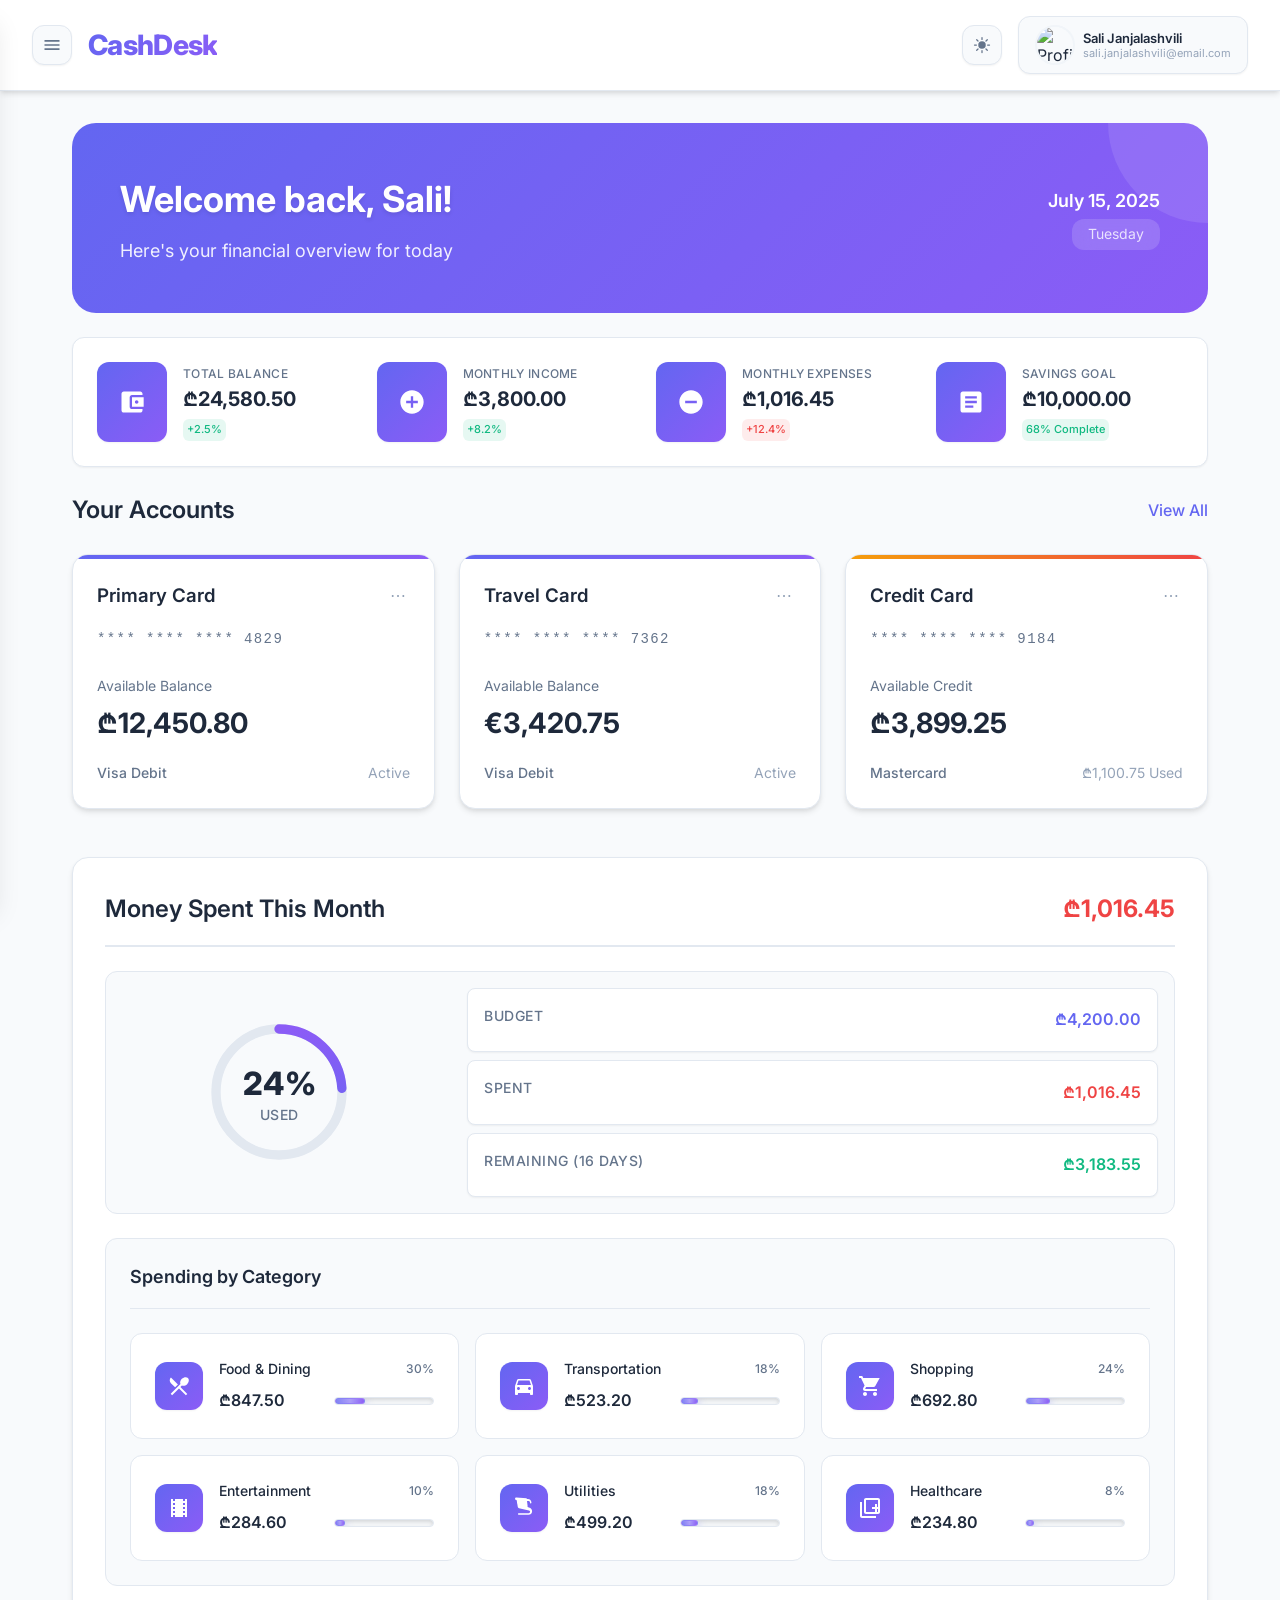
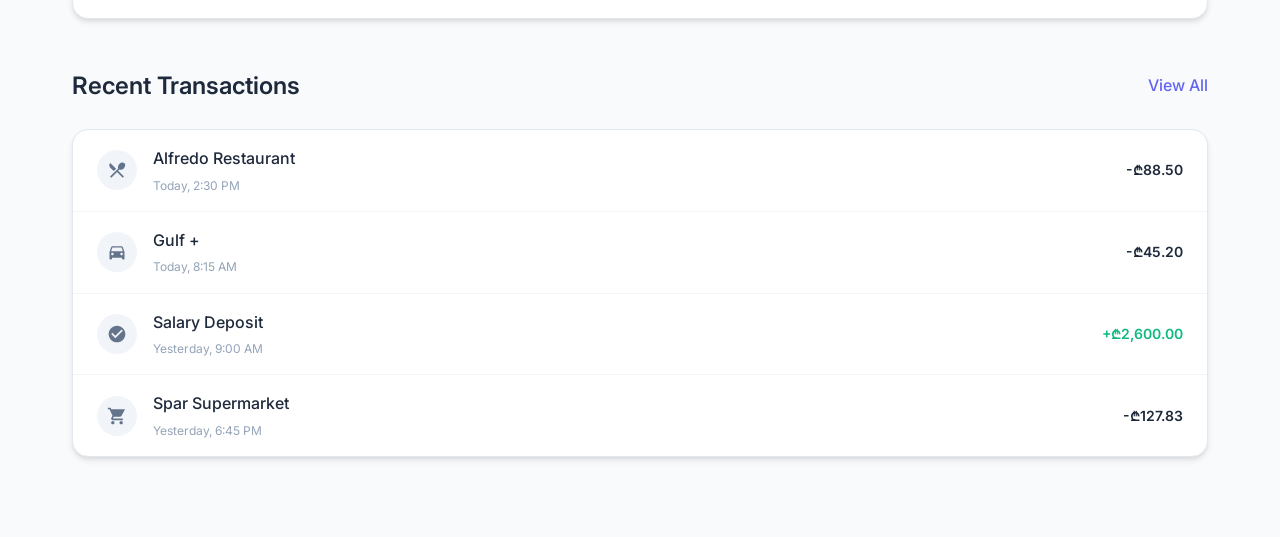
==== commit 651301a6: "change cards" ====
--- a/v2/index.html
+++ b/v2/index.html
@@ -177,7 +177,7 @@
             <div class="stat-info">
               <h3>Savings Goal</h3>
               <p class="stat-value">₾10,000.00</p>
-              <span class="stat-change">68% Complete</span>
+              <span class="stat-change positive">68% Complete</span>
             </div>
           </div>
         </div>
@@ -193,7 +193,7 @@
         <div class="accounts-grid">
           <div class="account-card primary">
             <div class="card-header">
-              <h3>Primary Checking</h3>
+              <h3>Primary Card</h3>
               <div class="card-menu">⋯</div>
             </div>
             <div class="card-number">**** **** **** 4829</div>
@@ -207,19 +207,19 @@
             </div>
           </div>
 
-          <div class="account-card savings">
+          <div class="account-card primary">
             <div class="card-header">
-              <h3>High Yield Savings</h3>
+              <h3>Travel Card</h3>
               <div class="card-menu">⋯</div>
             </div>
             <div class="card-number">**** **** **** 7362</div>
             <div class="card-balance">
-              <span class="balance-label">Current Balance</span>
-              <span class="balance-amount">₾8,230.45</span>
+              <span class="balance-label">Available Balance</span>
+              <span class="balance-amount">€3,420.75</span>
             </div>
             <div class="card-footer">
-              <span class="card-type">2.5% APY</span>
-              <span class="card-status">Earning</span>
+              <span class="card-type">Visa Debit</span>
+              <span class="card-status">Active</span>
             </div>
           </div>
 
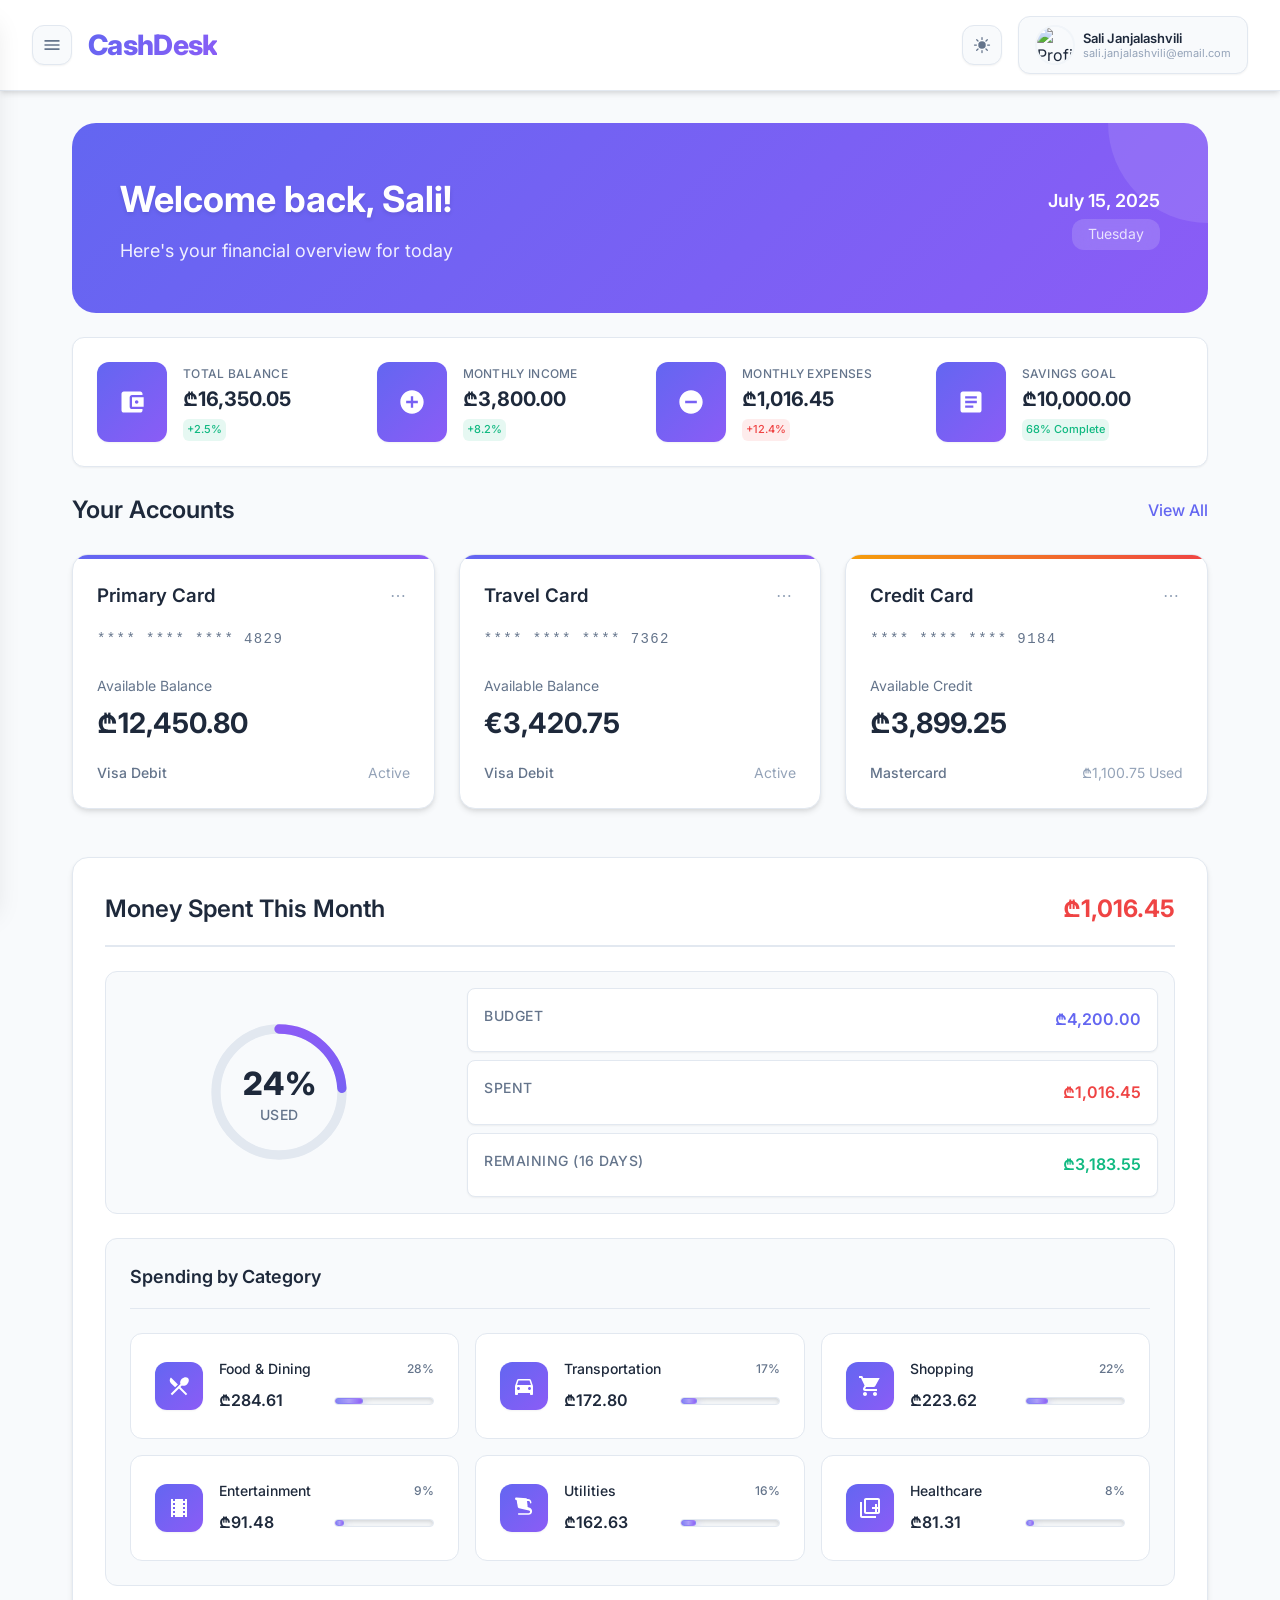
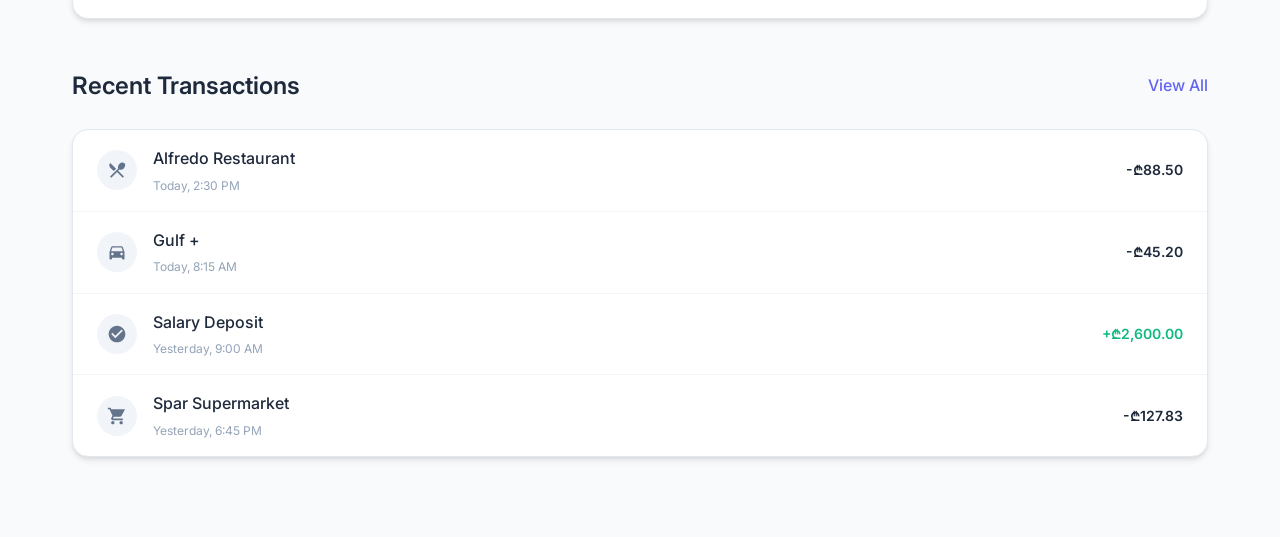
==== commit 0e765ea2: "update calculations" ====
--- a/v2/index.html
+++ b/v2/index.html
@@ -135,7 +135,7 @@
             </div>
             <div class="stat-info">
               <h3>Total Balance</h3>
-              <p class="stat-value">₾24,580.50</p>
+              <p class="stat-value">₾16,350.05</p>
               <span class="stat-change positive">+2.5%</span>
             </div>
           </div>
@@ -302,12 +302,12 @@
               <div class="category-info">
                 <div class="category-header">
                   <span class="category-name">Food & Dining</span>
-                  <span class="category-percentage">30%</span>
-                </div>
-                <div class="category-footer">
-                  <span class="category-amount">₾847.50</span>
-                  <div class="category-bar">
-                    <div class="category-progress" style="width: 30%"></div>
+                  <span class="category-percentage">28%</span>
+                </div>
+                <div class="category-footer">
+                  <span class="category-amount">₾284.61</span>
+                  <div class="category-bar">
+                    <div class="category-progress" style="width: 28%"></div>
                   </div>
                 </div>
               </div>
@@ -323,12 +323,12 @@
               <div class="category-info">
                 <div class="category-header">
                   <span class="category-name">Transportation</span>
-                  <span class="category-percentage">18%</span>
-                </div>
-                <div class="category-footer">
-                  <span class="category-amount">₾523.20</span>
-                  <div class="category-bar">
-                    <div class="category-progress" style="width: 18%"></div>
+                  <span class="category-percentage">17%</span>
+                </div>
+                <div class="category-footer">
+                  <span class="category-amount">₾172.80</span>
+                  <div class="category-bar">
+                    <div class="category-progress" style="width: 17%"></div>
                   </div>
                 </div>
               </div>
@@ -344,12 +344,12 @@
               <div class="category-info">
                 <div class="category-header">
                   <span class="category-name">Shopping</span>
-                  <span class="category-percentage">24%</span>
-                </div>
-                <div class="category-footer">
-                  <span class="category-amount">₾692.80</span>
-                  <div class="category-bar">
-                    <div class="category-progress" style="width: 24%"></div>
+                  <span class="category-percentage">22%</span>
+                </div>
+                <div class="category-footer">
+                  <span class="category-amount">₾223.62</span>
+                  <div class="category-bar">
+                    <div class="category-progress" style="width: 22%"></div>
                   </div>
                 </div>
               </div>
@@ -365,12 +365,12 @@
               <div class="category-info">
                 <div class="category-header">
                   <span class="category-name">Entertainment</span>
-                  <span class="category-percentage">10%</span>
-                </div>
-                <div class="category-footer">
-                  <span class="category-amount">₾284.60</span>
-                  <div class="category-bar">
-                    <div class="category-progress" style="width: 10%"></div>
+                  <span class="category-percentage">9%</span>
+                </div>
+                <div class="category-footer">
+                  <span class="category-amount">₾91.48</span>
+                  <div class="category-bar">
+                    <div class="category-progress" style="width: 9%"></div>
                   </div>
                 </div>
               </div>
@@ -386,12 +386,12 @@
               <div class="category-info">
                 <div class="category-header">
                   <span class="category-name">Utilities</span>
-                  <span class="category-percentage">18%</span>
-                </div>
-                <div class="category-footer">
-                  <span class="category-amount">₾499.20</span>
-                  <div class="category-bar">
-                    <div class="category-progress" style="width: 18%"></div>
+                  <span class="category-percentage">16%</span>
+                </div>
+                <div class="category-footer">
+                  <span class="category-amount">₾162.63</span>
+                  <div class="category-bar">
+                    <div class="category-progress" style="width: 16%"></div>
                   </div>
                 </div>
               </div>
@@ -410,7 +410,7 @@
                   <span class="category-percentage">8%</span>
                 </div>
                 <div class="category-footer">
-                  <span class="category-amount">₾234.80</span>
+                  <span class="category-amount">₾81.31</span>
                   <div class="category-bar">
                     <div class="category-progress" style="width: 8%"></div>
                   </div>
